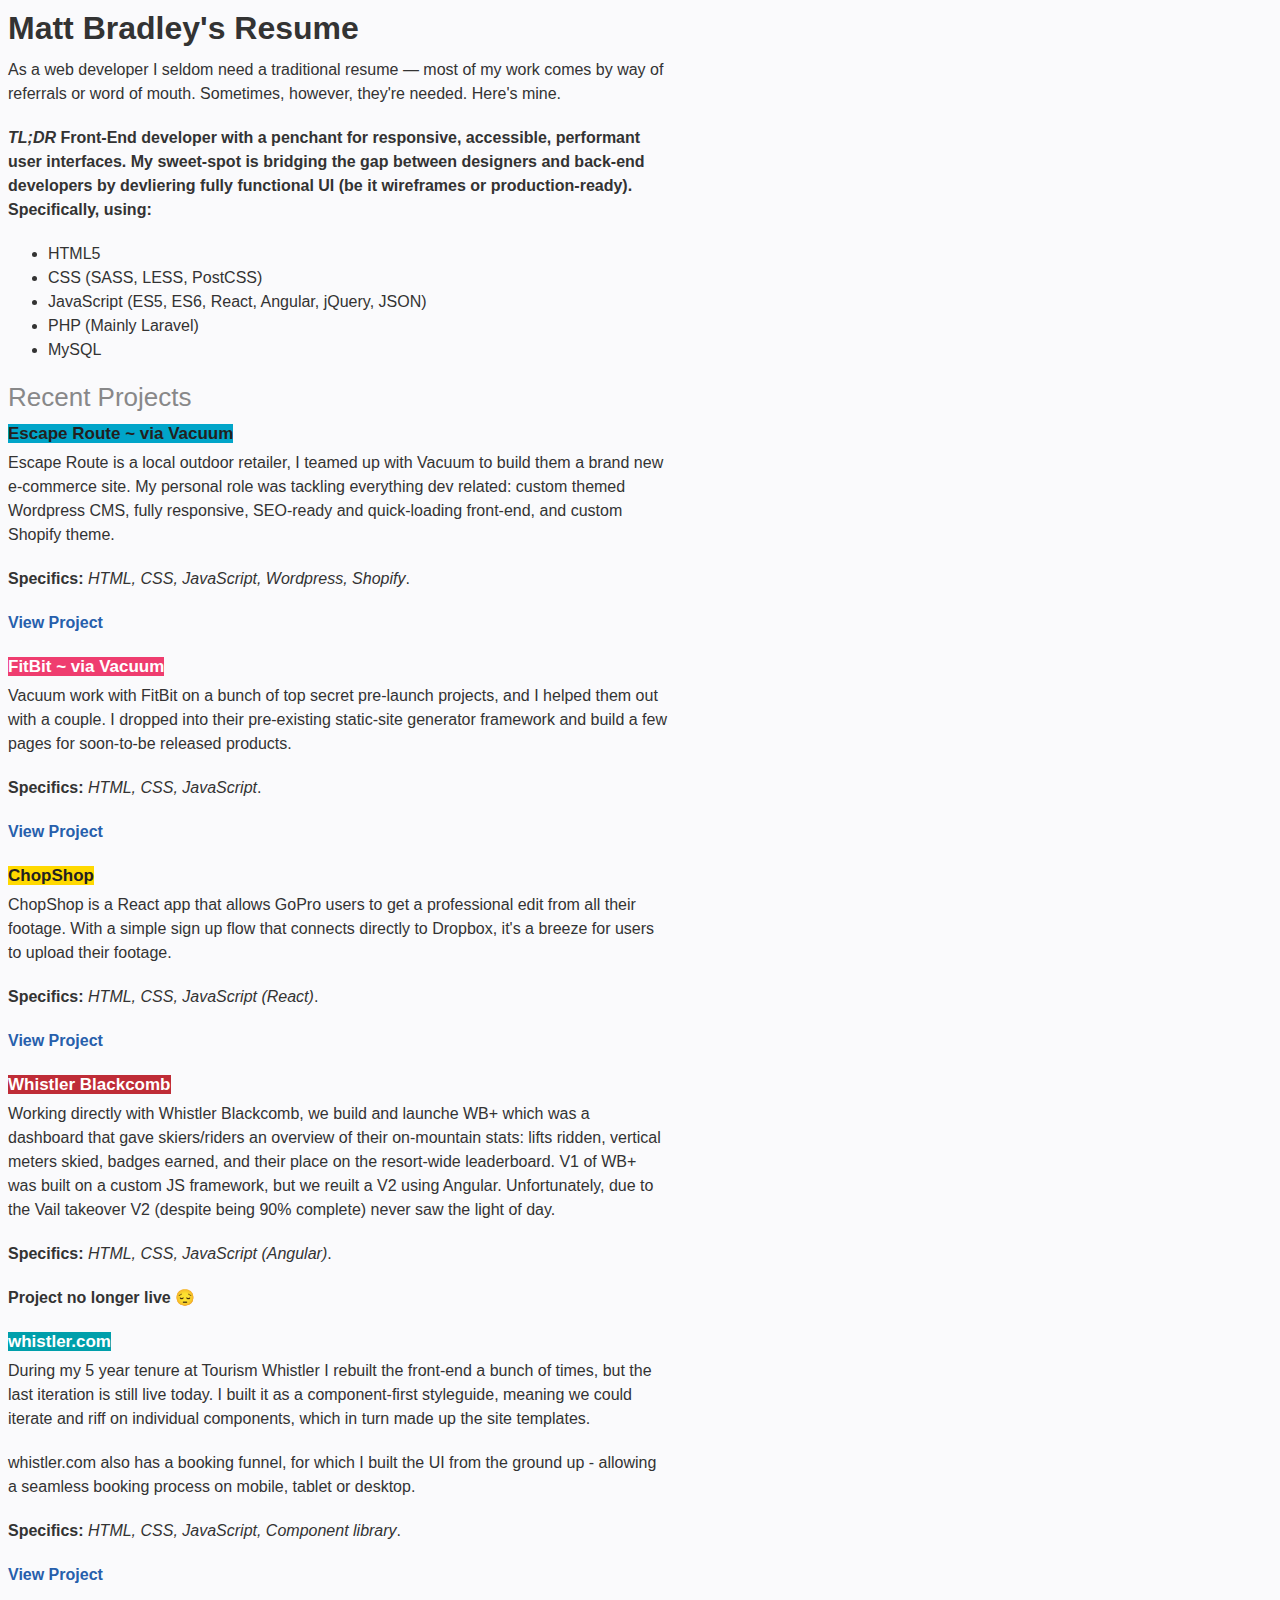
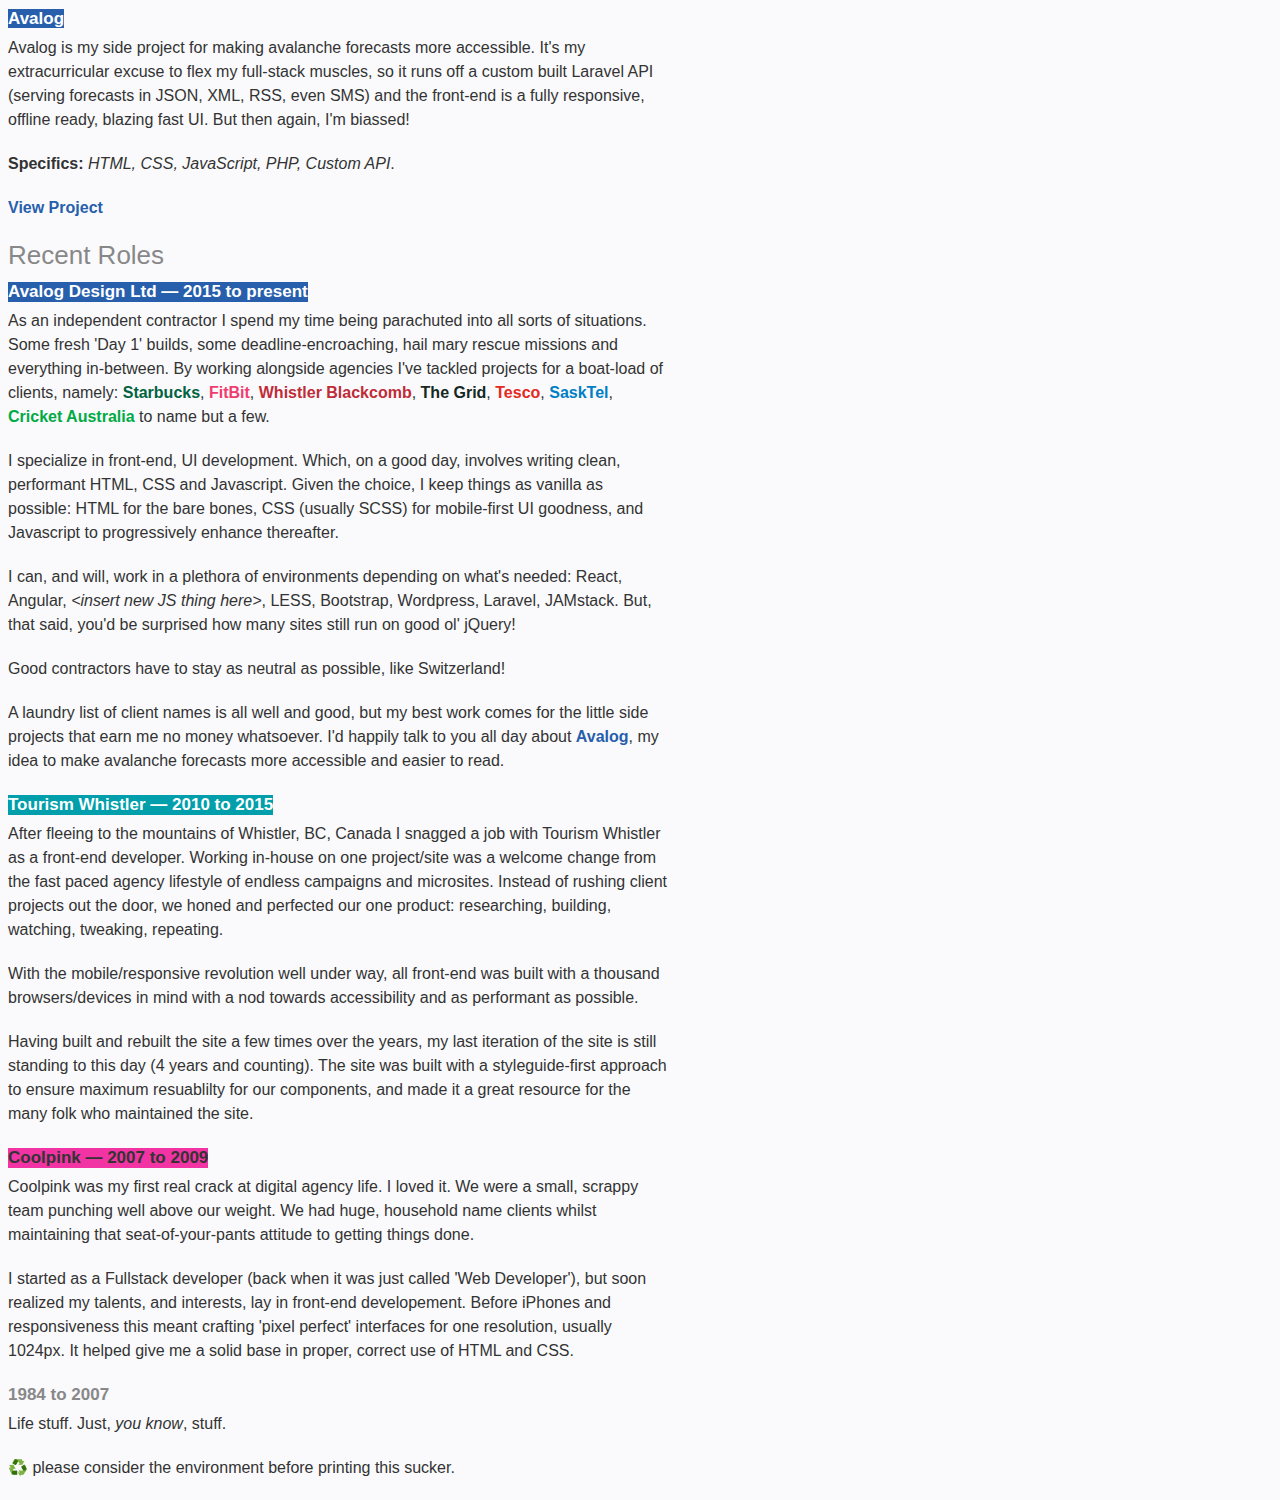
==== resume/index.html @ adf9c811 "type tweak" ====
<!DOCTYPE html>
<html lang="en">
<head>

  <title>Matt Bradley's Resume</title>

  <meta charset="utf-8">
  <link rel="author" href="/humans.txt" />

  <style>*,:after,:before{-webkit-box-sizing:border-box;box-sizing:border-box}html{font-size:62.5%;font-weight:300;text-rendering:optimizeLegibility}body{font-size:16px;font-size:1.6rem;line-height:1.5;-webkit-text-size-adjust:100%;-moz-text-size-adjust:100%;-ms-text-size-adjust:100%;text-size-adjust:100%;color:#333;background-color:#fafafc}body,h1,h2,h3,h4,h5,h6{font-family:-apple-system,BlinkMacSystemFont,Segoe UI,Helvetica,Arial,sans-serif}h1,h2,h3,h4,h5,h6{margin:0;line-height:1.25;font-weight:700}.h1,h1{margin-bottom:.3125em;font-size:32px;font-size:3.2rem;line-height:1.25}.h2,h2{font-weight:500;margin-bottom:.38461539em;font-size:26px;font-size:2.6rem;line-height:1.15384615}.h3,h3{display: inline-block;margin-bottom:.45454546em;font-size:17px;font-size:1.7rem;line-height:1.13636364}h3 a {color: inherit;}p{margin:0 0 2rem;font-weight:300;line-height:1.5;font-size:16px;font-size:1.6rem}a{color:#275fac;font-weight:bold;text-decoration:none;}a:visited,a:hover,a:focus,a:active{text-decoration:underline;}b,strong{font-weight:700}.page{width:100%;max-width:66rem;}.color--pink{background-color:#f133a3;}.color--tw{color: #fff;background-color: #009fab;}.color--avalog{color:#ffffff;background-color:#275fac;}.color--grey{color:#888889;}.color--wb-alt{color: #fff;background-color:#bf2c37;}.color--wb{color:#bf2c37;}.color--starbucks{color:#006341;}.color--tesco{color:#e52922;}.color--sasktel{color:#007fc4;}.color--ca{color:#00aa44;}.color--fitbit-alt{background-color:#ef3d6f;color: #fff;}.color--fitbit{color:#ef3d6f;}.color--grid{color:#152823;}@page { size: auto;  margin: 5mm; }.color--chopshop{background-color: #ffd900;color: #231F20;}.color--escape{color: #231F20; background-color: #01a5c9;}.element--inline{display:inline-block;}</style>

  <meta http-equiv="X-UA-Compatible" content="IE=edge" />
  <meta name="viewport" content="width=device-width, initial-scale=1.0" />
  <meta name="apple-mobile-web-app-capable" content="yes" />

  <meta name="description" content="Matt Bradley's Resume">
  <link rel="canonical" href="https://mattmade.co.uk/resume"/>

  <!-- Fathom - simple website analytics - https://github.com/usefathom/fathom -->
  <script>
  if( location.hostname === "mattmade.co.uk" ) {
    (function(f, a, t, h, o, m){
    	a[h]=a[h]||function(){
    		(a[h].q=a[h].q||[]).push(arguments)
    	};
    	o=f.createElement('script'),
    	m=f.getElementsByTagName('script')[0];
    	o.async=1; o.src=t; o.id='fathom-script';
    	m.parentNode.insertBefore(o,m)
    })(document, window, '//avalog.usesfathom.com/tracker.js', 'fathom');
    fathom('set', 'siteId', 'GGSFM');
    fathom('trackPageview');
  }
  </script>
  <!-- / Fathom -->

</head>

<body>

<main class="page page--resume">

  <header>
    <h1>Matt Bradley's Resume</h1>
    <p>As a web developer I seldom need a traditional resume &mdash; most of my work comes by way of
      referrals or word of mouth. Sometimes, however, they're needed. Here's mine.</p>

    <p><strong><em>TL;DR</em> Front-End developer with a penchant for responsive, accessible, performant user interfaces.
      My sweet-spot is bridging the gap between designers and back-end developers by devliering fully functional UI (be it wireframes or production-ready).
      Specifically, using:</strong>
      <ul>
        <li>HTML5</li>
        <li>CSS (SASS, LESS, PostCSS)</li>
        <li>JavaScript (ES5, ES6, React, Angular, jQuery, JSON)</li>
        <li>PHP (Mainly Laravel)</li>
        <li>MySQL</li>
      </ul>
    </p>
  </header>

  <article>

    <h2 class="color--grey">Recent Projects</h2>

    <section>
      <h3 class="color--escape">Escape Route ~ via <a href="https:/vacuumsucks.com">Vacuum</a></h3>
      <p>Escape Route is a local outdoor retailer, I teamed up with Vacuum to build them a brand
      new e-commerce site. My personal role was tackling everything dev related: custom themed Wordpress CMS,
    fully responsive, SEO-ready and quick-loading front-end, and custom Shopify theme.</p>
      <p><strong>Specifics:</strong> <em>HTML, CSS, JavaScript, Wordpress, Shopify</em>.</p>
      <p><a href="https://www.escaperoute.ca/">View Project</a></p>
    </section>

    <section>
      <h3 class="color--fitbit-alt">FitBit ~ via <a href="https:/vacuumsucks.com">Vacuum</a></h3>
      <p>Vacuum work with FitBit on a bunch of top secret pre-launch projects, and I helped them out with a couple.
      I dropped into their pre-existing static-site generator framework and build a few pages for soon-to-be released products.</p>

      <p><strong>Specifics:</strong> <em>HTML, CSS, JavaScript</em>.</p>
      <p><a href="https://www.fitbit.com">View Project</a></p>
    </section>

    <section>
      <h3 class="color--chopshop">ChopShop</h3>
      <p>ChopShop is a React app that allows GoPro users to get a professional edit from all their footage. With a simple
      sign up flow that connects directly to Dropbox, it's a breeze for users to upload their footage.</p>
      <p><strong>Specifics:</strong> <em>HTML, CSS, JavaScript (React)</em>.</p>
      <p><a href="https://chopshop.co">View Project</a></p>
    </section>

    <section>
      <h3 class="color--wb-alt">Whistler Blackcomb</h3>
      <p>Working directly with Whistler Blackcomb, we build and launche WB+ which was a dashboard that
      gave skiers/riders an overview of their on-mountain stats: lifts ridden, vertical meters skied, badges earned,
    and their place on the resort-wide leaderboard. V1 of WB+ was built on a custom JS framework, but we reuilt a V2 using
  Angular. Unfortunately, due to the Vail takeover V2 (despite being 90% complete) never saw the light of day.</p>

      <p><strong>Specifics:</strong> <em>HTML, CSS, JavaScript (Angular)</em>.</p>
      <p><strong>Project no longer live 😔</strong></p>
    </section>

    <section>
      <h3 class="color--tw">whistler.com</h3>
      <p>During my 5 year tenure at Tourism Whistler I rebuilt the front-end a bunch of times, but the last iteration
      is still live today. I built it as a component-first styleguide, meaning we could iterate and riff on individual
    components, which in turn made up the site templates.</p>
      <p>whistler.com also has a booking funnel, for which I built the UI from the ground up - allowing a seamless booking process on mobile, tablet or desktop.</p>
      <p><strong>Specifics:</strong> <em>HTML, CSS, JavaScript, Component library</em>.</p>
      <p><a href="https://www.whistler.com/styleguide">View Project</a></p>
    </section>

    <section>
      <h3 class="color--avalog">Avalog</h3>
      <p>Avalog is my side project for making avalanche forecasts more accessible. It's my extracurricular excuse to flex
        my full-stack muscles, so it runs off a custom built Laravel API (serving forecasts in JSON, XML, RSS, even SMS) and
        the front-end is a fully responsive, offline ready, blazing fast UI. But then again, I'm biassed!
      </p>
      <p><strong>Specifics:</strong> <em>HTML, CSS, JavaScript, PHP, Custom API</em>.</p>

      <p><a href="https://avalog.co">View Project</a></p>
    </section>

    <section>
      <h2 class="color--grey">Recent Roles</h2>
      <h3 class="color--avalog">Avalog Design Ltd &mdash; 2015 to present</h3>
      <p>As an independent contractor I spend my time being parachuted into all sorts
      of situations. Some fresh 'Day 1' builds, some deadline-encroaching, hail mary rescue missions
    and everything in-between. By working alongside agencies I've tackled projects for a
  boat-load of clients, namely: <b class="color--starbucks">Starbucks</b>, <b class="color--fitbit">FitBit</b>, <b class="color--wb">Whistler Blackcomb</b>,
<b class="color--grid">The Grid</b>, <b class="color--tesco">Tesco</b>, <b class="color--sasktel">SaskTel</b>, <b class="color--ca">Cricket Australia</b>
to name but a few.</p>

    <p>I specialize in front-end, UI development. Which, on a good day, involves writing clean, performant HTML, CSS and Javascript.
    Given the choice, I keep things as vanilla as possible: HTML for the bare bones, CSS (usually SCSS) for mobile-first UI goodness,
    and Javascript to progressively enhance thereafter.</p>

    <p>I can, and will, work in a plethora of environments depending on what's needed: React, Angular, <em>&lt;insert new JS thing here&gt;</em>, LESS, Bootstrap, Wordpress, Laravel, JAMstack.
    But, that said, you'd be surprised how many sites still run on good ol' jQuery!</p>

    <p>Good contractors have to stay as neutral as possible, like Switzerland!</p>

    <p>A laundry list of client names is all well and good, but my best work comes for the little side projects
    that earn me no money whatsoever. I'd happily talk to you all day about <a href="https://avalog.co">Avalog</a>, my idea to make avalanche
  forecasts more accessible and easier to read.</p>

    </section>

    <section>
      <h3 class="color--tw">Tourism Whistler &mdash; 2010 to 2015</h3>
      <p>After fleeing to the mountains of Whistler, BC, Canada I snagged a job
      with Tourism Whistler as a front-end developer. Working in-house on one
    project/site was a welcome change from the fast paced agency lifestyle of endless campaigns and microsites.
    Instead of rushing client projects out the door, we honed and perfected our one product:
  researching, building, watching, tweaking, repeating.</p>

      <p>With the mobile/responsive revolution well under way, all front-end was built with
      a thousand browsers/devices in mind with a nod towards accessibility and as performant
      as possible.</p>

      <p>Having built and rebuilt the site a few times over the years, my last iteration of the site is still
        standing to this day (4 years and counting). The site was built with a
      styleguide-first approach to ensure maximum resuablilty for our components, and made it a great resource for
      the many folk who maintained the site.</p>
    </section>

    <section>
      <h3 class="color--pink">Coolpink &mdash; 2007 to 2009</h3>
      <p>Coolpink was my first real crack at digital agency life. I loved it. We were a small,
      scrappy team punching well above our weight. We had huge, household name clients
      whilst maintaining that seat-of-your-pants attitude to getting things done.</p>

      <p>I started as a Fullstack developer (back when it was just called 'Web Developer'),
      but soon realized my talents, and interests, lay in front-end developement. Before iPhones and
    responsiveness this meant crafting 'pixel perfect' interfaces for one resolution, usually 1024px.
    It helped give me a solid base in proper, correct use of HTML and CSS.</p>
    </section>

    <section>
      <h3 class="color--grey">1984 to 2007</h3>
      <p>Life stuff. Just, <em>you know</em>, stuff.</p>
    </section>

  </article>

</main>

<footer>
  <p>♻️ please consider the environment before printing this sucker.</p>
</footer>

</body>
</html>
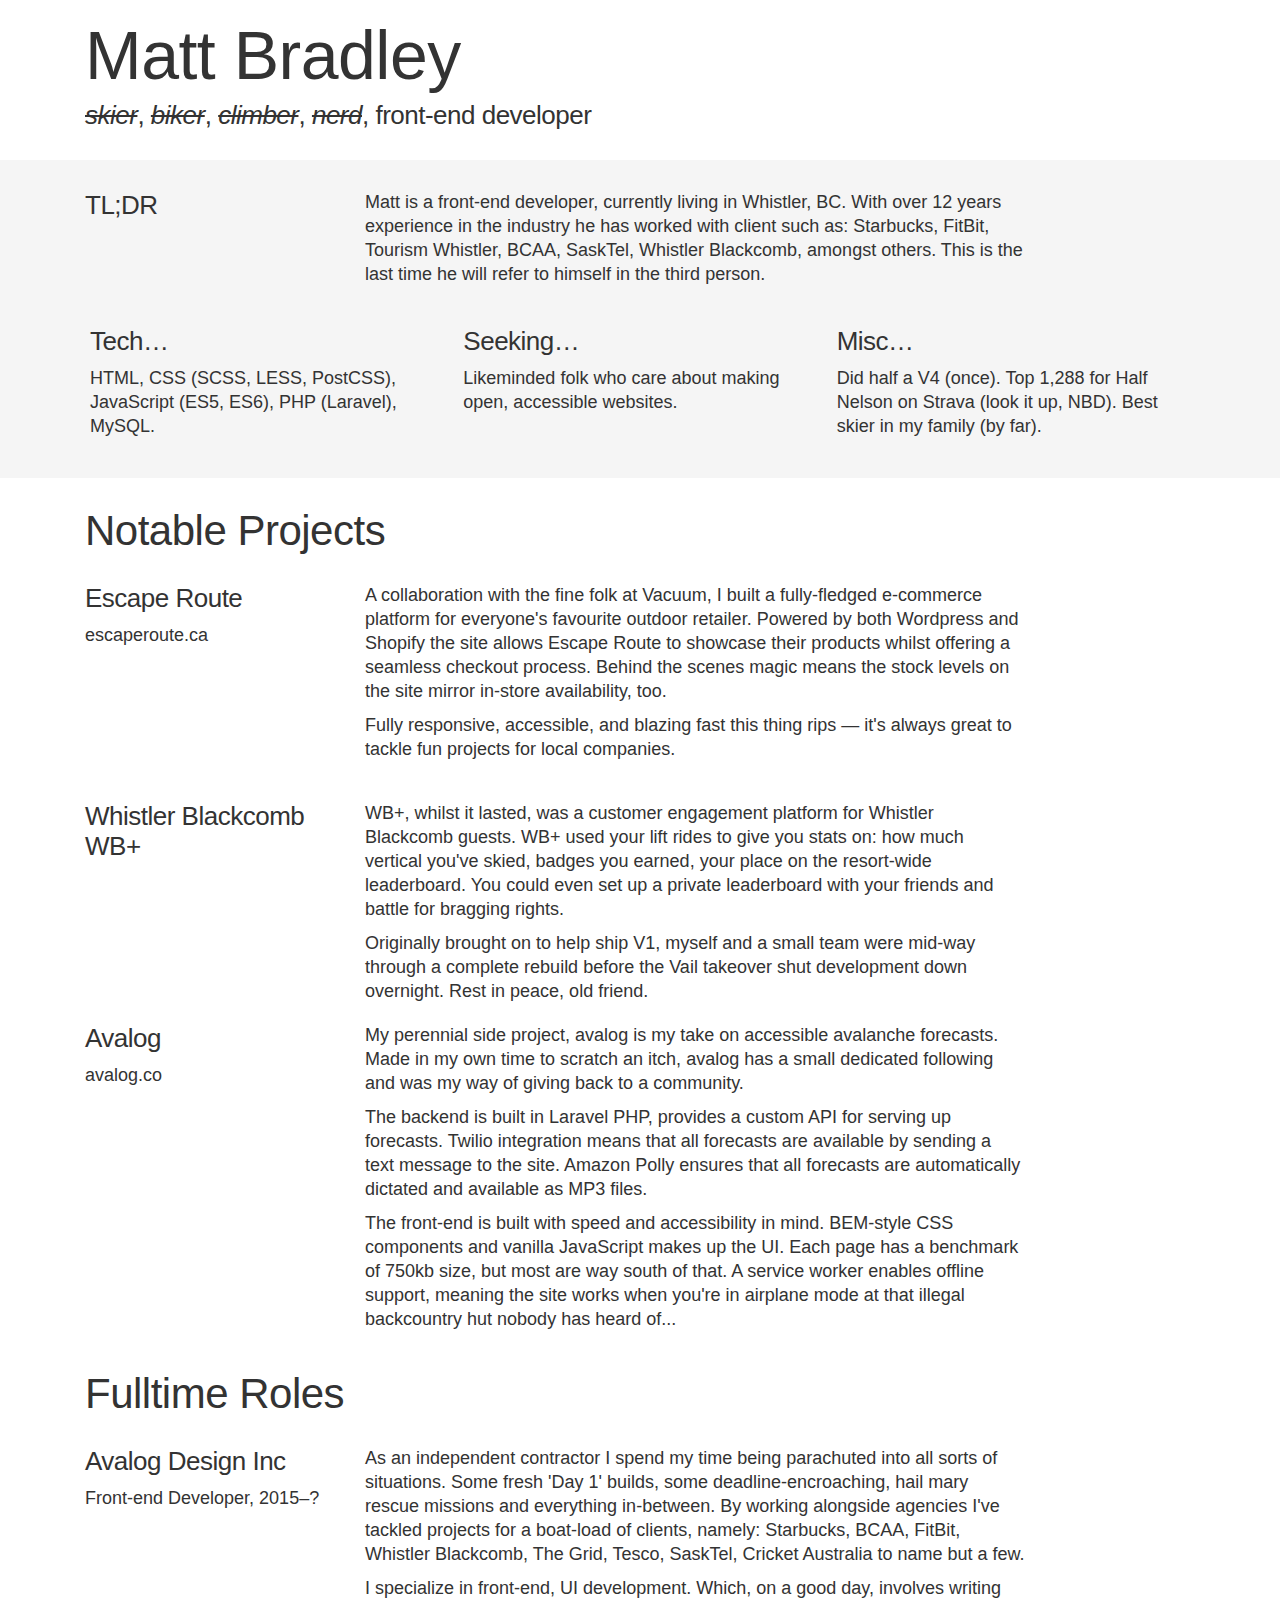
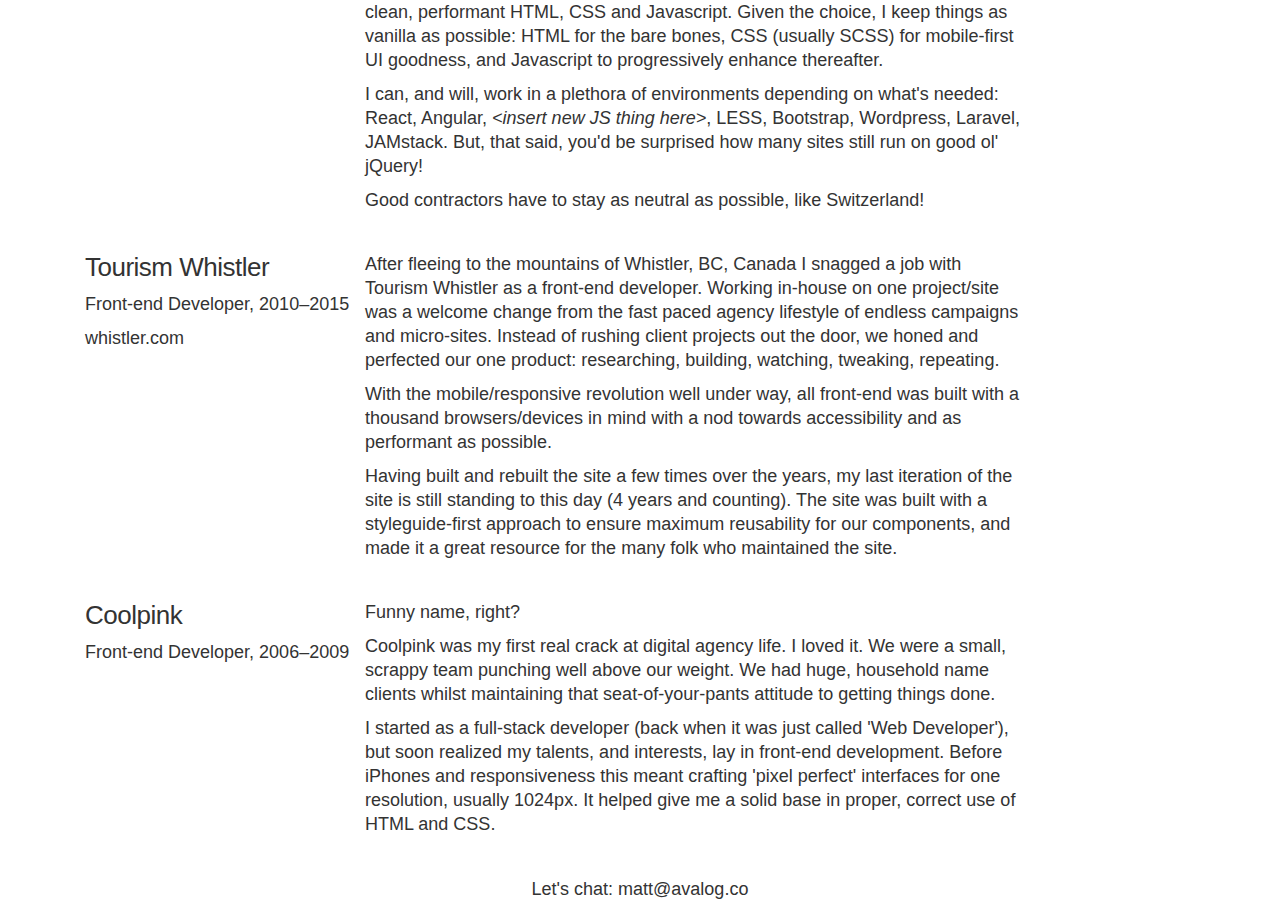
==== commit 89a344a8: "re-enable fathom" ====
--- a/resume/index.html
+++ b/resume/index.html
@@ -7,14 +7,14 @@
   <meta charset="utf-8">
   <link rel="author" href="/humans.txt" />
 
-  <style>*,:after,:before{-webkit-box-sizing:border-box;box-sizing:border-box}html{font-size:62.5%;font-weight:300;text-rendering:optimizeLegibility}body{font-size:16px;font-size:1.6rem;line-height:1.5;-webkit-text-size-adjust:100%;-moz-text-size-adjust:100%;-ms-text-size-adjust:100%;text-size-adjust:100%;color:#333;background-color:#fafafc}body,h1,h2,h3,h4,h5,h6{font-family:-apple-system,BlinkMacSystemFont,Segoe UI,Helvetica,Arial,sans-serif}h1,h2,h3,h4,h5,h6{margin:0;line-height:1.25;font-weight:700}.h1,h1{margin-bottom:.3125em;font-size:32px;font-size:3.2rem;line-height:1.25}.h2,h2{font-weight:500;margin-bottom:.38461539em;font-size:26px;font-size:2.6rem;line-height:1.15384615}.h3,h3{display: inline-block;margin-bottom:.45454546em;font-size:17px;font-size:1.7rem;line-height:1.13636364}h3 a {color: inherit;}p{margin:0 0 2rem;font-weight:300;line-height:1.5;font-size:16px;font-size:1.6rem}a{color:#275fac;font-weight:bold;text-decoration:none;}a:visited,a:hover,a:focus,a:active{text-decoration:underline;}b,strong{font-weight:700}.page{width:100%;max-width:66rem;}.color--pink{background-color:#f133a3;}.color--tw{color: #fff;background-color: #009fab;}.color--avalog{color:#ffffff;background-color:#275fac;}.color--grey{color:#888889;}.color--wb-alt{color: #fff;background-color:#bf2c37;}.color--wb{color:#bf2c37;}.color--starbucks{color:#006341;}.color--tesco{color:#e52922;}.color--sasktel{color:#007fc4;}.color--ca{color:#00aa44;}.color--fitbit-alt{background-color:#ef3d6f;color: #fff;}.color--fitbit{color:#ef3d6f;}.color--grid{color:#152823;}@page { size: auto;  margin: 5mm; }.color--chopshop{background-color: #ffd900;color: #231F20;}.color--escape{color: #231F20; background-color: #01a5c9;}.element--inline{display:inline-block;}</style>
+  <style>*,:after,:before,html{-webkit-box-sizing:border-box;box-sizing:border-box}html{height:100%}body{min-height:100%}a,abbr,acronym,address,applet,article,aside,audio,b,big,blockquote,body,canvas,caption,center,cite,code,dd,del,details,dfn,div,dl,dt,em,embed,fieldset,figcaption,figure,footer,form,h1,h2,h3,h4,h5,h6,header,hgroup,html,i,iframe,img,ins,kbd,label,legend,li,mark,menu,nav,object,ol,output,p,pre,q,ruby,s,samp,section,small,span,strike,strong,sub,summary,sup,table,tbody,td,tfoot,th,thead,time,tr,tt,u,ul,var,video{margin:0;padding:0;border:0;font-size:100%;font-size:inherit;color:inherit;vertical-align:baseline}article,aside,details,figcaption,figure,footer,header,hgroup,menu,nav,section{display:block}ol,ul{list-style:none}blockquote,q{quotes:none}blockquote:after,blockquote:before,q:after,q:before{content:"";content:none}table{border-collapse:collapse;border-spacing:0}a{text-decoration:none}.mb-0{margin-bottom:0!important}.forecast__ratings,.label--block,.mb-1{margin-bottom:1rem!important}.form__field,.mb-2{margin-bottom:2rem!important}.mb-3{margin-bottom:3rem!important}.mb-4{margin-bottom:4rem!important}.mb-10{margin-bottom:10rem!important}.mr-auto{margin-right:auto!important}.mr-0{margin-right:0!important}.btn__icon,.mr-1{margin-right:1rem!important}.mr-2{margin-right:2rem!important}.ml-1{margin-left:1rem!important}.ml-auto{margin-left:auto!important}.mt-1{margin-top:1rem!important}.mt-3{margin-top:3rem!important}.mt-auto{margin-top:auto!important}.p-1{padding:1rem!important}.p-2{padding:2rem!important}.pt-1{padding-top:1rem!important}.pt-3{padding-top:3rem!important}.pb-1{padding-bottom:1rem!important}.pb-3{padding-bottom:3rem!important}.pt-5{padding-top:5rem!important;padding-bottom:5rem!important}.pl-0{padding-left:0!important}.pl-1{padding-left:1rem!important}.pr-0{padding-right:0!important}.text--14{font-size:14px!important;font-size:1.4rem!important}.text--16{font-size:16px!important;font-size:1.6rem!important}.text--18{font-size:18px!important;font-size:1.8rem!important}.text--uppercase{text-transform:uppercase}.forecast__highlights,.text--italic{font-style:italic}.text--white{color:var(--color-white)}.text--blue{color:#275fac}.text--error{color:var(--color-black);position:relative;display:inline;font-size:18px;font-size:1.8rem;background:-webkit-gradient(linear,left bottom,left top,color-stop(35%,var(--color-red-error)),color-stop(35%,transparent));background:linear-gradient(0deg,var(--color-red-error) 35%,transparent 0)}.text--underline{border-bottom:1px solid currentColor}.text--left{text-align:left}.text--center,.trend__day__label{text-align:center}.text--right{text-align:right}.text--30{font-size:30px!important;font-size:3rem!important}.font--interface-extra-bold{font-family:var(--font-extra-bold)!important}.font--interface-bold{font-family:var(--font-bold)!important}.font--interface{font-family:var(--font-default)!important}.element--hide{display:none!important}.element--block,.label--block{display:block}.only--small{display:inherit!important}@media only screen and (min-width:64em){.only--small{display:none!important}}.only--medium{display:none!important}@media only screen and (min-width:64em){.only--medium{display:inherit!important}}.p--capped{width:60rem;max-width:100%}.element--full{width:100%}[hidden]{display:none!important}.archive__calendar,.archive__calendar tbody,.btn,.btn__icon,.calendar__day,.calendar__header,.calendar__label,.calendar__row,.card__content,.card__top,.flex,.forecast__rating,.forecast__rating__title,.forecast__ratings,.hero,.notice,.site__header,.site__link{display:-webkit-box;display:-ms-flexbox;display:flex;max-width:100%}.f--row,.site__header{-webkit-box-orient:horizontal;-webkit-box-direction:normal;-ms-flex-flow:row wrap;flex-flow:row wrap}.f--column{-webkit-box-orient:vertical;-webkit-box-direction:normal;-ms-flex-flow:column wrap;flex-flow:column wrap}.a--center,.btn,.card__top,.forecast__rating__title,.notice,.site__header{-webkit-box-align:center!important;-ms-flex-align:center!important;align-items:center!important}.a--start{-webkit-box-align:start!important;-ms-flex-align:start!important;align-items:flex-start!important}.a--end{-webkit-box-align:end;-ms-flex-align:end;align-items:flex-end}.self--end{-ms-flex-item-align:end;align-self:flex-end}.j--start{-webkit-box-pack:start!important;-ms-flex-pack:start!important;justify-content:flex-start!important}.j--center{-webkit-box-pack:center!important;-ms-flex-pack:center!important;justify-content:center!important}.j--end{-webkit-box-pack:end!important;-ms-flex-pack:end!important;justify-content:flex-end!important}.card__top,.forecast__ratings,.j--between,.region__intro,.site__header{-webkit-box-pack:justify!important;-ms-flex-pack:justify!important;justify-content:space-between!important}.j--around{-ms-flex-pack:distribute!important;justify-content:space-around!important}.f--right{margin-left:auto!important}.f--flow{-webkit-box-orient:horizontal!important;-webkit-box-direction:normal!important;-ms-flex-flow:row wrap!important;flex-flow:row wrap!important}.svg__border{fill:var(--color-black)!important}.svg__padding{fill:var(--color-white)!important}.svg__icon{fill:var(--color-black)!important}.svg__fill{fill:#c5d0de!important;-webkit-transition:all .3s ease-in-out;transition:all .3s ease-in-out}.svg__bg{fill:#b7e2e8!important}.svg__base{fill:#108dc6!important}.svg__snow{fill:var(--color-white)!important}.svg__sun{fill:#f5eb16!important}.svg__water{fill:#2b60ac!important}.fill--1{fill:#00c021!important}.fill--2{fill:#fff500!important}.fill--3{fill:#ff9c00!important}.fill--4{fill:#ff4e00!important}.fill--5{fill:#000!important}.fill--6{fill:#c5d0de!important}.fill--black{fill:var(--color-black)}.fill--white{fill:var(--color-white)}.fill--blue,.fill--blue-primary{fill:#275fac}.fill--blue-secondary{fill:#01bade}.fill--blue-tertiary{fill:#e2f7ff}.fill--error-red{fill:#e4b2ad}.fill--error-red-2{fill:#f8ebea}.fill--success-green{fill:#d4edda}.fill--success-green-2{fill:#155724}.fill--logo-1{fill:#01bade}.fill--logo-2{fill:#0c8cc6}.fill--logo-3{fill:#275fac}[data-alpine-rating] .icon__elevation--alpine{fill:attr(data-alpine-rating)}[data-rating="1"] .svg__fill{fill:#00c021!important}[data-rating="2"] .svg__fill{fill:#fff500!important}[data-rating="3"] .svg__fill{fill:#ff9c00!important}[data-rating="4"] .svg__fill{fill:#ff4e00!important}[data-rating="5"] .svg__fill{fill:#000!important}[data-rating="6"] .svg__fill{fill:#c5d0de!important}.text--1,.text--low{color:#00c021}.text--2,.text--moderate{color:#fff500}.text--3,.text--considerable{color:#ff9c00}.text--4,.text--high{color:#ff4e00}.text--5,.text--extreme{color:#000}.text--6,.text--below-threshold{color:#00c021}.bg--1,.bg--1:before,.bg--low{background-color:#00c021!important}.bg--2,.bg--2:before,.bg--moderate{background-color:#fff500!important}.bg--3,.bg--3:before,.bg--considerable{background-color:#ff9c00!important}.bg--4,.bg--4:before,.bg--high{background-color:#ff4e00!important}.bg--5,.bg--5:before,.bg--extreme{background-color:#000!important}.bg--6,.bg--6:before,.bg--below-threshold{background-color:#c5d0de!important}.bg--white{background-color:var(--color-white)}.bg--blue-light{background-color:#f6f8fb}.bg--blue-alt{background-color:#f1f5fd}.bg--grey{background-color:var(--color-grey)}.bg--likelihood{background-color:var(--color-progress-likelihood)}.bg--size{background-color:var(--color-progress-size)}.page--js .hide--js{display:none}@font-face{font-family:Interface Extra Bold;src:url("/cdn/fonts/5a21c58a3b1a450001b803e2_interface_corp_extrabold-webfont.woff2") format("woff2"),url("/cdn/fonts/5a21c58a3b1a450001b803e2_interface_corp_extrabold-webfont.woff") format("woff");font-weight:400;font-style:normal}@font-face{font-family:Interface Regular;src:url("/cdn/fonts/5a21c58a94230d0001d1049e_interface_corp_regular-webfont.woff2") format("woff2"),url("/cdn/fonts/5a21c58a94230d0001d1049e_interface_corp_regular-webfont.woff") format("woff");font-weight:400;font-style:normal}@font-face{font-family:Interface Bold;src:url("/cdn/fonts/5a21c5893b1a450001b803e1_interface_corp_bold-webfont.woff2") format("woff2"),url("/cdn/fonts/5a21c5893b1a450001b803e1_interface_corp_bold-webfont.woff") format("woff");font-weight:400;font-style:normal}:root{--color-body-copy:#333;--color-background:#fff;--color-border:#eaedf2;--color-button-border:#d9d9d9;--color-black:#2d2d2d;--color-white:#fff;--color-grey:#f5f5f5;--color-yellow-highlight:#fffdd1;--color-focus-gold:#e59700;--color-blue:#275fac;--color-red-error:#e4b2ad;--color-red-error-alt:#f8ebea;--color-green-success:#1bb934;--color-progress-bg:#f3f5f9;--color-progress-likelihood:#0c8cc6;--color-progress-size:#01bade;--border-radius:.4rem;--font-system:-apple-system,BlinkMacSystemFont,"Segoe UI",Helvetica,Arial,sans-serif,"Apple Color Emoji","Segoe UI Emoji","Segoe UI Symbol";--font-default:"Interface Regular",-apple-system,BlinkMacSystemFont,"Segoe UI",Helvetica,Arial,sans-serif,"Apple Color Emoji","Segoe UI Emoji","Segoe UI Symbol";--font-bold:"Interface Bold",-apple-system,BlinkMacSystemFont,"Segoe UI",Helvetica,Arial,sans-serif,"Apple Color Emoji","Segoe UI Emoji","Segoe UI Symbol";--font-extra-bold:"Interface Extra Bold",-apple-system,BlinkMacSystemFont,"Segoe UI",Helvetica,Arial,sans-serif,"Apple Color Emoji","Segoe UI Emoji","Segoe UI Symbol"}html{font-size:62.5%;font-weight:300;text-rendering:optimizeLegibility}body{font-family:var(--font-default);font-size:18px;font-size:1.8rem;line-height:1.5;-webkit-text-size-adjust:100%;-moz-text-size-adjust:100%;-ms-text-size-adjust:100%;text-size-adjust:100%;color:var(--color-body-copy);background-color:var(--color-background)}img{display:block;max-width:100%}.page{padding-top:2rem}@media only screen and (min-width:64em){.page{padding-top:2rem}}.site__main{padding-bottom:8rem}@media only screen and (min-width:64em){.site__main{padding-bottom:0}}::selection{background:var(--color-yellow-highlight)}::-moz-selection{background:var(--color-yellow-highlight)}figure{margin-bottom:2rem}figure img{border-radius:.8rem;height:auto!important}figcaption{margin-top:1rem;font-size:14px;font-size:1.4rem}a:focus,button:focus,input:focus,select:focus,textarea:focus{outline:2px dashed var(--color-focus-gold);outline-offset:-.4rem}hr{display:block;width:100%;height:.2rem;border:0;background-color:var(--color-border);margin:2rem 0}.h1,.h2,.h3,.h4,.h5,.h6,h1,h2,h3,h4,h5,h6{font-family:var(--font-extra-bold);font-weight:inherit;font-size:inherit;margin-bottom:1rem}.h1,h1{font-size:42px;font-size:4.2rem;line-height:4.5rem;letter-spacing:-.5px}@media only screen and (min-width:64em){.h1,h1{font-size:68px;font-size:6.8rem;line-height:7rem}}.h2,h2{font-size:26px;font-size:2.6rem;line-height:3rem;letter-spacing:-.5px}@media only screen and (min-width:64em){.h2,h2{font-size:42px;font-size:4.2rem;line-height:4.5rem}}.forecast__rating__subtitle,.h3,h3{font-size:20px;font-size:2rem;line-height:2.4rem;letter-spacing:-.5px}@media only screen and (min-width:64em){.forecast__rating__subtitle,.h3,h3{font-size:26px;font-size:2.6rem;line-height:3rem}}.h4,.h5,.h6,h4,h5,h6{line-height:2rem}.h4,.h5,.h6,h4,h5,h6,p{font-size:18px;font-size:1.8rem}p{width:66rem;max-width:100%;margin-bottom:1rem;line-height:2.4rem}b,strong{font-family:var(--font-bold);font-weight:inherit}.wrapper{width:115rem;max-width:100%}.container,.container-fluid{margin-right:auto;margin-left:auto}.container-fluid{padding-right:2rem;padding-left:2rem}.row{-webkit-box-sizing:border-box;box-sizing:border-box;display:-webkit-box;display:-ms-flexbox;display:flex;-webkit-box-flex:0;-ms-flex:0 1 auto;flex:0 1 auto;-webkit-box-direction:normal;-ms-flex-direction:row;flex-direction:row;-ms-flex-wrap:wrap;flex-wrap:wrap;margin-right:-.5rem;margin-left:-.5rem}.row,.row.reverse{-webkit-box-orient:horizontal}.row.reverse{-ms-flex-direction:row-reverse;flex-direction:row-reverse}.col.reverse,.row.reverse{-webkit-box-direction:reverse}.col.reverse{-webkit-box-orient:vertical;-ms-flex-direction:column-reverse;flex-direction:column-reverse}.col-xs,.col-xs-1,.col-xs-2,.col-xs-3,.col-xs-4,.col-xs-5,.col-xs-6,.col-xs-7,.col-xs-8,.col-xs-9,.col-xs-10,.col-xs-11,.col-xs-12,.col-xs-offset-0,.col-xs-offset-1,.col-xs-offset-2,.col-xs-offset-3,.col-xs-offset-4,.col-xs-offset-5,.col-xs-offset-6,.col-xs-offset-7,.col-xs-offset-8,.col-xs-offset-9,.col-xs-offset-10,.col-xs-offset-11,.col-xs-offset-12{-webkit-box-sizing:border-box;box-sizing:border-box;-webkit-box-flex:0;-ms-flex:0 0 auto;flex:0 0 auto;padding-right:.5rem;padding-left:.5rem}.col-xs{-webkit-box-flex:1;-ms-flex-positive:1;flex-grow:1;-ms-flex-preferred-size:0;flex-basis:0;max-width:100%}.col-xs-1{-ms-flex-preferred-size:8.33333333%;flex-basis:8.33333333%;max-width:8.33333333%}.col-xs-2{-ms-flex-preferred-size:16.66666667%;flex-basis:16.66666667%;max-width:16.66666667%}.col-xs-3{-ms-flex-preferred-size:25%;flex-basis:25%;max-width:25%}.col-xs-4{-ms-flex-preferred-size:33.33333333%;flex-basis:33.33333333%;max-width:33.33333333%}.col-xs-5{-ms-flex-preferred-size:41.66666667%;flex-basis:41.66666667%;max-width:41.66666667%}.col-xs-6{-ms-flex-preferred-size:50%;flex-basis:50%;max-width:50%}.col-xs-7{-ms-flex-preferred-size:58.33333333%;flex-basis:58.33333333%;max-width:58.33333333%}.col-xs-8{-ms-flex-preferred-size:66.66666667%;flex-basis:66.66666667%;max-width:66.66666667%}.col-xs-9{-ms-flex-preferred-size:75%;flex-basis:75%;max-width:75%}.col-xs-10{-ms-flex-preferred-size:83.33333333%;flex-basis:83.33333333%;max-width:83.33333333%}.col-xs-11{-ms-flex-preferred-size:91.66666667%;flex-basis:91.66666667%;max-width:91.66666667%}.col-xs-12{-ms-flex-preferred-size:100%;flex-basis:100%;max-width:100%}.col-xs-offset-0{margin-left:0}.col-xs-offset-1{margin-left:8.33333333%}.col-xs-offset-2{margin-left:16.66666667%}.col-xs-offset-3{margin-left:25%}.col-xs-offset-4{margin-left:33.33333333%}.col-xs-offset-5{margin-left:41.66666667%}.col-xs-offset-6{margin-left:50%}.col-xs-offset-7{margin-left:58.33333333%}.col-xs-offset-8{margin-left:66.66666667%}.col-xs-offset-9{margin-left:75%}.col-xs-offset-10{margin-left:83.33333333%}.col-xs-offset-11{margin-left:91.66666667%}.start-xs{-webkit-box-pack:start;-ms-flex-pack:start;justify-content:flex-start;text-align:start}.center-xs{-webkit-box-pack:center;-ms-flex-pack:center;justify-content:center;text-align:center}.end-xs{-webkit-box-pack:end;-ms-flex-pack:end;justify-content:flex-end;text-align:end}.top-xs{-webkit-box-align:start;-ms-flex-align:start;align-items:flex-start}.middle-xs{-webkit-box-align:center;-ms-flex-align:center;align-items:center}.bottom-xs{-webkit-box-align:end;-ms-flex-align:end;align-items:flex-end}.around-xs{-ms-flex-pack:distribute;justify-content:space-around}.between-xs{-webkit-box-pack:justify;-ms-flex-pack:justify;justify-content:space-between}.first-xs{-webkit-box-ordinal-group:0;-ms-flex-order:-1;order:-1}.last-xs{-webkit-box-ordinal-group:2;-ms-flex-order:1;order:1}@media only screen and (min-width:48em){.container{width:49rem}.col-sm,.col-sm-1,.col-sm-2,.col-sm-3,.col-sm-4,.col-sm-5,.col-sm-6,.col-sm-7,.col-sm-8,.col-sm-9,.col-sm-10,.col-sm-11,.col-sm-12,.col-sm-offset-0,.col-sm-offset-1,.col-sm-offset-2,.col-sm-offset-3,.col-sm-offset-4,.col-sm-offset-5,.col-sm-offset-6,.col-sm-offset-7,.col-sm-offset-8,.col-sm-offset-9,.col-sm-offset-10,.col-sm-offset-11,.col-sm-offset-12{-webkit-box-sizing:border-box;box-sizing:border-box;-webkit-box-flex:0;-ms-flex:0 0 auto;flex:0 0 auto;padding-right:.5rem;padding-left:.5rem}.col-sm{-webkit-box-flex:1;-ms-flex-positive:1;flex-grow:1;-ms-flex-preferred-size:0;flex-basis:0;max-width:100%}.col-sm-1{-ms-flex-preferred-size:8.33333333%;flex-basis:8.33333333%;max-width:8.33333333%}.col-sm-2{-ms-flex-preferred-size:16.66666667%;flex-basis:16.66666667%;max-width:16.66666667%}.col-sm-3{-ms-flex-preferred-size:25%;flex-basis:25%;max-width:25%}.col-sm-4{-ms-flex-preferred-size:33.33333333%;flex-basis:33.33333333%;max-width:33.33333333%}.col-sm-5{-ms-flex-preferred-size:41.66666667%;flex-basis:41.66666667%;max-width:41.66666667%}.col-sm-6{-ms-flex-preferred-size:50%;flex-basis:50%;max-width:50%}.col-sm-7{-ms-flex-preferred-size:58.33333333%;flex-basis:58.33333333%;max-width:58.33333333%}.col-sm-8{-ms-flex-preferred-size:66.66666667%;flex-basis:66.66666667%;max-width:66.66666667%}.col-sm-9{-ms-flex-preferred-size:75%;flex-basis:75%;max-width:75%}.col-sm-10{-ms-flex-preferred-size:83.33333333%;flex-basis:83.33333333%;max-width:83.33333333%}.col-sm-11{-ms-flex-preferred-size:91.66666667%;flex-basis:91.66666667%;max-width:91.66666667%}.col-sm-12{-ms-flex-preferred-size:100%;flex-basis:100%;max-width:100%}.col-sm-offset-0{margin-left:0}.col-sm-offset-1{margin-left:8.33333333%}.col-sm-offset-2{margin-left:16.66666667%}.col-sm-offset-3{margin-left:25%}.col-sm-offset-4{margin-left:33.33333333%}.col-sm-offset-5{margin-left:41.66666667%}.col-sm-offset-6{margin-left:50%}.col-sm-offset-7{margin-left:58.33333333%}.col-sm-offset-8{margin-left:66.66666667%}.col-sm-offset-9{margin-left:75%}.col-sm-offset-10{margin-left:83.33333333%}.col-sm-offset-11{margin-left:91.66666667%}.start-sm{-webkit-box-pack:start;-ms-flex-pack:start;justify-content:flex-start;text-align:start}.center-sm{-webkit-box-pack:center;-ms-flex-pack:center;justify-content:center;text-align:center}.end-sm{-webkit-box-pack:end;-ms-flex-pack:end;justify-content:flex-end;text-align:end}.top-sm{-webkit-box-align:start;-ms-flex-align:start;align-items:flex-start}.middle-sm{-webkit-box-align:center;-ms-flex-align:center;align-items:center}.bottom-sm{-webkit-box-align:end;-ms-flex-align:end;align-items:flex-end}.around-sm{-ms-flex-pack:distribute;justify-content:space-around}.between-sm{-webkit-box-pack:justify;-ms-flex-pack:justify;justify-content:space-between}.first-sm{-webkit-box-ordinal-group:0;-ms-flex-order:-1;order:-1}.last-sm{-webkit-box-ordinal-group:2;-ms-flex-order:1;order:1}}@media only screen and (min-width:64em){.container{width:65rem}.col-md,.col-md-1,.col-md-2,.col-md-3,.col-md-4,.col-md-5,.col-md-6,.col-md-7,.col-md-8,.col-md-9,.col-md-10,.col-md-11,.col-md-12,.col-md-offset-0,.col-md-offset-1,.col-md-offset-2,.col-md-offset-3,.col-md-offset-4,.col-md-offset-5,.col-md-offset-6,.col-md-offset-7,.col-md-offset-8,.col-md-offset-9,.col-md-offset-10,.col-md-offset-11,.col-md-offset-12{-webkit-box-sizing:border-box;box-sizing:border-box;-webkit-box-flex:0;-ms-flex:0 0 auto;flex:0 0 auto;padding-right:.5rem;padding-left:.5rem}.col-md{-webkit-box-flex:1;-ms-flex-positive:1;flex-grow:1;-ms-flex-preferred-size:0;flex-basis:0;max-width:100%}.col-md-1{-ms-flex-preferred-size:8.33333333%;flex-basis:8.33333333%;max-width:8.33333333%}.col-md-2{-ms-flex-preferred-size:16.66666667%;flex-basis:16.66666667%;max-width:16.66666667%}.col-md-3{-ms-flex-preferred-size:25%;flex-basis:25%;max-width:25%}.col-md-4{-ms-flex-preferred-size:33.33333333%;flex-basis:33.33333333%;max-width:33.33333333%}.col-md-5{-ms-flex-preferred-size:41.66666667%;flex-basis:41.66666667%;max-width:41.66666667%}.col-md-6{-ms-flex-preferred-size:50%;flex-basis:50%;max-width:50%}.col-md-7{-ms-flex-preferred-size:58.33333333%;flex-basis:58.33333333%;max-width:58.33333333%}.col-md-8{-ms-flex-preferred-size:66.66666667%;flex-basis:66.66666667%;max-width:66.66666667%}.col-md-9{-ms-flex-preferred-size:75%;flex-basis:75%;max-width:75%}.col-md-10{-ms-flex-preferred-size:83.33333333%;flex-basis:83.33333333%;max-width:83.33333333%}.col-md-11{-ms-flex-preferred-size:91.66666667%;flex-basis:91.66666667%;max-width:91.66666667%}.col-md-12{-ms-flex-preferred-size:100%;flex-basis:100%;max-width:100%}.col-md-offset-0{margin-left:0}.col-md-offset-1{margin-left:8.33333333%}.col-md-offset-2{margin-left:16.66666667%}.col-md-offset-3{margin-left:25%}.col-md-offset-4{margin-left:33.33333333%}.col-md-offset-5{margin-left:41.66666667%}.col-md-offset-6{margin-left:50%}.col-md-offset-7{margin-left:58.33333333%}.col-md-offset-8{margin-left:66.66666667%}.col-md-offset-9{margin-left:75%}.col-md-offset-10{margin-left:83.33333333%}.col-md-offset-11{margin-left:91.66666667%}.start-md{-webkit-box-pack:start;-ms-flex-pack:start;justify-content:flex-start;text-align:start}.center-md{-webkit-box-pack:center;-ms-flex-pack:center;justify-content:center;text-align:center}.end-md{-webkit-box-pack:end;-ms-flex-pack:end;justify-content:flex-end;text-align:end}.top-md{-webkit-box-align:start;-ms-flex-align:start;align-items:flex-start}.middle-md{-webkit-box-align:center;-ms-flex-align:center;align-items:center}.bottom-md{-webkit-box-align:end;-ms-flex-align:end;align-items:flex-end}.around-md{-ms-flex-pack:distribute;justify-content:space-around}.between-md{-webkit-box-pack:justify;-ms-flex-pack:justify;justify-content:space-between}.first-md{-webkit-box-ordinal-group:0;-ms-flex-order:-1;order:-1}.last-md{-webkit-box-ordinal-group:2;-ms-flex-order:1;order:1}}@media only screen and (min-width:75em){.container{width:76rem}.col-lg,.col-lg-1,.col-lg-2,.col-lg-3,.col-lg-4,.col-lg-5,.col-lg-6,.col-lg-7,.col-lg-8,.col-lg-9,.col-lg-10,.col-lg-11,.col-lg-12,.col-lg-offset-0,.col-lg-offset-1,.col-lg-offset-2,.col-lg-offset-3,.col-lg-offset-4,.col-lg-offset-5,.col-lg-offset-6,.col-lg-offset-7,.col-lg-offset-8,.col-lg-offset-9,.col-lg-offset-10,.col-lg-offset-11,.col-lg-offset-12{-webkit-box-sizing:border-box;box-sizing:border-box;-webkit-box-flex:0;-ms-flex:0 0 auto;flex:0 0 auto;padding-right:.5rem;padding-left:.5rem}.col-lg{-webkit-box-flex:1;-ms-flex-positive:1;flex-grow:1;-ms-flex-preferred-size:0;flex-basis:0;max-width:100%}.col-lg-1{-ms-flex-preferred-size:8.33333333%;flex-basis:8.33333333%;max-width:8.33333333%}.col-lg-2{-ms-flex-preferred-size:16.66666667%;flex-basis:16.66666667%;max-width:16.66666667%}.col-lg-3{-ms-flex-preferred-size:25%;flex-basis:25%;max-width:25%}.col-lg-4{-ms-flex-preferred-size:33.33333333%;flex-basis:33.33333333%;max-width:33.33333333%}.col-lg-5{-ms-flex-preferred-size:41.66666667%;flex-basis:41.66666667%;max-width:41.66666667%}.col-lg-6{-ms-flex-preferred-size:50%;flex-basis:50%;max-width:50%}.col-lg-7{-ms-flex-preferred-size:58.33333333%;flex-basis:58.33333333%;max-width:58.33333333%}.col-lg-8{-ms-flex-preferred-size:66.66666667%;flex-basis:66.66666667%;max-width:66.66666667%}.col-lg-9{-ms-flex-preferred-size:75%;flex-basis:75%;max-width:75%}.col-lg-10{-ms-flex-preferred-size:83.33333333%;flex-basis:83.33333333%;max-width:83.33333333%}.col-lg-11{-ms-flex-preferred-size:91.66666667%;flex-basis:91.66666667%;max-width:91.66666667%}.col-lg-12{-ms-flex-preferred-size:100%;flex-basis:100%;max-width:100%}.col-lg-offset-0{margin-left:0}.col-lg-offset-1{margin-left:8.33333333%}.col-lg-offset-2{margin-left:16.66666667%}.col-lg-offset-3{margin-left:25%}.col-lg-offset-4{margin-left:33.33333333%}.col-lg-offset-5{margin-left:41.66666667%}.col-lg-offset-6{margin-left:50%}.col-lg-offset-7{margin-left:58.33333333%}.col-lg-offset-8{margin-left:66.66666667%}.col-lg-offset-9{margin-left:75%}.col-lg-offset-10{margin-left:83.33333333%}.col-lg-offset-11{margin-left:91.66666667%}.start-lg{-webkit-box-pack:start;-ms-flex-pack:start;justify-content:flex-start;text-align:start}.center-lg{-webkit-box-pack:center;-ms-flex-pack:center;justify-content:center;text-align:center}.end-lg{-webkit-box-pack:end;-ms-flex-pack:end;justify-content:flex-end;text-align:end}.top-lg{-webkit-box-align:start;-ms-flex-align:start;align-items:flex-start}.middle-lg{-webkit-box-align:center;-ms-flex-align:center;align-items:center}.bottom-lg{-webkit-box-align:end;-ms-flex-align:end;align-items:flex-end}.around-lg{-ms-flex-pack:distribute;justify-content:space-around}.between-lg{-webkit-box-pack:justify;-ms-flex-pack:justify;justify-content:space-between}.first-lg{-webkit-box-ordinal-group:0;-ms-flex-order:-1;order:-1}.last-lg{-webkit-box-ordinal-group:2;-ms-flex-order:1;order:1}}.card{display:-webkit-box;display:-ms-flexbox;display:flex;-webkit-box-orient:vertical;-ms-flex-flow:column nowrap;flex-flow:column nowrap;position:relative;width:100%;border-radius:8px;margin-bottom:2rem;overflow:hidden;border:1px solid var(--color-border);background-color:#fff;-webkit-box-shadow:0 24px 24px 0 rgba(234,237,242,.05),0 2px 2px 0 rgba(234,237,242,.05),0 4px 4px 0 rgba(234,237,242,.05),0 8px 8px 0 rgba(234,237,242,.05),0 16px 16px 0 rgba(234,237,242,.05);box-shadow:0 24px 24px 0 rgba(234,237,242,.05),0 2px 2px 0 rgba(234,237,242,.05),0 4px 4px 0 rgba(234,237,242,.05),0 8px 8px 0 rgba(234,237,242,.05),0 16px 16px 0 rgba(234,237,242,.05)}.card,.card__top{-webkit-box-direction:normal}.card__top{-webkit-box-orient:horizontal;-ms-flex-flow:row wrap;flex-flow:row wrap;padding:2rem;border-bottom:1px solid var(--color-border);background-color:#f6f8fb}.card__top--stacked{-webkit-box-orient:vertical;-webkit-box-direction:normal;-ms-flex-flow:column wrap;flex-flow:column wrap}@media only screen and (min-width:48em){.card__top--stacked{-webkit-box-orient:horizontal;-webkit-box-direction:normal;-ms-flex-flow:row wrap;flex-flow:row wrap}}.card__top--stacked .card__title{margin-bottom:1rem}@media only screen and (min-width:48em){.card__top--stacked .card__title{margin-bottom:0}}.card__title{margin-bottom:0;font-size:20px;font-size:2rem;line-height:24px}.card__content{-webkit-box-orient:vertical;-webkit-box-direction:normal;-ms-flex-flow:column wrap;flex-flow:column wrap;height:100%;padding:2rem}.card--trend{overflow:hidden}.card__tabs{display:-webkit-box;display:-ms-flexbox;display:flex;margin:0 -1px}.card__tab{-webkit-box-flex:1;-ms-flex-positive:1;flex-grow:1;text-align:center;text-transform:uppercase;font-size:16px;font-size:1.6rem;font-family:var(--font-bold)}.card__panels{padding:2rem}.card__panel{display:none}.card__panel.card__panel--active{display:-webkit-box;display:-ms-flexbox;display:flex}.card__tab__link{display:block;padding:2rem;background-color:#fafbfc;border:1px solid transparent;border-top:.4rem solid transparent;border-color:transparent transparent var(--color-border);border-top-left-radius:.4rem;border-top-right-radius:.4rem;font-size:14px;font-size:1.4rem}.card__tab__link--active,.card__tab__link:active,.card__tab__link:focus,.card__tab__link:hover{background-color:var(--color-white)}.card__tab__link--active{color:#275fac;border-color:#275fac var(--color-border) transparent}.card--calendar{min-height:35rem}@media only screen and (min-width:48em){.card--calendar{min-height:43rem}}@media only screen and (min-width:48em){.card--region{min-height:13rem}}.card--region .card__icon{margin-right:1rem;margin-bottom:1rem}.f--row-col{-webkit-box-orient:vertical;-webkit-box-direction:normal;-ms-flex-flow:column nowrap;flex-flow:column nowrap}.card--device.is--open{background-color:#f6f8fb}@media only screen and (max-width:48em){.card--thread{margin-top:4rem;margin-bottom:6rem;overflow:visible;border-top:1px solid transparent;border-top-right-radius:0!important;border-top-left-radius:0!important}}.modal{display:-webkit-box;display:-ms-flexbox;display:flex;-webkit-box-align:end;-ms-flex-align:end;align-items:flex-end;-webkit-box-pack:center;-ms-flex-pack:center;justify-content:center;opacity:0;position:fixed;left:0;top:0;-webkit-transform:translateY(100%);transform:translateY(100%);width:100vw;height:100vh;z-index:-1;background-color:transparent;-webkit-transition-timing-function:cubic-bezier(.65,.05,.36,1);transition-timing-function:cubic-bezier(.65,.05,.36,1);-webkit-transition-duration:.25s;transition-duration:.25s;-webkit-transition-property:background-color,-webkit-transform;transition-property:background-color,-webkit-transform;transition-property:transform,background-color;transition-property:transform,background-color,-webkit-transform;-webkit-transition-delay:0s,.2s;transition-delay:0s,.2s}@media only screen and (min-width:64em){.modal{-webkit-box-align:center;-ms-flex-align:center;align-items:center;-webkit-transform:translateY(0) scale(0);transform:translateY(0) scale(0)}}.modal.is--open{opacity:1;z-index:9999;-webkit-transform:translateY(0);transform:translateY(0);background-color:rgba(0,0,0,.6)}@media only screen and (min-width:64em){.modal.is--open{-webkit-transform:translateY(0) scale(1);transform:translateY(0) scale(1)}}.modal__card{position:relative;width:60rem;max-width:100%;height:60rem;max-height:90%;overflow:auto;padding:2rem;border:2px solid #d7d8d9;border-top-right-radius:8px;border-top-left-radius:8px;background-color:#fff}@media only screen and (min-width:64em){.modal__card{border-radius:8px;height:auto}}.modal--plain .modal__card{padding-top:10rem}.site__links__item{margin-right:1rem}.site__links__item:last-of-type{margin-right:0}.site__link{-webkit-box-align:center;-ms-flex-align:center;align-items:center;-webkit-box-pack:center;-ms-flex-pack:center;justify-content:center;width:15rem;height:15rem;border-radius:.8rem;border:1px solid var(--color-black);background-color:#ececec}.sticker{display:inline-block;margin-bottom:1rem;padding:.5rem 1rem;color:#275fac;font-size:16px;font-size:1.6rem;letter-spacing:0;line-height:1.6rem;font-family:var(--font-default);border-radius:1.8rem;border:1px solid transparent;background-color:rgba(39,95,172,.06)}@media only screen and (min-width:64em){.sticker{padding:1rem 2rem}}@media only screen and (max-width:48em){.sticker.sticker--thread{position:absolute;top:-4.5rem;left:-1px;width:calc(100% + 2px);line-height:2;text-align:center;border-color:var(--color-border);border-bottom-right-radius:0;border-bottom-left-radius:0}}.sticker--white{border-color:#eaedf2;color:var(--color-body-copy);background-color:#fff}.sticker--s{border-radius:.9rem;padding:.5rem 1rem!important}.sticker--rwd{font-size:16px;font-size:1.6rem;border-radius:.9rem;padding:.5rem}@media only screen and (min-width:64em){.sticker--rwd{font-size:18px;font-size:1.8rem;padding:1rem 2rem;border-radius:1.8rem}}.sticker--rating{color:var(--color-body-copy)}.highlight{position:relative;display:inline-block;font-size:18px;font-size:1.8rem;background:-webkit-gradient(linear,left bottom,left top,color-stop(35%,rgba(39,95,172,.4)),color-stop(35%,transparent));background:linear-gradient(0deg,rgba(39,95,172,.4) 35%,transparent 0)}.highlight:active,.highlight:focus,.highlight:hover{cursor:pointer;background:-webkit-gradient(linear,left bottom,left top,color-stop(90%,rgba(39,95,172,.4)),color-stop(90%,transparent));background:linear-gradient(0deg,rgba(39,95,172,.4) 90%,transparent 0)}.highlight--1{background:-webkit-gradient(linear,left bottom,left top,color-stop(35%,rgba(0,192,33,.4)),color-stop(35%,transparent));background:linear-gradient(0deg,rgba(0,192,33,.4) 35%,transparent 0)}.highlight--1:active,.highlight--1:focus,.highlight--1:hover{background:-webkit-gradient(linear,left bottom,left top,color-stop(100%,#00c021),to(transparent));background:linear-gradient(0deg,#00c021 100%,transparent 0)}.highlight--2{background:-webkit-gradient(linear,left bottom,left top,color-stop(35%,rgba(255,245,0,.4)),color-stop(35%,transparent));background:linear-gradient(0deg,rgba(255,245,0,.4) 35%,transparent 0)}.highlight--2:active,.highlight--2:focus,.highlight--2:hover{background:-webkit-gradient(linear,left bottom,left top,color-stop(100%,#fff500),to(transparent));background:linear-gradient(0deg,#fff500 100%,transparent 0)}.highlight--3{background:-webkit-gradient(linear,left bottom,left top,color-stop(35%,rgba(255,156,0,.4)),color-stop(35%,transparent));background:linear-gradient(0deg,rgba(255,156,0,.4) 35%,transparent 0)}.highlight--3:active,.highlight--3:focus,.highlight--3:hover{background:-webkit-gradient(linear,left bottom,left top,color-stop(100%,#ff9c00),to(transparent));background:linear-gradient(0deg,#ff9c00 100%,transparent 0)}.highlight--4{background:-webkit-gradient(linear,left bottom,left top,color-stop(35%,rgba(255,78,0,.4)),color-stop(35%,transparent));background:linear-gradient(0deg,rgba(255,78,0,.4) 35%,transparent 0)}.highlight--4:active,.highlight--4:focus,.highlight--4:hover{background:-webkit-gradient(linear,left bottom,left top,color-stop(100%,#ff4e00),to(transparent));background:linear-gradient(0deg,#ff4e00 100%,transparent 0)}.highlight--5{background:-webkit-gradient(linear,left bottom,left top,color-stop(35%,rgba(0,0,0,.4)),color-stop(35%,transparent));background:linear-gradient(0deg,rgba(0,0,0,.4) 35%,transparent 0)}.highlight--5:active,.highlight--5:focus,.highlight--5:hover{background:-webkit-gradient(linear,left bottom,left top,color-stop(100%,#000),to(transparent));background:linear-gradient(0deg,#000 100%,transparent 0)}.highlight--6{background:-webkit-gradient(linear,left bottom,left top,color-stop(35%,rgba(197,208,222,.4)),color-stop(35%,transparent));background:linear-gradient(0deg,rgba(197,208,222,.4) 35%,transparent 0)}.highlight--6:active,.highlight--6:focus,.highlight--6:hover{background:-webkit-gradient(linear,left bottom,left top,color-stop(100%,#c5d0de),to(transparent));background:linear-gradient(0deg,#c5d0de 100%,transparent 0)}.notice{padding:1rem;border-radius:8px;border:1px solid #275fac;background-color:#f3f5f9}.notice.notice--yellow{background-color:var(--color-yellow-highlight)}.notice.notice--red{background-color:var(--color-red-error)}.icon{width:3rem;display:inline-block}.icon--s{width:2rem!important;height:2rem!important}.icon--sm{width:3.5rem!important;height:3.5rem!important}.icon--logo-s{width:3rem!important;height:2.4rem!important}.icon--3{width:5rem!important;width:3rem!important;height:3rem!important}.icon--5{width:5rem!important;height:5rem!important}.icon--m{width:7.5rem!important;height:7.5rem!important}.avatar{display:inline-block;border-radius:50%;width:3.5rem;min-width:3.5rem;height:3.5rem;border:.2rem solid var(--color-black);padding:.2rem;overflow:hidden;-o-object-fit:cover;object-fit:cover;background-color:#fff}.avatar.avatar--s{width:2rem;height:2rem;padding:.1rem;border-width:1px}.hero{padding-top:6rem;padding-bottom:6rem;margin-bottom:3rem;background-color:#275fac}@media only screen and (min-width:64em){.hero{margin-top:0;padding-top:11rem}}.hero.hero--dark{background-color:var(--color-black)}.hero.hero--tall{min-height:75vh}.pull--hero{margin-top:-8rem}.page--hero{padding-top:0}@media only screen and (min-width:64em){.page--hero .site__main{padding-top:9rem}}.site__header{position:fixed;bottom:0;z-index:9;width:100%;min-height:7rem;padding:1rem;background-color:#ececec;border-top:2px solid var(--color-button-border);-webkit-box-shadow:0 -.5rem 1.5rem 0 rgba(45,45,45,.15);box-shadow:0 -.5rem 1.5rem 0 rgba(45,45,45,.15)}@media only screen and (min-width:64em){.site__header{top:0;bottom:auto;padding:2rem;border-top:0;-webkit-box-shadow:0 .5rem 1.5rem 0 rgba(45,45,45,.15);box-shadow:0 .5rem 1.5rem 0 rgba(45,45,45,.15);border-bottom:2px solid var(--color-button-border)}}.site__header .container-fluid{padding-left:0;padding-right:0}@media only screen and (min-width:64em){.site__header .container-fluid{padding-left:2rem;padding-right:2rem}}.site__header__extra-buttons{display:none}@media only screen and (min-width:48em){.site__header__extra-buttons{display:-webkit-box;display:-ms-flexbox;display:flex}}.site__forecast{position:fixed;top:0;left:0;width:100%;z-index:99;-webkit-box-shadow:0 .5rem 1.5rem 0 rgba(45,45,45,.15);box-shadow:0 .5rem 1.5rem 0 rgba(45,45,45,.15);border-bottom:2px solid var(--color-button-border);background-color:#fff;opacity:0;-webkit-transform:translateY(-100%);transform:translateY(-100%)}@media only screen and (min-width:64em){.site__forecast{top:auto;bottom:0}}.site__forecast.is--open{opacity:1;z-index:9999;-webkit-transform:translateY(0);transform:translateY(0)}.nav a{padding:1rem}.forecast__date{display:block}@media only screen and (min-width:64em){.forecast__date{display:inline-block}}.forecast__ratings{-webkit-box-orient:horizontal;-webkit-box-direction:normal;-ms-flex-flow:row nowrap;flex-flow:row nowrap}.forecast__rating{-ms-flex-preferred-size:33%;flex-basis:33%;-webkit-box-orient:vertical;-webkit-box-direction:normal;-ms-flex-flow:column wrap;flex-flow:column wrap;-webkit-box-pack:justify;-ms-flex-pack:justify;justify-content:space-between}.forecast__rating__title{font-size:16px;font-size:1.6rem;text-align:center;min-height:4rem}@media only screen and (min-width:48em){.forecast__rating__title{display:-webkit-box;display:-ms-flexbox;display:flex;font-size:18px;font-size:1.8rem}}.forecast__rating__subtitle{display:block}@media only screen and (min-width:48em){.forecast__rating__subtitle{display:none}}.forecast__rating__icon{width:6rem!important;height:6rem!important;margin-bottom:1rem}@media only screen and (min-width:48em){.forecast__rating__icon{width:7.5rem!important;height:7.5rem!important}}.forecast__rating__label{font-size:15px;font-size:1.5rem}@media only screen and (min-width:48em){.forecast__rating__label{font-size:18px;font-size:1.8rem}}.buttons__share{-ms-flex-pack:distribute;justify-content:space-around}.buttons__share .btn{-ms-flex-preferred-size:50%;flex-basis:50%}.forecast__highlights{position:relative;font-size:22px;font-size:2.2rem}@media only screen and (min-width:64em){.forecast__highlights{font-size:32px;font-size:3.2rem}}.progress{display:block;height:2rem;border-radius:.8rem;overflow:hidden;background-color:var(--color-progress-bg)}.progress__status{display:block;height:100%}.region__intro{-webkit-box-orient:vertical;-webkit-box-direction:normal;-ms-flex-flow:column wrap;flex-flow:column wrap}@media only screen and (min-width:64em){.region__intro{-webkit-box-orient:horizontal;-webkit-box-direction:normal;-ms-flex-flow:row wrap;flex-flow:row wrap}}.region__intro__info{margin-bottom:2rem;-webkit-box-orient:vertical;-webkit-box-direction:normal;-ms-flex-flow:column wrap;flex-flow:column wrap}@media only screen and (min-width:64em){.region__intro__info{margin-bottom:0}}.region__forecast{margin-top:2rem}@media only screen and (min-width:64em){.region__forecast{margin-top:0}}@media only screen and (min-width:48em){.page--region .ratings__ratings{-ms-flex-preferred-size:100%;flex-basis:100%;max-width:100%}.page--region .ratings__problems{display:none}}.trend{width:calc(100% + 2rem);margin-left:-2rem;padding:2rem 0}.scroller{display:-webkit-box;display:-ms-flexbox;display:flex;-ms-flex-wrap:nowrap;flex-wrap:nowrap;overflow-x:auto;overflow-y:hidden;-webkit-box-orient:horizontal;-webkit-box-direction:normal;-ms-flex-flow:row nowrap;flex-flow:row nowrap;max-width:100%;-ms-overflow-style:-ms-autohiding-scrollbar}.scroller__item{-webkit-box-flex:0;-ms-flex:0 0 auto;flex:0 0 auto}.trend__days{margin:0 0 1rem;padding:2rem 0 0 1rem}.trend__day{position:relative;margin-right:1rem}.trend__day:last-of-type{margin-right:0}.trend__day:after{content:"";position:absolute;top:0;left:calc(50% - 1px);width:1px;height:100%;z-index:1;border-right:1px dashed #e9ecf4;-webkit-transform:translateX(-50%);transform:translateX(-50%)}.trend__day:last-of-type .trend__rating{position:relative}.trend__day:last-of-type .trend__rating:before{content:"";display:block;position:absolute;width:10rem;top:-2rem;right:0;line-height:1.5rem;font-size:12px;font-size:1.2rem;text-align:right;text-transform:uppercase}.trend__day:last-of-type .trend__rating:nth-child(2):before{content:"Alpine"}.trend__day:last-of-type .trend__rating:nth-child(3):before{content:"Treeline"}.trend__day:last-of-type .trend__rating:nth-child(4):before{content:"Below Treeline"}.trend__link{display:block}.trend__day__label{position:relative;display:inline-block;z-index:2;padding:.5rem;margin:0 0 3rem;min-width:5rem;border-radius:8px;color:var(--color-body-copy);font-size:14px;font-size:1.4rem;text-decoration:none;text-transform:uppercase;border:2px solid transparent;background-color:#e9ecf4}.trend__day__label span{display:block;line-height:1.25}.trend__day--today:before{content:attr(data-day);display:block;position:absolute;top:-2rem;left:0;width:100%;height:2rem;color:#fff;line-height:2;text-align:center;text-transform:uppercase;border-top-right-radius:8px;border-top-left-radius:8px;border-bottom:1px solid #fff;font-size:12px;font-size:1.2rem;background-color:#124182}.trend__day--today .trend__day__label{border-top-right-radius:0;border-top-left-radius:0;color:#fff;border-color:transparent;background-color:#275fac}.trend__day--future .trend__day__label{border:2px dashed var(--color-body-copy)}.trend__ratings{margin:0;padding:0;list-style:none}.trend__rating{display:-webkit-box;display:-ms-flexbox;display:flex;-webkit-box-pack:center;-ms-flex-pack:center;justify-content:center;margin-bottom:3rem}.trend__rating:last-of-type{margin-bottom:0}.dot{position:relative;z-index:2;width:2rem;height:2rem;border-radius:50%;text-indent:-9999px;border:2px solid var(--color-body-copy)}.dot.is-streak:before{content:"";position:absolute;top:-2px;left:-5.5rem;width:6.4rem;height:2rem;z-index:1;border-top:2px solid var(--color-body-copy);border-bottom:2px solid var(--color-body-copy);border-radius:0}.btn{border-radius:.4rem;padding:1rem 2rem;font-size:18px;font-size:1.8rem;line-height:1.4;font-weight:inherit;cursor:pointer;font-family:var(--font-default);border:1px solid var(--color-button-border)}.btn--s{line-height:1;font-size:16px;font-size:1.6rem}.btn--icon,.btn--s{padding:1rem}.btn--white{background-color:#fff}.btn--grey{border-color:#275fac;background-color:#ececec}.btn--blue{color:#fff;border-color:#275fac;background-color:#275fac}.btn--tertiary{color:var(--color-black);background-color:#e2f7ff}.btn--error{border-color:var(--color-red-error);background-color:#ececec}.btn--blue-6{color:#275fac;background-color:rgba(39,95,172,.06)}.btn--facebook{color:#fff;border-color:#4868ad;background-color:#4868ad}.btn--twitter{color:#fff;border-color:#4595da;background-color:#4595da}.btn--rss{color:#fff;border-color:#fd7800;background-color:#fd7800}.btn__icon.mr-0{margin-right:0!important}.btn--circle{border-radius:50%}.btn--text{border:0;padding:0 1rem;background-color:transparent}input,select,textarea{font-size:16px;font-size:1.6rem;background-color:#fff}select.input--select{border-radius:.4rem;padding:1rem 4rem 1rem 2rem;font-weight:inherit;cursor:pointer;border:1px solid var(--color-button-border);background-image:url("https://cdn.avalog.co/svg/feather/chevron-down.svg");background-repeat:no-repeat;background-position:95% 50%;background-color:transparent}input.input--text,select.input--select,textarea.input--text{-webkit-appearance:none;-moz-appearance:none;appearance:none;font-size:18px;font-size:1.8rem;line-height:1.4;font-family:var(--font-default)}input.input--text,textarea.input--text{display:block;margin:0;padding:1rem;border-radius:.4rem;border:1px solid var(--color-border)}textarea.input--text{min-height:10rem}.label--block{font-family:var(--font-bold)}input.input--error,textarea.input--error{border-bottom-left-radius:0;border-color:var(--color-red-error)}.form__field__error{display:inline-block;padding:.5rem 1rem;background-color:var(--color-red-error)}.form__field__error a{border-bottom:1px solid var(--color-black)}.form__fieldset{margin-bottom:4rem;min-width:0;padding:2rem;border:1px solid var(--color-blue)}.form__legend{font-size:20px;font-size:2rem;font-family:var(--font-bold);background:-webkit-gradient(linear,left bottom,left top,color-stop(35%,rgba(39,95,172,.4)),color-stop(35%,transparent));background:linear-gradient(0deg,rgba(39,95,172,.4) 35%,transparent 0)}.input--file{max-width:100%}.breadcrumb{float:left;display:inline-block}.nav__breadcrumb{padding-left:0;margin:0 0 2rem;color:var(--color-white)}.nav__breadcrumb:before{content:"\BB";margin-top:.5rem;margin-right:.5rem}.nav__breadcrumb li{display:inline-block;padding:.3rem 0;color:var(--color-white)}.nav__breadcrumb li:after{content:"\BB";margin-right:.5rem;margin-left:.5rem}.nav__breadcrumb li:last-of-type:after{display:none}.nav__breadcrumb a{display:inline-block;font-weight:700;color:var(--color-white);border:2px solid transparent}.nav__breadcrumb a:active,.nav__breadcrumb a:focus,.nav__breadcrumb a:hover{border-bottom:2px solid var(--color-white)}.nav__breadcrumb span{display:inline-block}.nav__breadcrumb span span{margin-top:.25rem}.chart path{stroke-width:2}.chart--radar{position:relative;width:24rem;max-width:100%;height:25rem;margin:0 auto}@media only screen and (min-width:64em){.chart--radar{height:30rem}}.archive__calendar tbody{width:100%;-webkit-box-orient:vertical;-webkit-box-direction:normal;-ms-flex-flow:column wrap;flex-flow:column wrap}.calendar__row{-webkit-box-orient:horizontal;-webkit-box-direction:normal;-ms-flex-flow:row nowrap;flex-flow:row nowrap;-webkit-box-pack:justify;-ms-flex-pack:justify;justify-content:space-between}.calendar__day,.calendar__header{width:14%;padding:1rem;-webkit-box-pack:center;-ms-flex-pack:center;justify-content:center}.calendar__day{position:relative;width:4rem;height:4rem}@media only screen and (min-width:64em){.calendar__day{width:5rem;height:5rem}}.calendar__label{display:inline-block;width:1rem;height:1rem;position:absolute;top:50%;left:50%;-webkit-transform:translate(-50%,-50%);transform:translate(-50%,-50%);text-align:center;line-height:50px;z-index:1;color:var(--color-black);font-weight:700;text-decoration:none;border-radius:50%;line-height:1rem;text-indent:-9999px;background-color:var(--color-black)}.calendar__label:active,.calendar__label:focus,.calendar__label:hover{cursor:default;width:3rem;height:3rem;line-height:3rem;-webkit-box-shadow:0 0 0 .5rem var(--color-black);box-shadow:0 0 0 .5rem var(--color-black);text-indent:0;color:var(--color-white)}.calendar__label[data-rating]{width:3rem;height:3rem;line-height:3rem;font-size:16px;font-size:1.6rem;text-indent:0;color:var(--color-white)}.calendar__label[data-rating]:active,.calendar__label[data-rating]:focus,.calendar__label[data-rating]:hover{cursor:pointer;color:var(--color-black)}.calendar__label[data-rating="1"]{color:var(--color-black);background-color:#00c021}.calendar__label[data-rating="2"]{color:var(--color-black);background-color:#fff500}.calendar__label[data-rating="3"]{color:var(--color-black);background-color:#ff9c00}.calendar__label[data-rating="4"]{color:var(--color-black);background-color:#ff4e00}.calendar__label[data-rating="5"]{color:var(--color-white);background-color:#000}.calendar__label[data-rating="6"]{color:var(--color-black);background-color:#c5d0de}.map{width:100%;max-width:100%;min-height:30rem}@media (prefers-color-scheme:dark){:root{--color-body-copy:#d7d7d7;--color-background:#222}}.animated{-webkit-animation-duration:1s;animation-duration:1s;-webkit-animation-fill-mode:both;animation-fill-mode:both}.animated.infinite{-webkit-animation-iteration-count:infinite;animation-iteration-count:infinite}.animated.delay-1s{-webkit-animation-delay:1s;animation-delay:1s}.animated.delay-2s{-webkit-animation-delay:2s;animation-delay:2s}.animated.delay-3s{-webkit-animation-delay:3s;animation-delay:3s}.animated.delay-4s{-webkit-animation-delay:4s;animation-delay:4s}.animated.delay-5s{-webkit-animation-delay:5s;animation-delay:5s}.animated.fast{-webkit-animation-duration:.8s;animation-duration:.8s}.animated.faster{-webkit-animation-duration:.5s;animation-duration:.5s}.animated.slow{-webkit-animation-duration:2s;animation-duration:2s}.animated.slower{-webkit-animation-duration:3s;animation-duration:3s}@media (prefers-reduced-motion),(print){.animated{-webkit-animation:unset!important;animation:unset!important;-webkit-transition:none!important;transition:none!important}}@-webkit-keyframes jackInTheBox{0%{opacity:0;-webkit-transform:scale(.1) rotate(30deg);transform:scale(.1) rotate(30deg);-webkit-transform-origin:center bottom;transform-origin:center bottom}50%{-webkit-transform:rotate(-10deg);transform:rotate(-10deg)}70%{-webkit-transform:rotate(3deg);transform:rotate(3deg)}to{opacity:1;-webkit-transform:scale(1);transform:scale(1)}}@keyframes jackInTheBox{0%{opacity:0;-webkit-transform:scale(.1) rotate(30deg);transform:scale(.1) rotate(30deg);-webkit-transform-origin:center bottom;transform-origin:center bottom}50%{-webkit-transform:rotate(-10deg);transform:rotate(-10deg)}70%{-webkit-transform:rotate(3deg);transform:rotate(3deg)}to{opacity:1;-webkit-transform:scale(1);transform:scale(1)}}.jackInTheBox{-webkit-animation-name:jackInTheBox;animation-name:jackInTheBox}@-webkit-keyframes shake{0%,to{-webkit-transform:translateZ(0);transform:translateZ(0)}10%,30%,50%,70%,90%{-webkit-transform:translate3d(-10px,0,0);transform:translate3d(-10px,0,0)}20%,40%,60%,80%{-webkit-transform:translate3d(10px,0,0);transform:translate3d(10px,0,0)}}@keyframes shake{0%,to{-webkit-transform:translateZ(0);transform:translateZ(0)}10%,30%,50%,70%,90%{-webkit-transform:translate3d(-10px,0,0);transform:translate3d(-10px,0,0)}20%,40%,60%,80%{-webkit-transform:translate3d(10px,0,0);transform:translate3d(10px,0,0)}}.shake{-webkit-animation-name:shake;animation-name:shake}@-webkit-keyframes tada{0%{-webkit-transform:scaleX(1);transform:scaleX(1)}10%,20%{-webkit-transform:scale3d(.9,.9,.9) rotate(-3deg);transform:scale3d(.9,.9,.9) rotate(-3deg)}30%,50%,70%,90%{-webkit-transform:scale3d(1.1,1.1,1.1) rotate(3deg);transform:scale3d(1.1,1.1,1.1) rotate(3deg)}40%,60%,80%{-webkit-transform:scale3d(1.1,1.1,1.1) rotate(-3deg);transform:scale3d(1.1,1.1,1.1) rotate(-3deg)}to{-webkit-transform:scaleX(1);transform:scaleX(1)}}@keyframes tada{0%{-webkit-transform:scaleX(1);transform:scaleX(1)}10%,20%{-webkit-transform:scale3d(.9,.9,.9) rotate(-3deg);transform:scale3d(.9,.9,.9) rotate(-3deg)}30%,50%,70%,90%{-webkit-transform:scale3d(1.1,1.1,1.1) rotate(3deg);transform:scale3d(1.1,1.1,1.1) rotate(3deg)}40%,60%,80%{-webkit-transform:scale3d(1.1,1.1,1.1) rotate(-3deg);transform:scale3d(1.1,1.1,1.1) rotate(-3deg)}to{-webkit-transform:scaleX(1);transform:scaleX(1)}}.tada{-webkit-animation-name:tada;animation-name:tada}</style>
 
   <meta http-equiv="X-UA-Compatible" content="IE=edge" />
   <meta name="viewport" content="width=device-width, initial-scale=1.0" />
   <meta name="apple-mobile-web-app-capable" content="yes" />
 
   <meta name="description" content="Matt Bradley's Resume">
-  <link rel="canonical" href="https://mattmade.co.uk/resume"/>
+  <link rel="canonical" href="https://mattmade.co.uk/arcteryx"/>
 
   <!-- Fathom - simple website analytics - https://github.com/usefathom/fathom -->
   <script>
@@ -40,153 +40,327 @@
 
 <main class="page page--resume">
 
-  <header>
-    <h1>Matt Bradley's Resume</h1>
-    <p>As a web developer I seldom need a traditional resume &mdash; most of my work comes by way of
-      referrals or word of mouth. Sometimes, however, they're needed. Here's mine.</p>
-
-    <p><strong><em>TL;DR</em> Front-End developer with a penchant for responsive, accessible, performant user interfaces.
-      My sweet-spot is bridging the gap between designers and back-end developers by devliering fully functional UI (be it wireframes or production-ready).
-      Specifically, using:</strong>
-      <ul>
-        <li>HTML5</li>
-        <li>CSS (SASS, LESS, PostCSS)</li>
-        <li>JavaScript (ES5, ES6, React, Angular, jQuery, JSON)</li>
-        <li>PHP (Mainly Laravel)</li>
-        <li>MySQL</li>
-      </ul>
-    </p>
+  <header class="mb-2">
+
+    <div class="wrapper container-fluid">
+
+      <div class="row">
+
+        <div class="col-xs-12">
+
+          <h1>Matt Bradley</h1>
+          <h2 class="h3 font--interface"><s><i>skier</i></s>, <s><i>biker</i></s>, <s><i>climber</i></s>, <s><i>nerd</i></s>, front-end developer</h2>
+
+        </div>
+        <!-- /.col -->
+
+      </div>
+      <!-- /.row -->
+
+    </div>
+    <!-- /.wrapper -->
+
   </header>
 
   <article>
 
-    <h2 class="color--grey">Recent Projects</h2>
-
-    <section>
-      <h3 class="color--escape">Escape Route ~ via <a href="https:/vacuumsucks.com">Vacuum</a></h3>
-      <p>Escape Route is a local outdoor retailer, I teamed up with Vacuum to build them a brand
-      new e-commerce site. My personal role was tackling everything dev related: custom themed Wordpress CMS,
-    fully responsive, SEO-ready and quick-loading front-end, and custom Shopify theme.</p>
-      <p><strong>Specifics:</strong> <em>HTML, CSS, JavaScript, Wordpress, Shopify</em>.</p>
-      <p><a href="https://www.escaperoute.ca/">View Project</a></p>
+    <section class="mb-3 bg--grey pt-3 pb-3">
+
+      <div class="wrapper container-fluid">
+
+        <div class="row">
+
+          <div class="col-xs-12 col-sm-3">
+
+            <h2 class="h3">TL;DR</h2>
+
+          </div>
+          <!-- /.col -->
+
+          <div class="col-xs-12 col-sm-9">
+
+            <p><strong>Matt is a front-end developer, currently living in Whistler, BC. With over 12 years experience in the industry he has worked with
+            client such as: Starbucks, FitBit, Tourism Whistler, BCAA, SaskTel, Whistler Blackcomb, amongst others. This is the last time he will refer to himself in the third person.</strong></p>
+
+          </div>
+          <!-- /.col -->
+
+        </div>
+        <!-- /.row -->
+
+        <div class="row mt-3">
+
+          <div class="col-xs-12 col-sm-4 pl-1">
+
+            <h3>Tech&hellip;</h3>
+            <p> HTML, CSS (SCSS, LESS, PostCSS), JavaScript (ES5, ES6), PHP (Laravel), MySQL.</p>
+
+          </div>
+          <!-- /.col -->
+
+          <div class="col-xs-12 col-sm-4 pl-1">
+
+            <h3>Seeking&hellip;</h3>
+            <p>Likeminded folk who care about making open, accessible websites.</p>
+
+          </div>
+          <!-- /.col -->
+
+          <div class="col-xs-12 col-sm-4 pl-1">
+
+            <h3>Misc&hellip;</h3>
+            <p>Did half a V4 (once). Top 1,288 for Half Nelson on Strava (look it up, NBD). Best skier in my family (by far).</p>
+
+          </div>
+          <!-- /.col -->
+
+        </div>
+        <!-- /.row -->
+
+      </div>
+      <!-- /.wrapper -->
+
     </section>
 
-    <section>
-      <h3 class="color--fitbit-alt">FitBit ~ via <a href="https:/vacuumsucks.com">Vacuum</a></h3>
-      <p>Vacuum work with FitBit on a bunch of top secret pre-launch projects, and I helped them out with a couple.
-      I dropped into their pre-existing static-site generator framework and build a few pages for soon-to-be released products.</p>
-
-      <p><strong>Specifics:</strong> <em>HTML, CSS, JavaScript</em>.</p>
-      <p><a href="https://www.fitbit.com">View Project</a></p>
+    <section class="mb-3">
+
+      <div class="wrapper container-fluid">
+
+        <div class="row mb-2">
+
+          <div class="col-xs-12">
+
+            <h2>Notable Projects</h2>
+
+          </div>
+          <!-- /.col -->
+
+        </div>
+        <!-- /.row -->
+
+        <div class="row mb-3">
+
+          <div class="col-xs-12 col-sm-3">
+
+            <h2 class="h3">Escape Route</h2>
+            <p><a href="https://escaperoute.ca">escaperoute.ca</a></p>
+
+          </div>
+          <!-- /.col -->
+
+          <div class="col-xs-12 col-sm-9">
+
+            <p>A collaboration with the fine folk at Vacuum, I built a fully-fledged e-commerce platform for everyone's favourite outdoor retailer.
+              Powered by both Wordpress and Shopify the site allows Escape Route to showcase their products whilst
+              offering a seamless checkout process. Behind the scenes magic means the stock levels on the site mirror in-store availability, too.</p>
+
+            <p>Fully responsive, accessible, and blazing fast this thing rips &mdash; it's always great to tackle fun projects for local companies.</p>
+
+          </div>
+          <!-- /.col -->
+
+        </div>
+        <!-- /.row -->
+
+        <div class="row mb-1">
+
+          <div class="col-xs-12 col-sm-3">
+
+            <h2 class="h3">Whistler Blackcomb WB+</h2>
+
+          </div>
+          <!-- /.col -->
+
+          <div class="col-xs-12 col-sm-9">
+
+            <p>WB+, whilst it lasted, was a customer engagement platform for Whistler Blackcomb guests.
+            WB+ used your lift rides to give you stats on: how much vertical you've skied, badges you earned,
+            your place on the resort-wide leaderboard. You could even set up a private leaderboard with your
+            friends and battle for bragging rights.</p>
+
+            <p>Originally brought on to help ship V1, myself and a small team were mid-way through a complete rebuild
+            before the Vail takeover shut development down overnight. Rest in peace, old friend.</p>
+
+          </div>
+          <!-- /.col -->
+
+        </div>
+        <!-- /.row -->
+
+        <div class="row mb-1">
+
+          <div class="col-xs-12 col-sm-3">
+
+            <h2 class="h3">Avalog</h2>
+            <p><a href="https://avalog.co">avalog.co</a></p>
+
+          </div>
+          <!-- /.col -->
+
+          <div class="col-xs-12 col-sm-9">
+
+            <p>My perennial side project, avalog is my take on accessible avalanche forecasts. Made in my own time to scratch an itch,
+            avalog has a small dedicated following and was my way of giving back to a community.</p>
+
+            <p>The backend is built in Laravel PHP, provides a custom API for serving up forecasts. Twilio
+            integration means that all forecasts are available by sending a text message to the site. Amazon Polly
+          ensures that all forecasts are automatically dictated and available as MP3 files.</p>
+
+            <p>The front-end is built with speed and accessibility in mind. BEM-style CSS components and vanilla JavaScript
+              makes up the UI. Each page has a benchmark of 750kb size, but most are way south of that. A service worker enables offline
+            support, meaning the site works when you're in airplane mode at that illegal backcountry hut nobody has heard of...</p>
+
+          </div>
+          <!-- /.col -->
+
+        </div>
+        <!-- /.row -->
+
+      </div>
+      <!-- /.wrapper -->
+
     </section>
 
-    <section>
-      <h3 class="color--chopshop">ChopShop</h3>
-      <p>ChopShop is a React app that allows GoPro users to get a professional edit from all their footage. With a simple
-      sign up flow that connects directly to Dropbox, it's a breeze for users to upload their footage.</p>
-      <p><strong>Specifics:</strong> <em>HTML, CSS, JavaScript (React)</em>.</p>
-      <p><a href="https://chopshop.co">View Project</a></p>
+    <section class="mb-2">
+
+      <div class="wrapper container-fluid">
+
+        <div class="row mb-2">
+
+          <div class="col-xs-12">
+
+            <h2>Fulltime Roles</h2>
+
+          </div>
+          <!-- /.col -->
+
+        </div>
+        <!-- /.row -->
+
+        <div class="row mb-3">
+
+          <div class="col-xs-12 col-sm-3">
+
+            <h2 class="h3">Avalog Design Inc</h2>
+            <p>Front-end Developer, 2015&ndash;?</p>
+
+          </div>
+          <!-- /.col -->
+
+          <div class="col-xs-12 col-sm-9">
+
+            <p>As an independent contractor I spend my time being parachuted into all sorts of situations.
+              Some fresh 'Day 1' builds, some deadline-encroaching, hail mary rescue missions
+              and everything in-between. By working alongside agencies I've tackled projects for a boat-load
+              of clients, namely: Starbucks, BCAA, FitBit, Whistler Blackcomb, The Grid, Tesco, SaskTel,
+              Cricket Australia to name but a few.</p>
+
+            <p>I specialize in front-end, UI development. Which, on a good day, involves writing clean, performant
+              HTML, CSS and Javascript. Given the choice, I keep things as vanilla as possible: HTML for the bare
+              bones, CSS (usually SCSS) for mobile-first UI goodness, and Javascript to progressively enhance thereafter.</p>
+
+            <p>I can, and will, work in a plethora of environments depending on what's needed: React, Angular,
+              <em>&lt;insert new JS thing here&gt;</em>, LESS, Bootstrap, Wordpress, Laravel, JAMstack. But, that
+              said, you'd be surprised how many sites still run on good ol' jQuery!</p>
+
+            <p>Good contractors have to stay as neutral as possible, like Switzerland!</p>
+
+          </div>
+          <!-- /.col -->
+
+        </div>
+        <!-- /.row -->
+
+        <div class="row mb-3">
+
+          <div class="col-xs-12 col-sm-3">
+
+            <h2 class="h3">Tourism Whistler</h2>
+            <p>Front-end Developer, 2010&ndash;2015</p>
+            <p>whistler.com</p>
+
+          </div>
+          <!-- /.col -->
+
+          <div class="col-xs-12 col-sm-9">
+
+            <p>After fleeing to the mountains of Whistler, BC, Canada I snagged a job with
+              Tourism Whistler as a front-end developer. Working in-house on one
+              project/site was a welcome change from the fast paced agency lifestyle of endless campaigns and micro-sites.
+              Instead of rushing client projects out the door, we honed and perfected our one product:
+              researching, building, watching, tweaking, repeating.</p>
+
+            <p>With the mobile/responsive revolution well under way, all front-end was built with a thousand
+              browsers/devices in mind with a nod towards accessibility and as performant as possible.</p>
+
+            <p>Having built and rebuilt the site a few times over the years, my last iteration of the site
+              is still standing to this day (4 years and counting). The site was built with a styleguide-first
+              approach to ensure maximum reusability for our components, and made it a great resource for the many
+              folk who maintained the site.</p>
+
+          </div>
+          <!-- /.col -->
+
+        </div>
+        <!-- /.row -->
+
+        <div class="row mb-3">
+
+          <div class="col-xs-12 col-sm-3">
+
+            <h2 class="h3">Coolpink</h2>
+            <p>Front-end Developer, 2006&ndash;2009</p>
+
+          </div>
+          <!-- /.col -->
+
+          <div class="col-xs-12 col-sm-9">
+
+            <p>Funny name, right?</p>
+
+            <p>Coolpink was my first real crack at digital agency life. I loved it. We were a small,
+            scrappy team punching well above our weight. We had huge, household name clients
+            whilst maintaining that seat-of-your-pants attitude to getting things done.</p>
+
+            <p>I started as a full-stack developer (back when it was just called 'Web Developer'),
+            but soon realized my talents, and interests, lay in front-end development. Before iPhones and
+          responsiveness this meant crafting 'pixel perfect' interfaces for one resolution, usually 1024px.
+          It helped give me a solid base in proper, correct use of HTML and CSS.</p>
+
+          </div>
+          <!-- /.col -->
+
+        </div>
+        <!-- /.row -->
+
+      </div>
+      <!-- /.wrapper -->
+
     </section>
 
-    <section>
-      <h3 class="color--wb-alt">Whistler Blackcomb</h3>
-      <p>Working directly with Whistler Blackcomb, we build and launche WB+ which was a dashboard that
-      gave skiers/riders an overview of their on-mountain stats: lifts ridden, vertical meters skied, badges earned,
-    and their place on the resort-wide leaderboard. V1 of WB+ was built on a custom JS framework, but we reuilt a V2 using
-  Angular. Unfortunately, due to the Vail takeover V2 (despite being 90% complete) never saw the light of day.</p>
-
-      <p><strong>Specifics:</strong> <em>HTML, CSS, JavaScript (Angular)</em>.</p>
-      <p><strong>Project no longer live 😔</strong></p>
-    </section>
-
-    <section>
-      <h3 class="color--tw">whistler.com</h3>
-      <p>During my 5 year tenure at Tourism Whistler I rebuilt the front-end a bunch of times, but the last iteration
-      is still live today. I built it as a component-first styleguide, meaning we could iterate and riff on individual
-    components, which in turn made up the site templates.</p>
-      <p>whistler.com also has a booking funnel, for which I built the UI from the ground up - allowing a seamless booking process on mobile, tablet or desktop.</p>
-      <p><strong>Specifics:</strong> <em>HTML, CSS, JavaScript, Component library</em>.</p>
-      <p><a href="https://www.whistler.com/styleguide">View Project</a></p>
-    </section>
-
-    <section>
-      <h3 class="color--avalog">Avalog</h3>
-      <p>Avalog is my side project for making avalanche forecasts more accessible. It's my extracurricular excuse to flex
-        my full-stack muscles, so it runs off a custom built Laravel API (serving forecasts in JSON, XML, RSS, even SMS) and
-        the front-end is a fully responsive, offline ready, blazing fast UI. But then again, I'm biassed!
-      </p>
-      <p><strong>Specifics:</strong> <em>HTML, CSS, JavaScript, PHP, Custom API</em>.</p>
-
-      <p><a href="https://avalog.co">View Project</a></p>
-    </section>
-
-    <section>
-      <h2 class="color--grey">Recent Roles</h2>
-      <h3 class="color--avalog">Avalog Design Ltd &mdash; 2015 to present</h3>
-      <p>As an independent contractor I spend my time being parachuted into all sorts
-      of situations. Some fresh 'Day 1' builds, some deadline-encroaching, hail mary rescue missions
-    and everything in-between. By working alongside agencies I've tackled projects for a
-  boat-load of clients, namely: <b class="color--starbucks">Starbucks</b>, <b class="color--fitbit">FitBit</b>, <b class="color--wb">Whistler Blackcomb</b>,
-<b class="color--grid">The Grid</b>, <b class="color--tesco">Tesco</b>, <b class="color--sasktel">SaskTel</b>, <b class="color--ca">Cricket Australia</b>
-to name but a few.</p>
-
-    <p>I specialize in front-end, UI development. Which, on a good day, involves writing clean, performant HTML, CSS and Javascript.
-    Given the choice, I keep things as vanilla as possible: HTML for the bare bones, CSS (usually SCSS) for mobile-first UI goodness,
-    and Javascript to progressively enhance thereafter.</p>
-
-    <p>I can, and will, work in a plethora of environments depending on what's needed: React, Angular, <em>&lt;insert new JS thing here&gt;</em>, LESS, Bootstrap, Wordpress, Laravel, JAMstack.
-    But, that said, you'd be surprised how many sites still run on good ol' jQuery!</p>
-
-    <p>Good contractors have to stay as neutral as possible, like Switzerland!</p>
-
-    <p>A laundry list of client names is all well and good, but my best work comes for the little side projects
-    that earn me no money whatsoever. I'd happily talk to you all day about <a href="https://avalog.co">Avalog</a>, my idea to make avalanche
-  forecasts more accessible and easier to read.</p>
-
-    </section>
-
-    <section>
-      <h3 class="color--tw">Tourism Whistler &mdash; 2010 to 2015</h3>
-      <p>After fleeing to the mountains of Whistler, BC, Canada I snagged a job
-      with Tourism Whistler as a front-end developer. Working in-house on one
-    project/site was a welcome change from the fast paced agency lifestyle of endless campaigns and microsites.
-    Instead of rushing client projects out the door, we honed and perfected our one product:
-  researching, building, watching, tweaking, repeating.</p>
-
-      <p>With the mobile/responsive revolution well under way, all front-end was built with
-      a thousand browsers/devices in mind with a nod towards accessibility and as performant
-      as possible.</p>
-
-      <p>Having built and rebuilt the site a few times over the years, my last iteration of the site is still
-        standing to this day (4 years and counting). The site was built with a
-      styleguide-first approach to ensure maximum resuablilty for our components, and made it a great resource for
-      the many folk who maintained the site.</p>
-    </section>
-
-    <section>
-      <h3 class="color--pink">Coolpink &mdash; 2007 to 2009</h3>
-      <p>Coolpink was my first real crack at digital agency life. I loved it. We were a small,
-      scrappy team punching well above our weight. We had huge, household name clients
-      whilst maintaining that seat-of-your-pants attitude to getting things done.</p>
-
-      <p>I started as a Fullstack developer (back when it was just called 'Web Developer'),
-      but soon realized my talents, and interests, lay in front-end developement. Before iPhones and
-    responsiveness this meant crafting 'pixel perfect' interfaces for one resolution, usually 1024px.
-    It helped give me a solid base in proper, correct use of HTML and CSS.</p>
-    </section>
-
-    <section>
-      <h3 class="color--grey">1984 to 2007</h3>
-      <p>Life stuff. Just, <em>you know</em>, stuff.</p>
-    </section>
+    <footer class="mb-2">
+
+      <div class="wrapper container-fluid">
+
+        <div class="row mb-2">
+
+          <div class="col-xs-12 text--center">
+
+            <span>Let's chat: <a href="mailto:matt@avalog.co" class="font--interface-bold">matt@avalog.co</a></span>
+
+          </div>
+          <!-- /.col -->
+
+        </div>
+        <!-- /.row -->
+
+      </div>
+
+    </footer>
 
   </article>
 
 </main>
-
-<footer>
-  <p>♻️ please consider the environment before printing this sucker.</p>
-</footer>
 
 </body>
 </html>
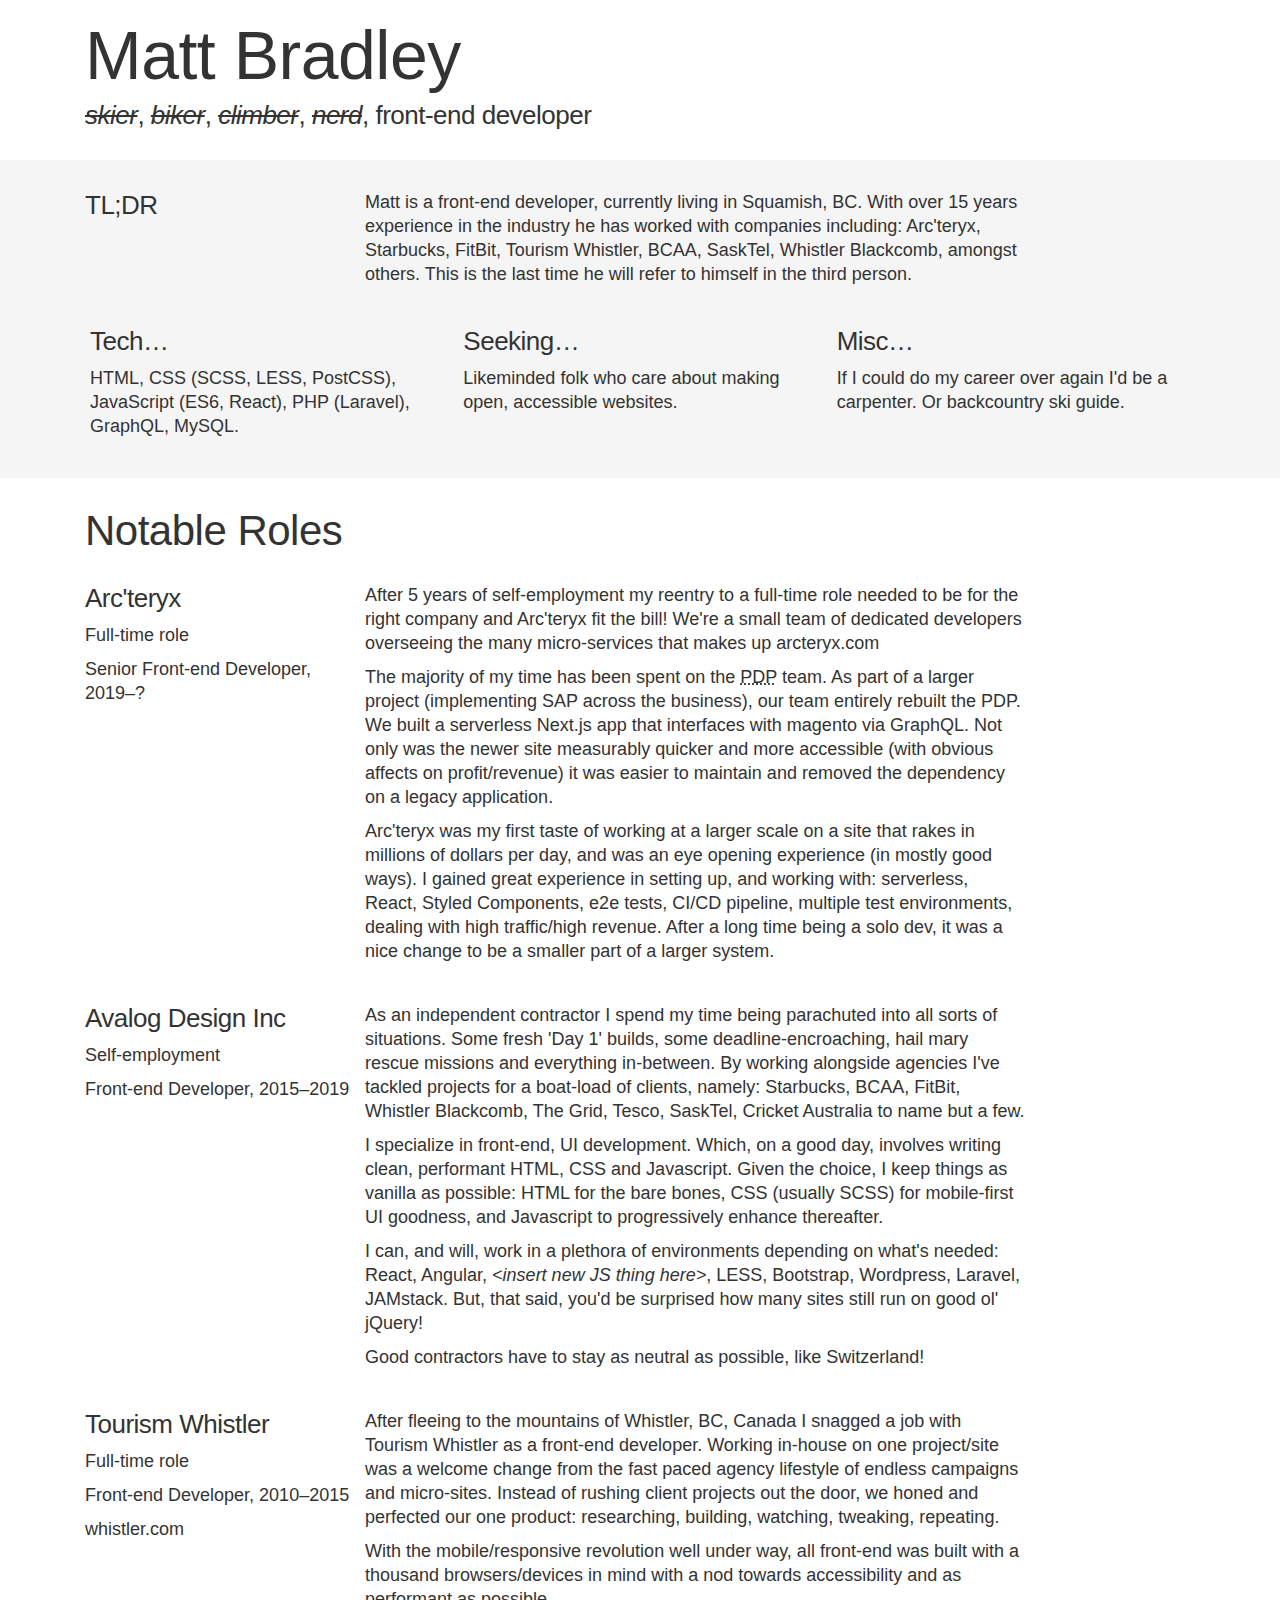
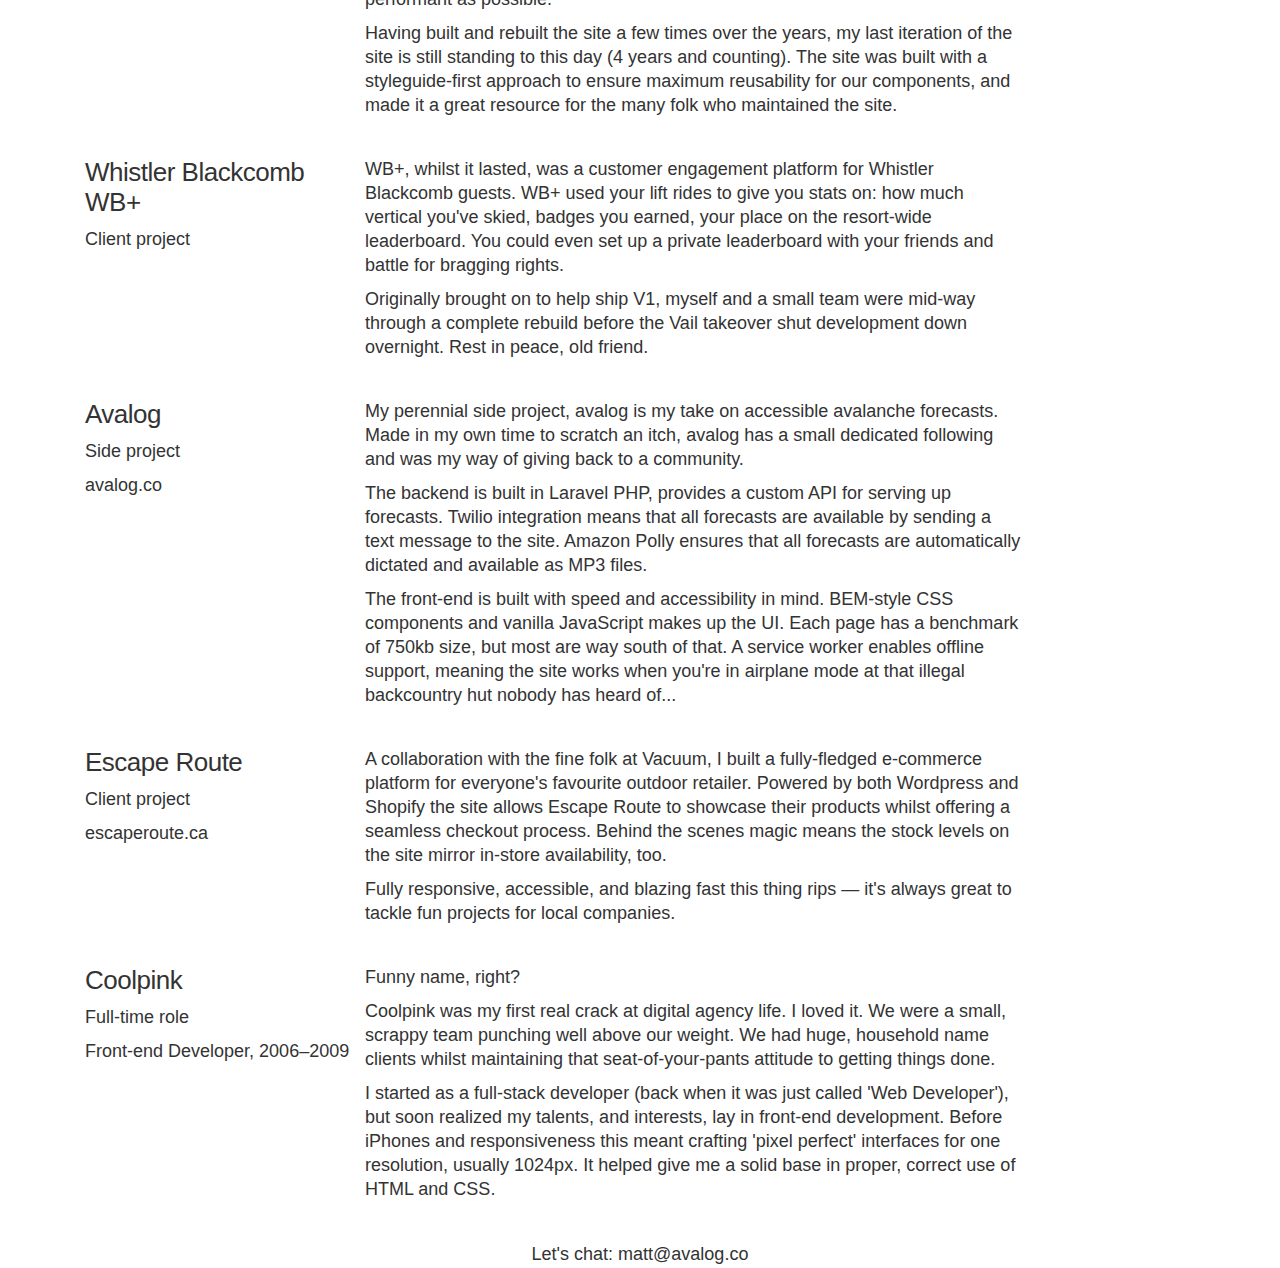
==== commit fa7039d8: "resume tings" ====
--- a/resume/index.html
+++ b/resume/index.html
@@ -8,6 +8,14 @@
   <link rel="author" href="/humans.txt" />
 
   <style>*,:after,:before,html{-webkit-box-sizing:border-box;box-sizing:border-box}html{height:100%}body{min-height:100%}a,abbr,acronym,address,applet,article,aside,audio,b,big,blockquote,body,canvas,caption,center,cite,code,dd,del,details,dfn,div,dl,dt,em,embed,fieldset,figcaption,figure,footer,form,h1,h2,h3,h4,h5,h6,header,hgroup,html,i,iframe,img,ins,kbd,label,legend,li,mark,menu,nav,object,ol,output,p,pre,q,ruby,s,samp,section,small,span,strike,strong,sub,summary,sup,table,tbody,td,tfoot,th,thead,time,tr,tt,u,ul,var,video{margin:0;padding:0;border:0;font-size:100%;font-size:inherit;color:inherit;vertical-align:baseline}article,aside,details,figcaption,figure,footer,header,hgroup,menu,nav,section{display:block}ol,ul{list-style:none}blockquote,q{quotes:none}blockquote:after,blockquote:before,q:after,q:before{content:"";content:none}table{border-collapse:collapse;border-spacing:0}a{text-decoration:none}.mb-0{margin-bottom:0!important}.forecast__ratings,.label--block,.mb-1{margin-bottom:1rem!important}.form__field,.mb-2{margin-bottom:2rem!important}.mb-3{margin-bottom:3rem!important}.mb-4{margin-bottom:4rem!important}.mb-10{margin-bottom:10rem!important}.mr-auto{margin-right:auto!important}.mr-0{margin-right:0!important}.btn__icon,.mr-1{margin-right:1rem!important}.mr-2{margin-right:2rem!important}.ml-1{margin-left:1rem!important}.ml-auto{margin-left:auto!important}.mt-1{margin-top:1rem!important}.mt-3{margin-top:3rem!important}.mt-auto{margin-top:auto!important}.p-1{padding:1rem!important}.p-2{padding:2rem!important}.pt-1{padding-top:1rem!important}.pt-3{padding-top:3rem!important}.pb-1{padding-bottom:1rem!important}.pb-3{padding-bottom:3rem!important}.pt-5{padding-top:5rem!important;padding-bottom:5rem!important}.pl-0{padding-left:0!important}.pl-1{padding-left:1rem!important}.pr-0{padding-right:0!important}.text--14{font-size:14px!important;font-size:1.4rem!important}.text--16{font-size:16px!important;font-size:1.6rem!important}.text--18{font-size:18px!important;font-size:1.8rem!important}.text--uppercase{text-transform:uppercase}.forecast__highlights,.text--italic{font-style:italic}.text--white{color:var(--color-white)}.text--blue{color:#275fac}.text--error{color:var(--color-black);position:relative;display:inline;font-size:18px;font-size:1.8rem;background:-webkit-gradient(linear,left bottom,left top,color-stop(35%,var(--color-red-error)),color-stop(35%,transparent));background:linear-gradient(0deg,var(--color-red-error) 35%,transparent 0)}.text--underline{border-bottom:1px solid currentColor}.text--left{text-align:left}.text--center,.trend__day__label{text-align:center}.text--right{text-align:right}.text--30{font-size:30px!important;font-size:3rem!important}.font--interface-extra-bold{font-family:var(--font-extra-bold)!important}.font--interface-bold{font-family:var(--font-bold)!important}.font--interface{font-family:var(--font-default)!important}.element--hide{display:none!important}.element--block,.label--block{display:block}.only--small{display:inherit!important}@media only screen and (min-width:64em){.only--small{display:none!important}}.only--medium{display:none!important}@media only screen and (min-width:64em){.only--medium{display:inherit!important}}.p--capped{width:60rem;max-width:100%}.element--full{width:100%}[hidden]{display:none!important}.archive__calendar,.archive__calendar tbody,.btn,.btn__icon,.calendar__day,.calendar__header,.calendar__label,.calendar__row,.card__content,.card__top,.flex,.forecast__rating,.forecast__rating__title,.forecast__ratings,.hero,.notice,.site__header,.site__link{display:-webkit-box;display:-ms-flexbox;display:flex;max-width:100%}.f--row,.site__header{-webkit-box-orient:horizontal;-webkit-box-direction:normal;-ms-flex-flow:row wrap;flex-flow:row wrap}.f--column{-webkit-box-orient:vertical;-webkit-box-direction:normal;-ms-flex-flow:column wrap;flex-flow:column wrap}.a--center,.btn,.card__top,.forecast__rating__title,.notice,.site__header{-webkit-box-align:center!important;-ms-flex-align:center!important;align-items:center!important}.a--start{-webkit-box-align:start!important;-ms-flex-align:start!important;align-items:flex-start!important}.a--end{-webkit-box-align:end;-ms-flex-align:end;align-items:flex-end}.self--end{-ms-flex-item-align:end;align-self:flex-end}.j--start{-webkit-box-pack:start!important;-ms-flex-pack:start!important;justify-content:flex-start!important}.j--center{-webkit-box-pack:center!important;-ms-flex-pack:center!important;justify-content:center!important}.j--end{-webkit-box-pack:end!important;-ms-flex-pack:end!important;justify-content:flex-end!important}.card__top,.forecast__ratings,.j--between,.region__intro,.site__header{-webkit-box-pack:justify!important;-ms-flex-pack:justify!important;justify-content:space-between!important}.j--around{-ms-flex-pack:distribute!important;justify-content:space-around!important}.f--right{margin-left:auto!important}.f--flow{-webkit-box-orient:horizontal!important;-webkit-box-direction:normal!important;-ms-flex-flow:row wrap!important;flex-flow:row wrap!important}.svg__border{fill:var(--color-black)!important}.svg__padding{fill:var(--color-white)!important}.svg__icon{fill:var(--color-black)!important}.svg__fill{fill:#c5d0de!important;-webkit-transition:all .3s ease-in-out;transition:all .3s ease-in-out}.svg__bg{fill:#b7e2e8!important}.svg__base{fill:#108dc6!important}.svg__snow{fill:var(--color-white)!important}.svg__sun{fill:#f5eb16!important}.svg__water{fill:#2b60ac!important}.fill--1{fill:#00c021!important}.fill--2{fill:#fff500!important}.fill--3{fill:#ff9c00!important}.fill--4{fill:#ff4e00!important}.fill--5{fill:#000!important}.fill--6{fill:#c5d0de!important}.fill--black{fill:var(--color-black)}.fill--white{fill:var(--color-white)}.fill--blue,.fill--blue-primary{fill:#275fac}.fill--blue-secondary{fill:#01bade}.fill--blue-tertiary{fill:#e2f7ff}.fill--error-red{fill:#e4b2ad}.fill--error-red-2{fill:#f8ebea}.fill--success-green{fill:#d4edda}.fill--success-green-2{fill:#155724}.fill--logo-1{fill:#01bade}.fill--logo-2{fill:#0c8cc6}.fill--logo-3{fill:#275fac}[data-alpine-rating] .icon__elevation--alpine{fill:attr(data-alpine-rating)}[data-rating="1"] .svg__fill{fill:#00c021!important}[data-rating="2"] .svg__fill{fill:#fff500!important}[data-rating="3"] .svg__fill{fill:#ff9c00!important}[data-rating="4"] .svg__fill{fill:#ff4e00!important}[data-rating="5"] .svg__fill{fill:#000!important}[data-rating="6"] .svg__fill{fill:#c5d0de!important}.text--1,.text--low{color:#00c021}.text--2,.text--moderate{color:#fff500}.text--3,.text--considerable{color:#ff9c00}.text--4,.text--high{color:#ff4e00}.text--5,.text--extreme{color:#000}.text--6,.text--below-threshold{color:#00c021}.bg--1,.bg--1:before,.bg--low{background-color:#00c021!important}.bg--2,.bg--2:before,.bg--moderate{background-color:#fff500!important}.bg--3,.bg--3:before,.bg--considerable{background-color:#ff9c00!important}.bg--4,.bg--4:before,.bg--high{background-color:#ff4e00!important}.bg--5,.bg--5:before,.bg--extreme{background-color:#000!important}.bg--6,.bg--6:before,.bg--below-threshold{background-color:#c5d0de!important}.bg--white{background-color:var(--color-white)}.bg--blue-light{background-color:#f6f8fb}.bg--blue-alt{background-color:#f1f5fd}.bg--grey{background-color:var(--color-grey)}.bg--likelihood{background-color:var(--color-progress-likelihood)}.bg--size{background-color:var(--color-progress-size)}.page--js .hide--js{display:none}@font-face{font-family:Interface Extra Bold;src:url("/cdn/fonts/5a21c58a3b1a450001b803e2_interface_corp_extrabold-webfont.woff2") format("woff2"),url("/cdn/fonts/5a21c58a3b1a450001b803e2_interface_corp_extrabold-webfont.woff") format("woff");font-weight:400;font-style:normal}@font-face{font-family:Interface Regular;src:url("/cdn/fonts/5a21c58a94230d0001d1049e_interface_corp_regular-webfont.woff2") format("woff2"),url("/cdn/fonts/5a21c58a94230d0001d1049e_interface_corp_regular-webfont.woff") format("woff");font-weight:400;font-style:normal}@font-face{font-family:Interface Bold;src:url("/cdn/fonts/5a21c5893b1a450001b803e1_interface_corp_bold-webfont.woff2") format("woff2"),url("/cdn/fonts/5a21c5893b1a450001b803e1_interface_corp_bold-webfont.woff") format("woff");font-weight:400;font-style:normal}:root{--color-body-copy:#333;--color-background:#fff;--color-border:#eaedf2;--color-button-border:#d9d9d9;--color-black:#2d2d2d;--color-white:#fff;--color-grey:#f5f5f5;--color-yellow-highlight:#fffdd1;--color-focus-gold:#e59700;--color-blue:#275fac;--color-red-error:#e4b2ad;--color-red-error-alt:#f8ebea;--color-green-success:#1bb934;--color-progress-bg:#f3f5f9;--color-progress-likelihood:#0c8cc6;--color-progress-size:#01bade;--border-radius:.4rem;--font-system:-apple-system,BlinkMacSystemFont,"Segoe UI",Helvetica,Arial,sans-serif,"Apple Color Emoji","Segoe UI Emoji","Segoe UI Symbol";--font-default:"Interface Regular",-apple-system,BlinkMacSystemFont,"Segoe UI",Helvetica,Arial,sans-serif,"Apple Color Emoji","Segoe UI Emoji","Segoe UI Symbol";--font-bold:"Interface Bold",-apple-system,BlinkMacSystemFont,"Segoe UI",Helvetica,Arial,sans-serif,"Apple Color Emoji","Segoe UI Emoji","Segoe UI Symbol";--font-extra-bold:"Interface Extra Bold",-apple-system,BlinkMacSystemFont,"Segoe UI",Helvetica,Arial,sans-serif,"Apple Color Emoji","Segoe UI Emoji","Segoe UI Symbol"}html{font-size:62.5%;font-weight:300;text-rendering:optimizeLegibility}body{font-family:var(--font-default);font-size:18px;font-size:1.8rem;line-height:1.5;-webkit-text-size-adjust:100%;-moz-text-size-adjust:100%;-ms-text-size-adjust:100%;text-size-adjust:100%;color:var(--color-body-copy);background-color:var(--color-background)}img{display:block;max-width:100%}.page{padding-top:2rem}@media only screen and (min-width:64em){.page{padding-top:2rem}}.site__main{padding-bottom:8rem}@media only screen and (min-width:64em){.site__main{padding-bottom:0}}::selection{background:var(--color-yellow-highlight)}::-moz-selection{background:var(--color-yellow-highlight)}figure{margin-bottom:2rem}figure img{border-radius:.8rem;height:auto!important}figcaption{margin-top:1rem;font-size:14px;font-size:1.4rem}a:focus,button:focus,input:focus,select:focus,textarea:focus{outline:2px dashed var(--color-focus-gold);outline-offset:-.4rem}hr{display:block;width:100%;height:.2rem;border:0;background-color:var(--color-border);margin:2rem 0}.h1,.h2,.h3,.h4,.h5,.h6,h1,h2,h3,h4,h5,h6{font-family:var(--font-extra-bold);font-weight:inherit;font-size:inherit;margin-bottom:1rem}.h1,h1{font-size:42px;font-size:4.2rem;line-height:4.5rem;letter-spacing:-.5px}@media only screen and (min-width:64em){.h1,h1{font-size:68px;font-size:6.8rem;line-height:7rem}}.h2,h2{font-size:26px;font-size:2.6rem;line-height:3rem;letter-spacing:-.5px}@media only screen and (min-width:64em){.h2,h2{font-size:42px;font-size:4.2rem;line-height:4.5rem}}.forecast__rating__subtitle,.h3,h3{font-size:20px;font-size:2rem;line-height:2.4rem;letter-spacing:-.5px}@media only screen and (min-width:64em){.forecast__rating__subtitle,.h3,h3{font-size:26px;font-size:2.6rem;line-height:3rem}}.h4,.h5,.h6,h4,h5,h6{line-height:2rem}.h4,.h5,.h6,h4,h5,h6,p{font-size:18px;font-size:1.8rem}p{width:66rem;max-width:100%;margin-bottom:1rem;line-height:2.4rem}b,strong{font-family:var(--font-bold);font-weight:inherit}.wrapper{width:115rem;max-width:100%}.container,.container-fluid{margin-right:auto;margin-left:auto}.container-fluid{padding-right:2rem;padding-left:2rem}.row{-webkit-box-sizing:border-box;box-sizing:border-box;display:-webkit-box;display:-ms-flexbox;display:flex;-webkit-box-flex:0;-ms-flex:0 1 auto;flex:0 1 auto;-webkit-box-direction:normal;-ms-flex-direction:row;flex-direction:row;-ms-flex-wrap:wrap;flex-wrap:wrap;margin-right:-.5rem;margin-left:-.5rem}.row,.row.reverse{-webkit-box-orient:horizontal}.row.reverse{-ms-flex-direction:row-reverse;flex-direction:row-reverse}.col.reverse,.row.reverse{-webkit-box-direction:reverse}.col.reverse{-webkit-box-orient:vertical;-ms-flex-direction:column-reverse;flex-direction:column-reverse}.col-xs,.col-xs-1,.col-xs-2,.col-xs-3,.col-xs-4,.col-xs-5,.col-xs-6,.col-xs-7,.col-xs-8,.col-xs-9,.col-xs-10,.col-xs-11,.col-xs-12,.col-xs-offset-0,.col-xs-offset-1,.col-xs-offset-2,.col-xs-offset-3,.col-xs-offset-4,.col-xs-offset-5,.col-xs-offset-6,.col-xs-offset-7,.col-xs-offset-8,.col-xs-offset-9,.col-xs-offset-10,.col-xs-offset-11,.col-xs-offset-12{-webkit-box-sizing:border-box;box-sizing:border-box;-webkit-box-flex:0;-ms-flex:0 0 auto;flex:0 0 auto;padding-right:.5rem;padding-left:.5rem}.col-xs{-webkit-box-flex:1;-ms-flex-positive:1;flex-grow:1;-ms-flex-preferred-size:0;flex-basis:0;max-width:100%}.col-xs-1{-ms-flex-preferred-size:8.33333333%;flex-basis:8.33333333%;max-width:8.33333333%}.col-xs-2{-ms-flex-preferred-size:16.66666667%;flex-basis:16.66666667%;max-width:16.66666667%}.col-xs-3{-ms-flex-preferred-size:25%;flex-basis:25%;max-width:25%}.col-xs-4{-ms-flex-preferred-size:33.33333333%;flex-basis:33.33333333%;max-width:33.33333333%}.col-xs-5{-ms-flex-preferred-size:41.66666667%;flex-basis:41.66666667%;max-width:41.66666667%}.col-xs-6{-ms-flex-preferred-size:50%;flex-basis:50%;max-width:50%}.col-xs-7{-ms-flex-preferred-size:58.33333333%;flex-basis:58.33333333%;max-width:58.33333333%}.col-xs-8{-ms-flex-preferred-size:66.66666667%;flex-basis:66.66666667%;max-width:66.66666667%}.col-xs-9{-ms-flex-preferred-size:75%;flex-basis:75%;max-width:75%}.col-xs-10{-ms-flex-preferred-size:83.33333333%;flex-basis:83.33333333%;max-width:83.33333333%}.col-xs-11{-ms-flex-preferred-size:91.66666667%;flex-basis:91.66666667%;max-width:91.66666667%}.col-xs-12{-ms-flex-preferred-size:100%;flex-basis:100%;max-width:100%}.col-xs-offset-0{margin-left:0}.col-xs-offset-1{margin-left:8.33333333%}.col-xs-offset-2{margin-left:16.66666667%}.col-xs-offset-3{margin-left:25%}.col-xs-offset-4{margin-left:33.33333333%}.col-xs-offset-5{margin-left:41.66666667%}.col-xs-offset-6{margin-left:50%}.col-xs-offset-7{margin-left:58.33333333%}.col-xs-offset-8{margin-left:66.66666667%}.col-xs-offset-9{margin-left:75%}.col-xs-offset-10{margin-left:83.33333333%}.col-xs-offset-11{margin-left:91.66666667%}.start-xs{-webkit-box-pack:start;-ms-flex-pack:start;justify-content:flex-start;text-align:start}.center-xs{-webkit-box-pack:center;-ms-flex-pack:center;justify-content:center;text-align:center}.end-xs{-webkit-box-pack:end;-ms-flex-pack:end;justify-content:flex-end;text-align:end}.top-xs{-webkit-box-align:start;-ms-flex-align:start;align-items:flex-start}.middle-xs{-webkit-box-align:center;-ms-flex-align:center;align-items:center}.bottom-xs{-webkit-box-align:end;-ms-flex-align:end;align-items:flex-end}.around-xs{-ms-flex-pack:distribute;justify-content:space-around}.between-xs{-webkit-box-pack:justify;-ms-flex-pack:justify;justify-content:space-between}.first-xs{-webkit-box-ordinal-group:0;-ms-flex-order:-1;order:-1}.last-xs{-webkit-box-ordinal-group:2;-ms-flex-order:1;order:1}@media only screen and (min-width:48em){.container{width:49rem}.col-sm,.col-sm-1,.col-sm-2,.col-sm-3,.col-sm-4,.col-sm-5,.col-sm-6,.col-sm-7,.col-sm-8,.col-sm-9,.col-sm-10,.col-sm-11,.col-sm-12,.col-sm-offset-0,.col-sm-offset-1,.col-sm-offset-2,.col-sm-offset-3,.col-sm-offset-4,.col-sm-offset-5,.col-sm-offset-6,.col-sm-offset-7,.col-sm-offset-8,.col-sm-offset-9,.col-sm-offset-10,.col-sm-offset-11,.col-sm-offset-12{-webkit-box-sizing:border-box;box-sizing:border-box;-webkit-box-flex:0;-ms-flex:0 0 auto;flex:0 0 auto;padding-right:.5rem;padding-left:.5rem}.col-sm{-webkit-box-flex:1;-ms-flex-positive:1;flex-grow:1;-ms-flex-preferred-size:0;flex-basis:0;max-width:100%}.col-sm-1{-ms-flex-preferred-size:8.33333333%;flex-basis:8.33333333%;max-width:8.33333333%}.col-sm-2{-ms-flex-preferred-size:16.66666667%;flex-basis:16.66666667%;max-width:16.66666667%}.col-sm-3{-ms-flex-preferred-size:25%;flex-basis:25%;max-width:25%}.col-sm-4{-ms-flex-preferred-size:33.33333333%;flex-basis:33.33333333%;max-width:33.33333333%}.col-sm-5{-ms-flex-preferred-size:41.66666667%;flex-basis:41.66666667%;max-width:41.66666667%}.col-sm-6{-ms-flex-preferred-size:50%;flex-basis:50%;max-width:50%}.col-sm-7{-ms-flex-preferred-size:58.33333333%;flex-basis:58.33333333%;max-width:58.33333333%}.col-sm-8{-ms-flex-preferred-size:66.66666667%;flex-basis:66.66666667%;max-width:66.66666667%}.col-sm-9{-ms-flex-preferred-size:75%;flex-basis:75%;max-width:75%}.col-sm-10{-ms-flex-preferred-size:83.33333333%;flex-basis:83.33333333%;max-width:83.33333333%}.col-sm-11{-ms-flex-preferred-size:91.66666667%;flex-basis:91.66666667%;max-width:91.66666667%}.col-sm-12{-ms-flex-preferred-size:100%;flex-basis:100%;max-width:100%}.col-sm-offset-0{margin-left:0}.col-sm-offset-1{margin-left:8.33333333%}.col-sm-offset-2{margin-left:16.66666667%}.col-sm-offset-3{margin-left:25%}.col-sm-offset-4{margin-left:33.33333333%}.col-sm-offset-5{margin-left:41.66666667%}.col-sm-offset-6{margin-left:50%}.col-sm-offset-7{margin-left:58.33333333%}.col-sm-offset-8{margin-left:66.66666667%}.col-sm-offset-9{margin-left:75%}.col-sm-offset-10{margin-left:83.33333333%}.col-sm-offset-11{margin-left:91.66666667%}.start-sm{-webkit-box-pack:start;-ms-flex-pack:start;justify-content:flex-start;text-align:start}.center-sm{-webkit-box-pack:center;-ms-flex-pack:center;justify-content:center;text-align:center}.end-sm{-webkit-box-pack:end;-ms-flex-pack:end;justify-content:flex-end;text-align:end}.top-sm{-webkit-box-align:start;-ms-flex-align:start;align-items:flex-start}.middle-sm{-webkit-box-align:center;-ms-flex-align:center;align-items:center}.bottom-sm{-webkit-box-align:end;-ms-flex-align:end;align-items:flex-end}.around-sm{-ms-flex-pack:distribute;justify-content:space-around}.between-sm{-webkit-box-pack:justify;-ms-flex-pack:justify;justify-content:space-between}.first-sm{-webkit-box-ordinal-group:0;-ms-flex-order:-1;order:-1}.last-sm{-webkit-box-ordinal-group:2;-ms-flex-order:1;order:1}}@media only screen and (min-width:64em){.container{width:65rem}.col-md,.col-md-1,.col-md-2,.col-md-3,.col-md-4,.col-md-5,.col-md-6,.col-md-7,.col-md-8,.col-md-9,.col-md-10,.col-md-11,.col-md-12,.col-md-offset-0,.col-md-offset-1,.col-md-offset-2,.col-md-offset-3,.col-md-offset-4,.col-md-offset-5,.col-md-offset-6,.col-md-offset-7,.col-md-offset-8,.col-md-offset-9,.col-md-offset-10,.col-md-offset-11,.col-md-offset-12{-webkit-box-sizing:border-box;box-sizing:border-box;-webkit-box-flex:0;-ms-flex:0 0 auto;flex:0 0 auto;padding-right:.5rem;padding-left:.5rem}.col-md{-webkit-box-flex:1;-ms-flex-positive:1;flex-grow:1;-ms-flex-preferred-size:0;flex-basis:0;max-width:100%}.col-md-1{-ms-flex-preferred-size:8.33333333%;flex-basis:8.33333333%;max-width:8.33333333%}.col-md-2{-ms-flex-preferred-size:16.66666667%;flex-basis:16.66666667%;max-width:16.66666667%}.col-md-3{-ms-flex-preferred-size:25%;flex-basis:25%;max-width:25%}.col-md-4{-ms-flex-preferred-size:33.33333333%;flex-basis:33.33333333%;max-width:33.33333333%}.col-md-5{-ms-flex-preferred-size:41.66666667%;flex-basis:41.66666667%;max-width:41.66666667%}.col-md-6{-ms-flex-preferred-size:50%;flex-basis:50%;max-width:50%}.col-md-7{-ms-flex-preferred-size:58.33333333%;flex-basis:58.33333333%;max-width:58.33333333%}.col-md-8{-ms-flex-preferred-size:66.66666667%;flex-basis:66.66666667%;max-width:66.66666667%}.col-md-9{-ms-flex-preferred-size:75%;flex-basis:75%;max-width:75%}.col-md-10{-ms-flex-preferred-size:83.33333333%;flex-basis:83.33333333%;max-width:83.33333333%}.col-md-11{-ms-flex-preferred-size:91.66666667%;flex-basis:91.66666667%;max-width:91.66666667%}.col-md-12{-ms-flex-preferred-size:100%;flex-basis:100%;max-width:100%}.col-md-offset-0{margin-left:0}.col-md-offset-1{margin-left:8.33333333%}.col-md-offset-2{margin-left:16.66666667%}.col-md-offset-3{margin-left:25%}.col-md-offset-4{margin-left:33.33333333%}.col-md-offset-5{margin-left:41.66666667%}.col-md-offset-6{margin-left:50%}.col-md-offset-7{margin-left:58.33333333%}.col-md-offset-8{margin-left:66.66666667%}.col-md-offset-9{margin-left:75%}.col-md-offset-10{margin-left:83.33333333%}.col-md-offset-11{margin-left:91.66666667%}.start-md{-webkit-box-pack:start;-ms-flex-pack:start;justify-content:flex-start;text-align:start}.center-md{-webkit-box-pack:center;-ms-flex-pack:center;justify-content:center;text-align:center}.end-md{-webkit-box-pack:end;-ms-flex-pack:end;justify-content:flex-end;text-align:end}.top-md{-webkit-box-align:start;-ms-flex-align:start;align-items:flex-start}.middle-md{-webkit-box-align:center;-ms-flex-align:center;align-items:center}.bottom-md{-webkit-box-align:end;-ms-flex-align:end;align-items:flex-end}.around-md{-ms-flex-pack:distribute;justify-content:space-around}.between-md{-webkit-box-pack:justify;-ms-flex-pack:justify;justify-content:space-between}.first-md{-webkit-box-ordinal-group:0;-ms-flex-order:-1;order:-1}.last-md{-webkit-box-ordinal-group:2;-ms-flex-order:1;order:1}}@media only screen and (min-width:75em){.container{width:76rem}.col-lg,.col-lg-1,.col-lg-2,.col-lg-3,.col-lg-4,.col-lg-5,.col-lg-6,.col-lg-7,.col-lg-8,.col-lg-9,.col-lg-10,.col-lg-11,.col-lg-12,.col-lg-offset-0,.col-lg-offset-1,.col-lg-offset-2,.col-lg-offset-3,.col-lg-offset-4,.col-lg-offset-5,.col-lg-offset-6,.col-lg-offset-7,.col-lg-offset-8,.col-lg-offset-9,.col-lg-offset-10,.col-lg-offset-11,.col-lg-offset-12{-webkit-box-sizing:border-box;box-sizing:border-box;-webkit-box-flex:0;-ms-flex:0 0 auto;flex:0 0 auto;padding-right:.5rem;padding-left:.5rem}.col-lg{-webkit-box-flex:1;-ms-flex-positive:1;flex-grow:1;-ms-flex-preferred-size:0;flex-basis:0;max-width:100%}.col-lg-1{-ms-flex-preferred-size:8.33333333%;flex-basis:8.33333333%;max-width:8.33333333%}.col-lg-2{-ms-flex-preferred-size:16.66666667%;flex-basis:16.66666667%;max-width:16.66666667%}.col-lg-3{-ms-flex-preferred-size:25%;flex-basis:25%;max-width:25%}.col-lg-4{-ms-flex-preferred-size:33.33333333%;flex-basis:33.33333333%;max-width:33.33333333%}.col-lg-5{-ms-flex-preferred-size:41.66666667%;flex-basis:41.66666667%;max-width:41.66666667%}.col-lg-6{-ms-flex-preferred-size:50%;flex-basis:50%;max-width:50%}.col-lg-7{-ms-flex-preferred-size:58.33333333%;flex-basis:58.33333333%;max-width:58.33333333%}.col-lg-8{-ms-flex-preferred-size:66.66666667%;flex-basis:66.66666667%;max-width:66.66666667%}.col-lg-9{-ms-flex-preferred-size:75%;flex-basis:75%;max-width:75%}.col-lg-10{-ms-flex-preferred-size:83.33333333%;flex-basis:83.33333333%;max-width:83.33333333%}.col-lg-11{-ms-flex-preferred-size:91.66666667%;flex-basis:91.66666667%;max-width:91.66666667%}.col-lg-12{-ms-flex-preferred-size:100%;flex-basis:100%;max-width:100%}.col-lg-offset-0{margin-left:0}.col-lg-offset-1{margin-left:8.33333333%}.col-lg-offset-2{margin-left:16.66666667%}.col-lg-offset-3{margin-left:25%}.col-lg-offset-4{margin-left:33.33333333%}.col-lg-offset-5{margin-left:41.66666667%}.col-lg-offset-6{margin-left:50%}.col-lg-offset-7{margin-left:58.33333333%}.col-lg-offset-8{margin-left:66.66666667%}.col-lg-offset-9{margin-left:75%}.col-lg-offset-10{margin-left:83.33333333%}.col-lg-offset-11{margin-left:91.66666667%}.start-lg{-webkit-box-pack:start;-ms-flex-pack:start;justify-content:flex-start;text-align:start}.center-lg{-webkit-box-pack:center;-ms-flex-pack:center;justify-content:center;text-align:center}.end-lg{-webkit-box-pack:end;-ms-flex-pack:end;justify-content:flex-end;text-align:end}.top-lg{-webkit-box-align:start;-ms-flex-align:start;align-items:flex-start}.middle-lg{-webkit-box-align:center;-ms-flex-align:center;align-items:center}.bottom-lg{-webkit-box-align:end;-ms-flex-align:end;align-items:flex-end}.around-lg{-ms-flex-pack:distribute;justify-content:space-around}.between-lg{-webkit-box-pack:justify;-ms-flex-pack:justify;justify-content:space-between}.first-lg{-webkit-box-ordinal-group:0;-ms-flex-order:-1;order:-1}.last-lg{-webkit-box-ordinal-group:2;-ms-flex-order:1;order:1}}.card{display:-webkit-box;display:-ms-flexbox;display:flex;-webkit-box-orient:vertical;-ms-flex-flow:column nowrap;flex-flow:column nowrap;position:relative;width:100%;border-radius:8px;margin-bottom:2rem;overflow:hidden;border:1px solid var(--color-border);background-color:#fff;-webkit-box-shadow:0 24px 24px 0 rgba(234,237,242,.05),0 2px 2px 0 rgba(234,237,242,.05),0 4px 4px 0 rgba(234,237,242,.05),0 8px 8px 0 rgba(234,237,242,.05),0 16px 16px 0 rgba(234,237,242,.05);box-shadow:0 24px 24px 0 rgba(234,237,242,.05),0 2px 2px 0 rgba(234,237,242,.05),0 4px 4px 0 rgba(234,237,242,.05),0 8px 8px 0 rgba(234,237,242,.05),0 16px 16px 0 rgba(234,237,242,.05)}.card,.card__top{-webkit-box-direction:normal}.card__top{-webkit-box-orient:horizontal;-ms-flex-flow:row wrap;flex-flow:row wrap;padding:2rem;border-bottom:1px solid var(--color-border);background-color:#f6f8fb}.card__top--stacked{-webkit-box-orient:vertical;-webkit-box-direction:normal;-ms-flex-flow:column wrap;flex-flow:column wrap}@media only screen and (min-width:48em){.card__top--stacked{-webkit-box-orient:horizontal;-webkit-box-direction:normal;-ms-flex-flow:row wrap;flex-flow:row wrap}}.card__top--stacked .card__title{margin-bottom:1rem}@media only screen and (min-width:48em){.card__top--stacked .card__title{margin-bottom:0}}.card__title{margin-bottom:0;font-size:20px;font-size:2rem;line-height:24px}.card__content{-webkit-box-orient:vertical;-webkit-box-direction:normal;-ms-flex-flow:column wrap;flex-flow:column wrap;height:100%;padding:2rem}.card--trend{overflow:hidden}.card__tabs{display:-webkit-box;display:-ms-flexbox;display:flex;margin:0 -1px}.card__tab{-webkit-box-flex:1;-ms-flex-positive:1;flex-grow:1;text-align:center;text-transform:uppercase;font-size:16px;font-size:1.6rem;font-family:var(--font-bold)}.card__panels{padding:2rem}.card__panel{display:none}.card__panel.card__panel--active{display:-webkit-box;display:-ms-flexbox;display:flex}.card__tab__link{display:block;padding:2rem;background-color:#fafbfc;border:1px solid transparent;border-top:.4rem solid transparent;border-color:transparent transparent var(--color-border);border-top-left-radius:.4rem;border-top-right-radius:.4rem;font-size:14px;font-size:1.4rem}.card__tab__link--active,.card__tab__link:active,.card__tab__link:focus,.card__tab__link:hover{background-color:var(--color-white)}.card__tab__link--active{color:#275fac;border-color:#275fac var(--color-border) transparent}.card--calendar{min-height:35rem}@media only screen and (min-width:48em){.card--calendar{min-height:43rem}}@media only screen and (min-width:48em){.card--region{min-height:13rem}}.card--region .card__icon{margin-right:1rem;margin-bottom:1rem}.f--row-col{-webkit-box-orient:vertical;-webkit-box-direction:normal;-ms-flex-flow:column nowrap;flex-flow:column nowrap}.card--device.is--open{background-color:#f6f8fb}@media only screen and (max-width:48em){.card--thread{margin-top:4rem;margin-bottom:6rem;overflow:visible;border-top:1px solid transparent;border-top-right-radius:0!important;border-top-left-radius:0!important}}.modal{display:-webkit-box;display:-ms-flexbox;display:flex;-webkit-box-align:end;-ms-flex-align:end;align-items:flex-end;-webkit-box-pack:center;-ms-flex-pack:center;justify-content:center;opacity:0;position:fixed;left:0;top:0;-webkit-transform:translateY(100%);transform:translateY(100%);width:100vw;height:100vh;z-index:-1;background-color:transparent;-webkit-transition-timing-function:cubic-bezier(.65,.05,.36,1);transition-timing-function:cubic-bezier(.65,.05,.36,1);-webkit-transition-duration:.25s;transition-duration:.25s;-webkit-transition-property:background-color,-webkit-transform;transition-property:background-color,-webkit-transform;transition-property:transform,background-color;transition-property:transform,background-color,-webkit-transform;-webkit-transition-delay:0s,.2s;transition-delay:0s,.2s}@media only screen and (min-width:64em){.modal{-webkit-box-align:center;-ms-flex-align:center;align-items:center;-webkit-transform:translateY(0) scale(0);transform:translateY(0) scale(0)}}.modal.is--open{opacity:1;z-index:9999;-webkit-transform:translateY(0);transform:translateY(0);background-color:rgba(0,0,0,.6)}@media only screen and (min-width:64em){.modal.is--open{-webkit-transform:translateY(0) scale(1);transform:translateY(0) scale(1)}}.modal__card{position:relative;width:60rem;max-width:100%;height:60rem;max-height:90%;overflow:auto;padding:2rem;border:2px solid #d7d8d9;border-top-right-radius:8px;border-top-left-radius:8px;background-color:#fff}@media only screen and (min-width:64em){.modal__card{border-radius:8px;height:auto}}.modal--plain .modal__card{padding-top:10rem}.site__links__item{margin-right:1rem}.site__links__item:last-of-type{margin-right:0}.site__link{-webkit-box-align:center;-ms-flex-align:center;align-items:center;-webkit-box-pack:center;-ms-flex-pack:center;justify-content:center;width:15rem;height:15rem;border-radius:.8rem;border:1px solid var(--color-black);background-color:#ececec}.sticker{display:inline-block;margin-bottom:1rem;padding:.5rem 1rem;color:#275fac;font-size:16px;font-size:1.6rem;letter-spacing:0;line-height:1.6rem;font-family:var(--font-default);border-radius:1.8rem;border:1px solid transparent;background-color:rgba(39,95,172,.06)}@media only screen and (min-width:64em){.sticker{padding:1rem 2rem}}@media only screen and (max-width:48em){.sticker.sticker--thread{position:absolute;top:-4.5rem;left:-1px;width:calc(100% + 2px);line-height:2;text-align:center;border-color:var(--color-border);border-bottom-right-radius:0;border-bottom-left-radius:0}}.sticker--white{border-color:#eaedf2;color:var(--color-body-copy);background-color:#fff}.sticker--s{border-radius:.9rem;padding:.5rem 1rem!important}.sticker--rwd{font-size:16px;font-size:1.6rem;border-radius:.9rem;padding:.5rem}@media only screen and (min-width:64em){.sticker--rwd{font-size:18px;font-size:1.8rem;padding:1rem 2rem;border-radius:1.8rem}}.sticker--rating{color:var(--color-body-copy)}.highlight{position:relative;display:inline-block;font-size:18px;font-size:1.8rem;background:-webkit-gradient(linear,left bottom,left top,color-stop(35%,rgba(39,95,172,.4)),color-stop(35%,transparent));background:linear-gradient(0deg,rgba(39,95,172,.4) 35%,transparent 0)}.highlight:active,.highlight:focus,.highlight:hover{cursor:pointer;background:-webkit-gradient(linear,left bottom,left top,color-stop(90%,rgba(39,95,172,.4)),color-stop(90%,transparent));background:linear-gradient(0deg,rgba(39,95,172,.4) 90%,transparent 0)}.highlight--1{background:-webkit-gradient(linear,left bottom,left top,color-stop(35%,rgba(0,192,33,.4)),color-stop(35%,transparent));background:linear-gradient(0deg,rgba(0,192,33,.4) 35%,transparent 0)}.highlight--1:active,.highlight--1:focus,.highlight--1:hover{background:-webkit-gradient(linear,left bottom,left top,color-stop(100%,#00c021),to(transparent));background:linear-gradient(0deg,#00c021 100%,transparent 0)}.highlight--2{background:-webkit-gradient(linear,left bottom,left top,color-stop(35%,rgba(255,245,0,.4)),color-stop(35%,transparent));background:linear-gradient(0deg,rgba(255,245,0,.4) 35%,transparent 0)}.highlight--2:active,.highlight--2:focus,.highlight--2:hover{background:-webkit-gradient(linear,left bottom,left top,color-stop(100%,#fff500),to(transparent));background:linear-gradient(0deg,#fff500 100%,transparent 0)}.highlight--3{background:-webkit-gradient(linear,left bottom,left top,color-stop(35%,rgba(255,156,0,.4)),color-stop(35%,transparent));background:linear-gradient(0deg,rgba(255,156,0,.4) 35%,transparent 0)}.highlight--3:active,.highlight--3:focus,.highlight--3:hover{background:-webkit-gradient(linear,left bottom,left top,color-stop(100%,#ff9c00),to(transparent));background:linear-gradient(0deg,#ff9c00 100%,transparent 0)}.highlight--4{background:-webkit-gradient(linear,left bottom,left top,color-stop(35%,rgba(255,78,0,.4)),color-stop(35%,transparent));background:linear-gradient(0deg,rgba(255,78,0,.4) 35%,transparent 0)}.highlight--4:active,.highlight--4:focus,.highlight--4:hover{background:-webkit-gradient(linear,left bottom,left top,color-stop(100%,#ff4e00),to(transparent));background:linear-gradient(0deg,#ff4e00 100%,transparent 0)}.highlight--5{background:-webkit-gradient(linear,left bottom,left top,color-stop(35%,rgba(0,0,0,.4)),color-stop(35%,transparent));background:linear-gradient(0deg,rgba(0,0,0,.4) 35%,transparent 0)}.highlight--5:active,.highlight--5:focus,.highlight--5:hover{background:-webkit-gradient(linear,left bottom,left top,color-stop(100%,#000),to(transparent));background:linear-gradient(0deg,#000 100%,transparent 0)}.highlight--6{background:-webkit-gradient(linear,left bottom,left top,color-stop(35%,rgba(197,208,222,.4)),color-stop(35%,transparent));background:linear-gradient(0deg,rgba(197,208,222,.4) 35%,transparent 0)}.highlight--6:active,.highlight--6:focus,.highlight--6:hover{background:-webkit-gradient(linear,left bottom,left top,color-stop(100%,#c5d0de),to(transparent));background:linear-gradient(0deg,#c5d0de 100%,transparent 0)}.notice{padding:1rem;border-radius:8px;border:1px solid #275fac;background-color:#f3f5f9}.notice.notice--yellow{background-color:var(--color-yellow-highlight)}.notice.notice--red{background-color:var(--color-red-error)}.icon{width:3rem;display:inline-block}.icon--s{width:2rem!important;height:2rem!important}.icon--sm{width:3.5rem!important;height:3.5rem!important}.icon--logo-s{width:3rem!important;height:2.4rem!important}.icon--3{width:5rem!important;width:3rem!important;height:3rem!important}.icon--5{width:5rem!important;height:5rem!important}.icon--m{width:7.5rem!important;height:7.5rem!important}.avatar{display:inline-block;border-radius:50%;width:3.5rem;min-width:3.5rem;height:3.5rem;border:.2rem solid var(--color-black);padding:.2rem;overflow:hidden;-o-object-fit:cover;object-fit:cover;background-color:#fff}.avatar.avatar--s{width:2rem;height:2rem;padding:.1rem;border-width:1px}.hero{padding-top:6rem;padding-bottom:6rem;margin-bottom:3rem;background-color:#275fac}@media only screen and (min-width:64em){.hero{margin-top:0;padding-top:11rem}}.hero.hero--dark{background-color:var(--color-black)}.hero.hero--tall{min-height:75vh}.pull--hero{margin-top:-8rem}.page--hero{padding-top:0}@media only screen and (min-width:64em){.page--hero .site__main{padding-top:9rem}}.site__header{position:fixed;bottom:0;z-index:9;width:100%;min-height:7rem;padding:1rem;background-color:#ececec;border-top:2px solid var(--color-button-border);-webkit-box-shadow:0 -.5rem 1.5rem 0 rgba(45,45,45,.15);box-shadow:0 -.5rem 1.5rem 0 rgba(45,45,45,.15)}@media only screen and (min-width:64em){.site__header{top:0;bottom:auto;padding:2rem;border-top:0;-webkit-box-shadow:0 .5rem 1.5rem 0 rgba(45,45,45,.15);box-shadow:0 .5rem 1.5rem 0 rgba(45,45,45,.15);border-bottom:2px solid var(--color-button-border)}}.site__header .container-fluid{padding-left:0;padding-right:0}@media only screen and (min-width:64em){.site__header .container-fluid{padding-left:2rem;padding-right:2rem}}.site__header__extra-buttons{display:none}@media only screen and (min-width:48em){.site__header__extra-buttons{display:-webkit-box;display:-ms-flexbox;display:flex}}.site__forecast{position:fixed;top:0;left:0;width:100%;z-index:99;-webkit-box-shadow:0 .5rem 1.5rem 0 rgba(45,45,45,.15);box-shadow:0 .5rem 1.5rem 0 rgba(45,45,45,.15);border-bottom:2px solid var(--color-button-border);background-color:#fff;opacity:0;-webkit-transform:translateY(-100%);transform:translateY(-100%)}@media only screen and (min-width:64em){.site__forecast{top:auto;bottom:0}}.site__forecast.is--open{opacity:1;z-index:9999;-webkit-transform:translateY(0);transform:translateY(0)}.nav a{padding:1rem}.forecast__date{display:block}@media only screen and (min-width:64em){.forecast__date{display:inline-block}}.forecast__ratings{-webkit-box-orient:horizontal;-webkit-box-direction:normal;-ms-flex-flow:row nowrap;flex-flow:row nowrap}.forecast__rating{-ms-flex-preferred-size:33%;flex-basis:33%;-webkit-box-orient:vertical;-webkit-box-direction:normal;-ms-flex-flow:column wrap;flex-flow:column wrap;-webkit-box-pack:justify;-ms-flex-pack:justify;justify-content:space-between}.forecast__rating__title{font-size:16px;font-size:1.6rem;text-align:center;min-height:4rem}@media only screen and (min-width:48em){.forecast__rating__title{display:-webkit-box;display:-ms-flexbox;display:flex;font-size:18px;font-size:1.8rem}}.forecast__rating__subtitle{display:block}@media only screen and (min-width:48em){.forecast__rating__subtitle{display:none}}.forecast__rating__icon{width:6rem!important;height:6rem!important;margin-bottom:1rem}@media only screen and (min-width:48em){.forecast__rating__icon{width:7.5rem!important;height:7.5rem!important}}.forecast__rating__label{font-size:15px;font-size:1.5rem}@media only screen and (min-width:48em){.forecast__rating__label{font-size:18px;font-size:1.8rem}}.buttons__share{-ms-flex-pack:distribute;justify-content:space-around}.buttons__share .btn{-ms-flex-preferred-size:50%;flex-basis:50%}.forecast__highlights{position:relative;font-size:22px;font-size:2.2rem}@media only screen and (min-width:64em){.forecast__highlights{font-size:32px;font-size:3.2rem}}.progress{display:block;height:2rem;border-radius:.8rem;overflow:hidden;background-color:var(--color-progress-bg)}.progress__status{display:block;height:100%}.region__intro{-webkit-box-orient:vertical;-webkit-box-direction:normal;-ms-flex-flow:column wrap;flex-flow:column wrap}@media only screen and (min-width:64em){.region__intro{-webkit-box-orient:horizontal;-webkit-box-direction:normal;-ms-flex-flow:row wrap;flex-flow:row wrap}}.region__intro__info{margin-bottom:2rem;-webkit-box-orient:vertical;-webkit-box-direction:normal;-ms-flex-flow:column wrap;flex-flow:column wrap}@media only screen and (min-width:64em){.region__intro__info{margin-bottom:0}}.region__forecast{margin-top:2rem}@media only screen and (min-width:64em){.region__forecast{margin-top:0}}@media only screen and (min-width:48em){.page--region .ratings__ratings{-ms-flex-preferred-size:100%;flex-basis:100%;max-width:100%}.page--region .ratings__problems{display:none}}.trend{width:calc(100% + 2rem);margin-left:-2rem;padding:2rem 0}.scroller{display:-webkit-box;display:-ms-flexbox;display:flex;-ms-flex-wrap:nowrap;flex-wrap:nowrap;overflow-x:auto;overflow-y:hidden;-webkit-box-orient:horizontal;-webkit-box-direction:normal;-ms-flex-flow:row nowrap;flex-flow:row nowrap;max-width:100%;-ms-overflow-style:-ms-autohiding-scrollbar}.scroller__item{-webkit-box-flex:0;-ms-flex:0 0 auto;flex:0 0 auto}.trend__days{margin:0 0 1rem;padding:2rem 0 0 1rem}.trend__day{position:relative;margin-right:1rem}.trend__day:last-of-type{margin-right:0}.trend__day:after{content:"";position:absolute;top:0;left:calc(50% - 1px);width:1px;height:100%;z-index:1;border-right:1px dashed #e9ecf4;-webkit-transform:translateX(-50%);transform:translateX(-50%)}.trend__day:last-of-type .trend__rating{position:relative}.trend__day:last-of-type .trend__rating:before{content:"";display:block;position:absolute;width:10rem;top:-2rem;right:0;line-height:1.5rem;font-size:12px;font-size:1.2rem;text-align:right;text-transform:uppercase}.trend__day:last-of-type .trend__rating:nth-child(2):before{content:"Alpine"}.trend__day:last-of-type .trend__rating:nth-child(3):before{content:"Treeline"}.trend__day:last-of-type .trend__rating:nth-child(4):before{content:"Below Treeline"}.trend__link{display:block}.trend__day__label{position:relative;display:inline-block;z-index:2;padding:.5rem;margin:0 0 3rem;min-width:5rem;border-radius:8px;color:var(--color-body-copy);font-size:14px;font-size:1.4rem;text-decoration:none;text-transform:uppercase;border:2px solid transparent;background-color:#e9ecf4}.trend__day__label span{display:block;line-height:1.25}.trend__day--today:before{content:attr(data-day);display:block;position:absolute;top:-2rem;left:0;width:100%;height:2rem;color:#fff;line-height:2;text-align:center;text-transform:uppercase;border-top-right-radius:8px;border-top-left-radius:8px;border-bottom:1px solid #fff;font-size:12px;font-size:1.2rem;background-color:#124182}.trend__day--today .trend__day__label{border-top-right-radius:0;border-top-left-radius:0;color:#fff;border-color:transparent;background-color:#275fac}.trend__day--future .trend__day__label{border:2px dashed var(--color-body-copy)}.trend__ratings{margin:0;padding:0;list-style:none}.trend__rating{display:-webkit-box;display:-ms-flexbox;display:flex;-webkit-box-pack:center;-ms-flex-pack:center;justify-content:center;margin-bottom:3rem}.trend__rating:last-of-type{margin-bottom:0}.dot{position:relative;z-index:2;width:2rem;height:2rem;border-radius:50%;text-indent:-9999px;border:2px solid var(--color-body-copy)}.dot.is-streak:before{content:"";position:absolute;top:-2px;left:-5.5rem;width:6.4rem;height:2rem;z-index:1;border-top:2px solid var(--color-body-copy);border-bottom:2px solid var(--color-body-copy);border-radius:0}.btn{border-radius:.4rem;padding:1rem 2rem;font-size:18px;font-size:1.8rem;line-height:1.4;font-weight:inherit;cursor:pointer;font-family:var(--font-default);border:1px solid var(--color-button-border)}.btn--s{line-height:1;font-size:16px;font-size:1.6rem}.btn--icon,.btn--s{padding:1rem}.btn--white{background-color:#fff}.btn--grey{border-color:#275fac;background-color:#ececec}.btn--blue{color:#fff;border-color:#275fac;background-color:#275fac}.btn--tertiary{color:var(--color-black);background-color:#e2f7ff}.btn--error{border-color:var(--color-red-error);background-color:#ececec}.btn--blue-6{color:#275fac;background-color:rgba(39,95,172,.06)}.btn--facebook{color:#fff;border-color:#4868ad;background-color:#4868ad}.btn--twitter{color:#fff;border-color:#4595da;background-color:#4595da}.btn--rss{color:#fff;border-color:#fd7800;background-color:#fd7800}.btn__icon.mr-0{margin-right:0!important}.btn--circle{border-radius:50%}.btn--text{border:0;padding:0 1rem;background-color:transparent}input,select,textarea{font-size:16px;font-size:1.6rem;background-color:#fff}select.input--select{border-radius:.4rem;padding:1rem 4rem 1rem 2rem;font-weight:inherit;cursor:pointer;border:1px solid var(--color-button-border);background-image:url("https://cdn.avalog.co/svg/feather/chevron-down.svg");background-repeat:no-repeat;background-position:95% 50%;background-color:transparent}input.input--text,select.input--select,textarea.input--text{-webkit-appearance:none;-moz-appearance:none;appearance:none;font-size:18px;font-size:1.8rem;line-height:1.4;font-family:var(--font-default)}input.input--text,textarea.input--text{display:block;margin:0;padding:1rem;border-radius:.4rem;border:1px solid var(--color-border)}textarea.input--text{min-height:10rem}.label--block{font-family:var(--font-bold)}input.input--error,textarea.input--error{border-bottom-left-radius:0;border-color:var(--color-red-error)}.form__field__error{display:inline-block;padding:.5rem 1rem;background-color:var(--color-red-error)}.form__field__error a{border-bottom:1px solid var(--color-black)}.form__fieldset{margin-bottom:4rem;min-width:0;padding:2rem;border:1px solid var(--color-blue)}.form__legend{font-size:20px;font-size:2rem;font-family:var(--font-bold);background:-webkit-gradient(linear,left bottom,left top,color-stop(35%,rgba(39,95,172,.4)),color-stop(35%,transparent));background:linear-gradient(0deg,rgba(39,95,172,.4) 35%,transparent 0)}.input--file{max-width:100%}.breadcrumb{float:left;display:inline-block}.nav__breadcrumb{padding-left:0;margin:0 0 2rem;color:var(--color-white)}.nav__breadcrumb:before{content:"\BB";margin-top:.5rem;margin-right:.5rem}.nav__breadcrumb li{display:inline-block;padding:.3rem 0;color:var(--color-white)}.nav__breadcrumb li:after{content:"\BB";margin-right:.5rem;margin-left:.5rem}.nav__breadcrumb li:last-of-type:after{display:none}.nav__breadcrumb a{display:inline-block;font-weight:700;color:var(--color-white);border:2px solid transparent}.nav__breadcrumb a:active,.nav__breadcrumb a:focus,.nav__breadcrumb a:hover{border-bottom:2px solid var(--color-white)}.nav__breadcrumb span{display:inline-block}.nav__breadcrumb span span{margin-top:.25rem}.chart path{stroke-width:2}.chart--radar{position:relative;width:24rem;max-width:100%;height:25rem;margin:0 auto}@media only screen and (min-width:64em){.chart--radar{height:30rem}}.archive__calendar tbody{width:100%;-webkit-box-orient:vertical;-webkit-box-direction:normal;-ms-flex-flow:column wrap;flex-flow:column wrap}.calendar__row{-webkit-box-orient:horizontal;-webkit-box-direction:normal;-ms-flex-flow:row nowrap;flex-flow:row nowrap;-webkit-box-pack:justify;-ms-flex-pack:justify;justify-content:space-between}.calendar__day,.calendar__header{width:14%;padding:1rem;-webkit-box-pack:center;-ms-flex-pack:center;justify-content:center}.calendar__day{position:relative;width:4rem;height:4rem}@media only screen and (min-width:64em){.calendar__day{width:5rem;height:5rem}}.calendar__label{display:inline-block;width:1rem;height:1rem;position:absolute;top:50%;left:50%;-webkit-transform:translate(-50%,-50%);transform:translate(-50%,-50%);text-align:center;line-height:50px;z-index:1;color:var(--color-black);font-weight:700;text-decoration:none;border-radius:50%;line-height:1rem;text-indent:-9999px;background-color:var(--color-black)}.calendar__label:active,.calendar__label:focus,.calendar__label:hover{cursor:default;width:3rem;height:3rem;line-height:3rem;-webkit-box-shadow:0 0 0 .5rem var(--color-black);box-shadow:0 0 0 .5rem var(--color-black);text-indent:0;color:var(--color-white)}.calendar__label[data-rating]{width:3rem;height:3rem;line-height:3rem;font-size:16px;font-size:1.6rem;text-indent:0;color:var(--color-white)}.calendar__label[data-rating]:active,.calendar__label[data-rating]:focus,.calendar__label[data-rating]:hover{cursor:pointer;color:var(--color-black)}.calendar__label[data-rating="1"]{color:var(--color-black);background-color:#00c021}.calendar__label[data-rating="2"]{color:var(--color-black);background-color:#fff500}.calendar__label[data-rating="3"]{color:var(--color-black);background-color:#ff9c00}.calendar__label[data-rating="4"]{color:var(--color-black);background-color:#ff4e00}.calendar__label[data-rating="5"]{color:var(--color-white);background-color:#000}.calendar__label[data-rating="6"]{color:var(--color-black);background-color:#c5d0de}.map{width:100%;max-width:100%;min-height:30rem}@media (prefers-color-scheme:dark){:root{--color-body-copy:#d7d7d7;--color-background:#222}}.animated{-webkit-animation-duration:1s;animation-duration:1s;-webkit-animation-fill-mode:both;animation-fill-mode:both}.animated.infinite{-webkit-animation-iteration-count:infinite;animation-iteration-count:infinite}.animated.delay-1s{-webkit-animation-delay:1s;animation-delay:1s}.animated.delay-2s{-webkit-animation-delay:2s;animation-delay:2s}.animated.delay-3s{-webkit-animation-delay:3s;animation-delay:3s}.animated.delay-4s{-webkit-animation-delay:4s;animation-delay:4s}.animated.delay-5s{-webkit-animation-delay:5s;animation-delay:5s}.animated.fast{-webkit-animation-duration:.8s;animation-duration:.8s}.animated.faster{-webkit-animation-duration:.5s;animation-duration:.5s}.animated.slow{-webkit-animation-duration:2s;animation-duration:2s}.animated.slower{-webkit-animation-duration:3s;animation-duration:3s}@media (prefers-reduced-motion),(print){.animated{-webkit-animation:unset!important;animation:unset!important;-webkit-transition:none!important;transition:none!important}}@-webkit-keyframes jackInTheBox{0%{opacity:0;-webkit-transform:scale(.1) rotate(30deg);transform:scale(.1) rotate(30deg);-webkit-transform-origin:center bottom;transform-origin:center bottom}50%{-webkit-transform:rotate(-10deg);transform:rotate(-10deg)}70%{-webkit-transform:rotate(3deg);transform:rotate(3deg)}to{opacity:1;-webkit-transform:scale(1);transform:scale(1)}}@keyframes jackInTheBox{0%{opacity:0;-webkit-transform:scale(.1) rotate(30deg);transform:scale(.1) rotate(30deg);-webkit-transform-origin:center bottom;transform-origin:center bottom}50%{-webkit-transform:rotate(-10deg);transform:rotate(-10deg)}70%{-webkit-transform:rotate(3deg);transform:rotate(3deg)}to{opacity:1;-webkit-transform:scale(1);transform:scale(1)}}.jackInTheBox{-webkit-animation-name:jackInTheBox;animation-name:jackInTheBox}@-webkit-keyframes shake{0%,to{-webkit-transform:translateZ(0);transform:translateZ(0)}10%,30%,50%,70%,90%{-webkit-transform:translate3d(-10px,0,0);transform:translate3d(-10px,0,0)}20%,40%,60%,80%{-webkit-transform:translate3d(10px,0,0);transform:translate3d(10px,0,0)}}@keyframes shake{0%,to{-webkit-transform:translateZ(0);transform:translateZ(0)}10%,30%,50%,70%,90%{-webkit-transform:translate3d(-10px,0,0);transform:translate3d(-10px,0,0)}20%,40%,60%,80%{-webkit-transform:translate3d(10px,0,0);transform:translate3d(10px,0,0)}}.shake{-webkit-animation-name:shake;animation-name:shake}@-webkit-keyframes tada{0%{-webkit-transform:scaleX(1);transform:scaleX(1)}10%,20%{-webkit-transform:scale3d(.9,.9,.9) rotate(-3deg);transform:scale3d(.9,.9,.9) rotate(-3deg)}30%,50%,70%,90%{-webkit-transform:scale3d(1.1,1.1,1.1) rotate(3deg);transform:scale3d(1.1,1.1,1.1) rotate(3deg)}40%,60%,80%{-webkit-transform:scale3d(1.1,1.1,1.1) rotate(-3deg);transform:scale3d(1.1,1.1,1.1) rotate(-3deg)}to{-webkit-transform:scaleX(1);transform:scaleX(1)}}@keyframes tada{0%{-webkit-transform:scaleX(1);transform:scaleX(1)}10%,20%{-webkit-transform:scale3d(.9,.9,.9) rotate(-3deg);transform:scale3d(.9,.9,.9) rotate(-3deg)}30%,50%,70%,90%{-webkit-transform:scale3d(1.1,1.1,1.1) rotate(3deg);transform:scale3d(1.1,1.1,1.1) rotate(3deg)}40%,60%,80%{-webkit-transform:scale3d(1.1,1.1,1.1) rotate(-3deg);transform:scale3d(1.1,1.1,1.1) rotate(-3deg)}to{-webkit-transform:scaleX(1);transform:scaleX(1)}}.tada{-webkit-animation-name:tada;animation-name:tada}</style>
+
+  <style>
+    @media print {
+      p {
+        break-inside: avoid;
+      }
+    }
+  </style>
 
   <meta http-equiv="X-UA-Compatible" content="IE=edge" />
   <meta name="viewport" content="width=device-width, initial-scale=1.0" />
@@ -20,13 +28,13 @@
   <script>
   if( location.hostname === "mattmade.co.uk" ) {
     (function(f, a, t, h, o, m){
-    	a[h]=a[h]||function(){
-    		(a[h].q=a[h].q||[]).push(arguments)
-    	};
-    	o=f.createElement('script'),
-    	m=f.getElementsByTagName('script')[0];
-    	o.async=1; o.src=t; o.id='fathom-script';
-    	m.parentNode.insertBefore(o,m)
+      a[h]=a[h]||function(){
+        (a[h].q=a[h].q||[]).push(arguments)
+      };
+      o=f.createElement('script'),
+      m=f.getElementsByTagName('script')[0];
+      o.async=1; o.src=t; o.id='fathom-script';
+      m.parentNode.insertBefore(o,m)
     })(document, window, '//avalog.usesfathom.com/tracker.js', 'fathom');
     fathom('set', 'siteId', 'GGSFM');
     fathom('trackPageview');
@@ -79,8 +87,8 @@
 
           <div class="col-xs-12 col-sm-9">
 
-            <p><strong>Matt is a front-end developer, currently living in Whistler, BC. With over 12 years experience in the industry he has worked with
-            client such as: Starbucks, FitBit, Tourism Whistler, BCAA, SaskTel, Whistler Blackcomb, amongst others. This is the last time he will refer to himself in the third person.</strong></p>
+            <p><strong>Matt is a front-end developer, currently living in Squamish, BC. With over 15 years experience in the industry he has worked with
+            companies including: Arc'teryx, Starbucks, FitBit, Tourism Whistler, BCAA, SaskTel, Whistler Blackcomb, amongst others. This is the last time he will refer to himself in the third person.</strong></p>
 
           </div>
           <!-- /.col -->
@@ -93,7 +101,7 @@
           <div class="col-xs-12 col-sm-4 pl-1">
 
             <h3>Tech&hellip;</h3>
-            <p> HTML, CSS (SCSS, LESS, PostCSS), JavaScript (ES5, ES6), PHP (Laravel), MySQL.</p>
+            <p> HTML, CSS (SCSS, LESS, PostCSS), JavaScript (ES6, React), PHP (Laravel), GraphQL, MySQL.</p>
 
           </div>
           <!-- /.col -->
@@ -109,7 +117,7 @@
           <div class="col-xs-12 col-sm-4 pl-1">
 
             <h3>Misc&hellip;</h3>
-            <p>Did half a V4 (once). Top 1,288 for Half Nelson on Strava (look it up, NBD). Best skier in my family (by far).</p>
+            <p>If I could do my career over again I'd be a carpenter. Or backcountry ski guide.</p>
 
           </div>
           <!-- /.col -->
@@ -130,106 +138,33 @@
 
           <div class="col-xs-12">
 
-            <h2>Notable Projects</h2>
-
-          </div>
-          <!-- /.col -->
-
-        </div>
-        <!-- /.row -->
-
-        <div class="row mb-3">
-
-          <div class="col-xs-12 col-sm-3">
-
-            <h2 class="h3">Escape Route</h2>
-            <p><a href="https://escaperoute.ca">escaperoute.ca</a></p>
-
-          </div>
-          <!-- /.col -->
-
-          <div class="col-xs-12 col-sm-9">
-
-            <p>A collaboration with the fine folk at Vacuum, I built a fully-fledged e-commerce platform for everyone's favourite outdoor retailer.
-              Powered by both Wordpress and Shopify the site allows Escape Route to showcase their products whilst
-              offering a seamless checkout process. Behind the scenes magic means the stock levels on the site mirror in-store availability, too.</p>
-
-            <p>Fully responsive, accessible, and blazing fast this thing rips &mdash; it's always great to tackle fun projects for local companies.</p>
-
-          </div>
-          <!-- /.col -->
-
-        </div>
-        <!-- /.row -->
-
-        <div class="row mb-1">
-
-          <div class="col-xs-12 col-sm-3">
-
-            <h2 class="h3">Whistler Blackcomb WB+</h2>
-
-          </div>
-          <!-- /.col -->
-
-          <div class="col-xs-12 col-sm-9">
-
-            <p>WB+, whilst it lasted, was a customer engagement platform for Whistler Blackcomb guests.
-            WB+ used your lift rides to give you stats on: how much vertical you've skied, badges you earned,
-            your place on the resort-wide leaderboard. You could even set up a private leaderboard with your
-            friends and battle for bragging rights.</p>
-
-            <p>Originally brought on to help ship V1, myself and a small team were mid-way through a complete rebuild
-            before the Vail takeover shut development down overnight. Rest in peace, old friend.</p>
-
-          </div>
-          <!-- /.col -->
-
-        </div>
-        <!-- /.row -->
-
-        <div class="row mb-1">
-
-          <div class="col-xs-12 col-sm-3">
-
-            <h2 class="h3">Avalog</h2>
-            <p><a href="https://avalog.co">avalog.co</a></p>
-
-          </div>
-          <!-- /.col -->
-
-          <div class="col-xs-12 col-sm-9">
-
-            <p>My perennial side project, avalog is my take on accessible avalanche forecasts. Made in my own time to scratch an itch,
-            avalog has a small dedicated following and was my way of giving back to a community.</p>
-
-            <p>The backend is built in Laravel PHP, provides a custom API for serving up forecasts. Twilio
-            integration means that all forecasts are available by sending a text message to the site. Amazon Polly
-          ensures that all forecasts are automatically dictated and available as MP3 files.</p>
-
-            <p>The front-end is built with speed and accessibility in mind. BEM-style CSS components and vanilla JavaScript
-              makes up the UI. Each page has a benchmark of 750kb size, but most are way south of that. A service worker enables offline
-            support, meaning the site works when you're in airplane mode at that illegal backcountry hut nobody has heard of...</p>
-
-          </div>
-          <!-- /.col -->
-
-        </div>
-        <!-- /.row -->
-
-      </div>
-      <!-- /.wrapper -->
-
-    </section>
-
-    <section class="mb-2">
-
-      <div class="wrapper container-fluid">
-
-        <div class="row mb-2">
-
-          <div class="col-xs-12">
-
-            <h2>Fulltime Roles</h2>
+            <h2>Notable Roles</h2>
+
+          </div>
+          <!-- /.col -->
+
+        </div>
+        <!-- /.row -->
+
+        <div class="row mb-3">
+
+          <div class="col-xs-12 col-sm-3">
+
+            <h2 class="h3">Arc'teryx</h2>
+            <p><b>Full-time role</b></p>
+            <p>Senior Front-end Developer, 2019&ndash;?</p>
+
+          </div>
+          <!-- /.col -->
+
+          <div class="col-xs-12 col-sm-9">
+
+            <p>After 5 years of self-employment my reentry to a full-time role needed to be for the right company 
+            and Arc'teryx fit the bill!  We're a small team of dedicated developers overseeing the many micro-services that makes up arcteryx.com</p>
+
+            <p>The majority of my time has been spent on the <abbr title="Product Display Page">PDP</abbr> team. As part of a larger project (implementing SAP across the business), our team entirely rebuilt the PDP. We built a serverless Next.js app that interfaces with magento via GraphQL. Not only was the newer site measurably quicker and more accessible (with obvious affects on profit/revenue) it was easier to maintain and removed the dependency on a legacy application.</p>
+
+            <p>Arc'teryx was my first taste of working at a larger scale on a site that rakes in millions of dollars per day, and was an eye opening experience (in mostly good ways). I gained great experience in setting up, and working with: serverless, React, Styled Components, e2e tests, CI/CD pipeline, multiple test environments, dealing with high traffic/high revenue. After a long time being a solo dev, it was a nice change to be a smaller part of a larger system.</p>
 
           </div>
           <!-- /.col -->
@@ -242,7 +177,8 @@
           <div class="col-xs-12 col-sm-3">
 
             <h2 class="h3">Avalog Design Inc</h2>
-            <p>Front-end Developer, 2015&ndash;?</p>
+            <p><b>Self-employment</b></p>
+            <p>Front-end Developer, 2015&ndash;2019</p>
 
           </div>
           <!-- /.col -->
@@ -276,6 +212,7 @@
           <div class="col-xs-12 col-sm-3">
 
             <h2 class="h3">Tourism Whistler</h2>
+            <p><b>Full-time role</b></p>
             <p>Front-end Developer, 2010&ndash;2015</p>
             <p>whistler.com</p>
 
@@ -308,7 +245,89 @@
 
           <div class="col-xs-12 col-sm-3">
 
+            <h2 class="h3">Whistler Blackcomb WB+</h2>
+            <p><b>Client project</b></p>
+
+          </div>
+          <!-- /.col -->
+
+          <div class="col-xs-12 col-sm-9">
+
+            <p>WB+, whilst it lasted, was a customer engagement platform for Whistler Blackcomb guests.
+            WB+ used your lift rides to give you stats on: how much vertical you've skied, badges you earned,
+            your place on the resort-wide leaderboard. You could even set up a private leaderboard with your
+            friends and battle for bragging rights.</p>
+
+            <p>Originally brought on to help ship V1, myself and a small team were mid-way through a complete rebuild
+            before the Vail takeover shut development down overnight. Rest in peace, old friend.</p>
+
+          </div>
+          <!-- /.col -->
+
+        </div>
+        <!-- /.row -->
+
+        <div class="row mb-3">
+
+          <div class="col-xs-12 col-sm-3">
+
+            <h2 class="h3">Avalog</h2>
+            <p><b>Side project</b></p>
+            <p><a href="https://avalog.co">avalog.co</a></p>
+
+          </div>
+          <!-- /.col -->
+
+          <div class="col-xs-12 col-sm-9">
+
+            <p>My perennial side project, avalog is my take on accessible avalanche forecasts. Made in my own time to scratch an itch,
+            avalog has a small dedicated following and was my way of giving back to a community.</p>
+
+            <p>The backend is built in Laravel PHP, provides a custom API for serving up forecasts. Twilio
+            integration means that all forecasts are available by sending a text message to the site. Amazon Polly
+          ensures that all forecasts are automatically dictated and available as MP3 files.</p>
+
+            <p>The front-end is built with speed and accessibility in mind. BEM-style CSS components and vanilla JavaScript
+              makes up the UI. Each page has a benchmark of 750kb size, but most are way south of that. A service worker enables offline
+            support, meaning the site works when you're in airplane mode at that illegal backcountry hut nobody has heard of...</p>
+
+          </div>
+          <!-- /.col -->
+
+        </div>
+        <!-- /.row -->
+
+        <div class="row mb-3">
+
+          <div class="col-xs-12 col-sm-3">
+
+            <h2 class="h3">Escape Route</h2>
+            <p><b>Client project</b></p>
+            <p><a href="https://escaperoute.ca">escaperoute.ca</a></p>
+
+          </div>
+          <!-- /.col -->
+
+          <div class="col-xs-12 col-sm-9">
+
+            <p>A collaboration with the fine folk at Vacuum, I built a fully-fledged e-commerce platform for everyone's favourite outdoor retailer.
+              Powered by both Wordpress and Shopify the site allows Escape Route to showcase their products whilst
+              offering a seamless checkout process. Behind the scenes magic means the stock levels on the site mirror in-store availability, too.</p>
+
+            <p>Fully responsive, accessible, and blazing fast this thing rips &mdash; it's always great to tackle fun projects for local companies.</p>
+
+          </div>
+          <!-- /.col -->
+
+        </div>
+        <!-- /.row -->
+
+        <div class="row mb-3">
+
+          <div class="col-xs-12 col-sm-3">
+
             <h2 class="h3">Coolpink</h2>
+            <p><b>Full-time role</b></p>
             <p>Front-end Developer, 2006&ndash;2009</p>
 
           </div>
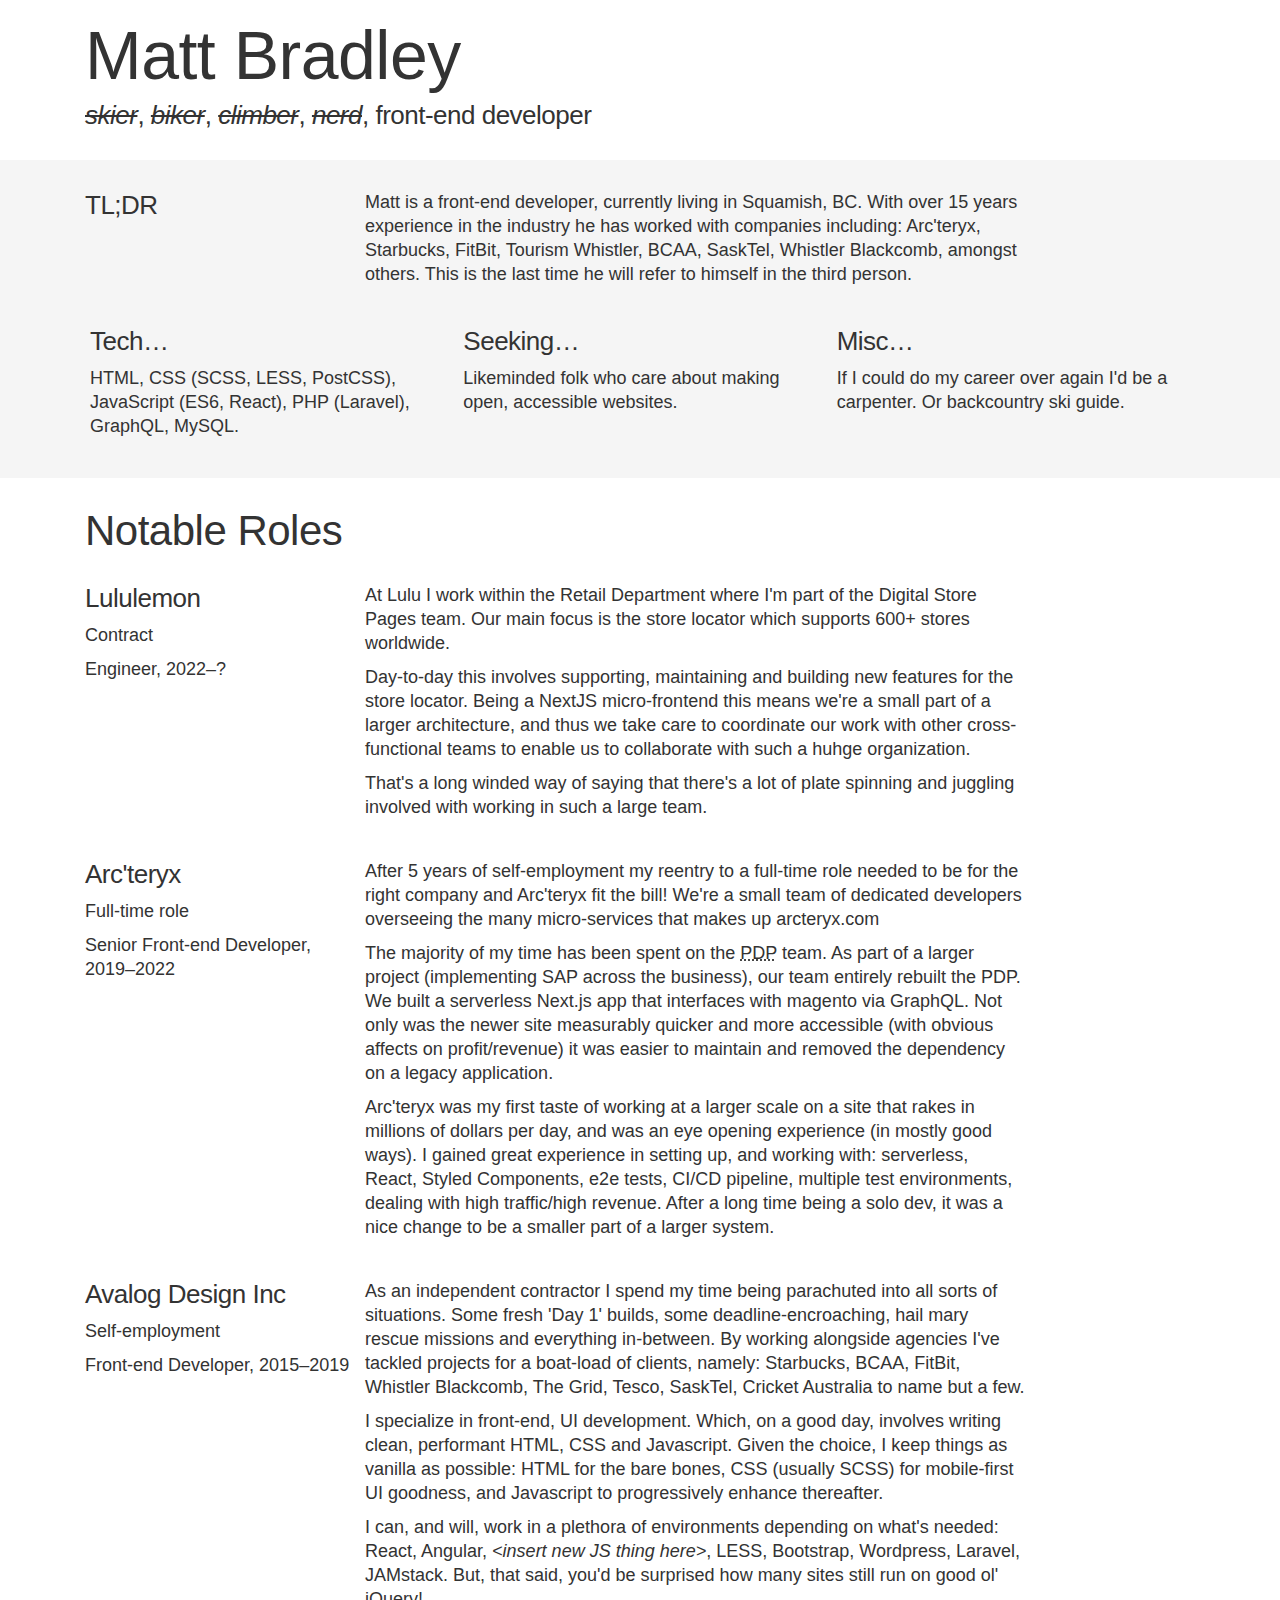
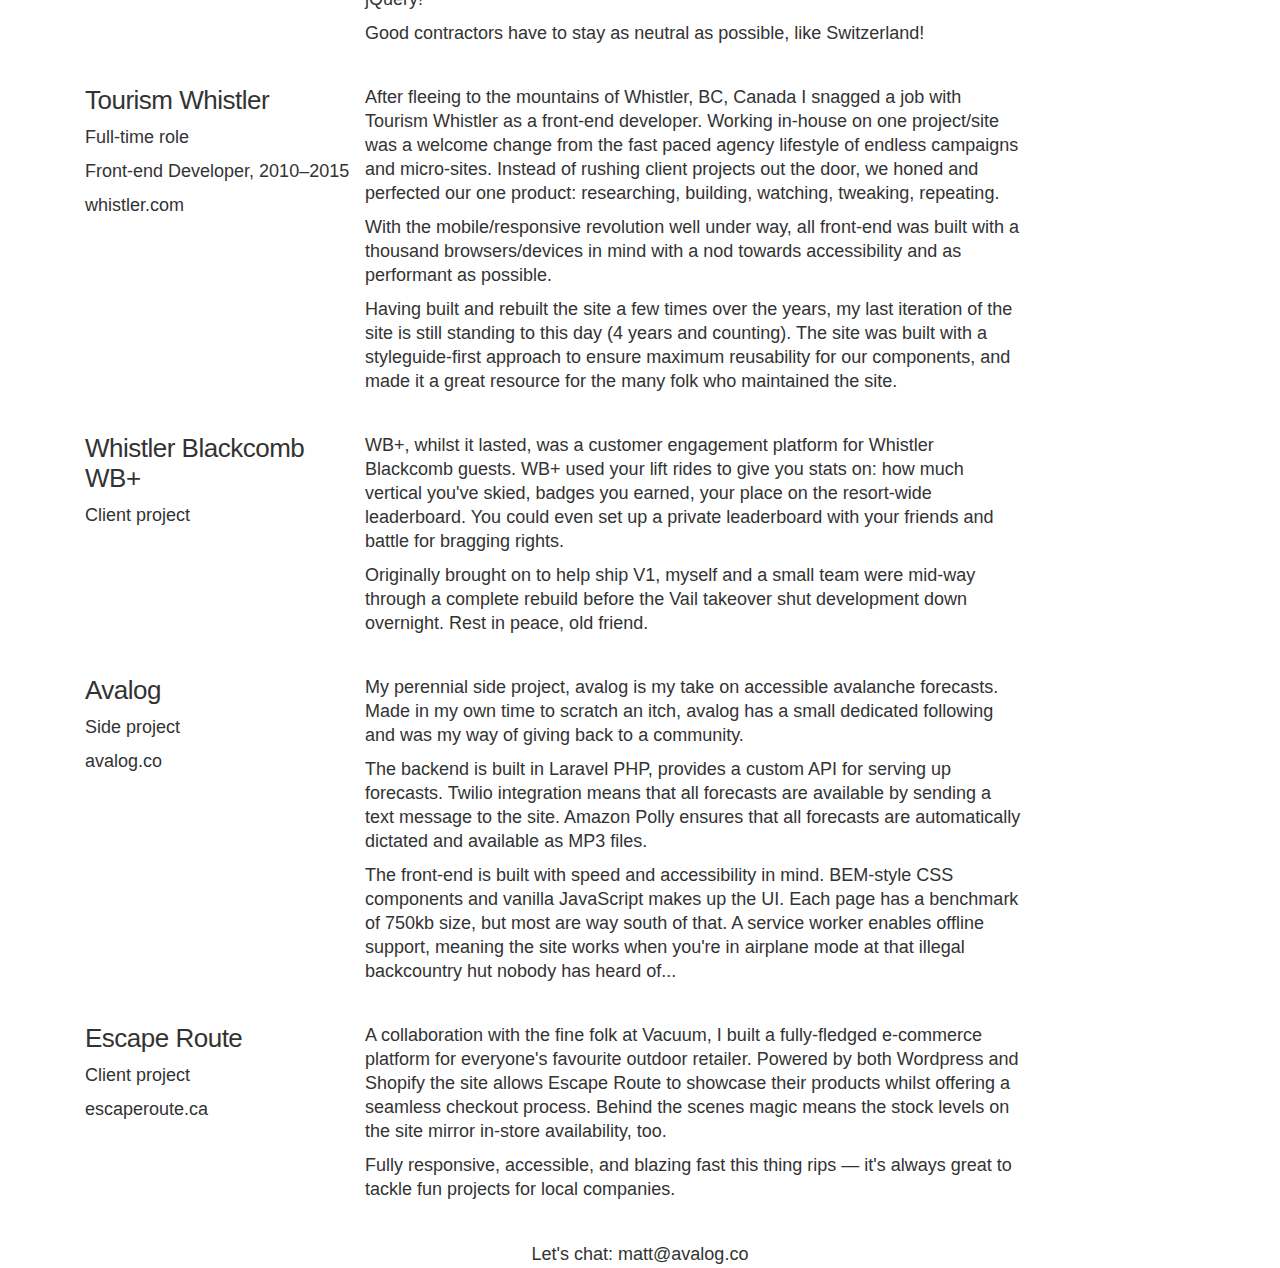
==== commit c9081ae4: "adds lulu" ====
--- a/resume/index.html
+++ b/resume/index.html
@@ -150,16 +150,41 @@
 
           <div class="col-xs-12 col-sm-3">
 
+            <h2 class="h3">Lululemon</h2>
+            <p><b>Contract</b></p>
+            <p>Engineer, 2022&ndash;?</p>
+
+          </div>
+          <!-- /.col -->
+
+          <div class="col-xs-12 col-sm-9">
+
+            <p>At Lulu I work within the Retail Department where I'm part of the Digital Store Pages team. Our main focus is the store locator which supports 600+ stores worldwide.</p>
+
+            <p>Day-to-day this involves supporting, maintaining and building new features for the store locator. Being a NextJS micro-frontend this means we're a small part of a larger architecture, and thus we take care to coordinate our work with other cross-functional teams to enable us to collaborate with such a huhge organization.</p>
+
+            <p>That's a long winded way of saying that there's a lot of plate spinning and juggling involved with working in such a large team.</p>
+
+          </div>
+          <!-- /.col -->
+
+        </div>
+        <!-- /.row -->
+
+        <div class="row mb-3">
+
+          <div class="col-xs-12 col-sm-3">
+
             <h2 class="h3">Arc'teryx</h2>
             <p><b>Full-time role</b></p>
-            <p>Senior Front-end Developer, 2019&ndash;?</p>
-
-          </div>
-          <!-- /.col -->
-
-          <div class="col-xs-12 col-sm-9">
-
-            <p>After 5 years of self-employment my reentry to a full-time role needed to be for the right company 
+            <p>Senior Front-end Developer, 2019&ndash;2022</p>
+
+          </div>
+          <!-- /.col -->
+
+          <div class="col-xs-12 col-sm-9">
+
+            <p>After 5 years of self-employment my reentry to a full-time role needed to be for the right company
             and Arc'teryx fit the bill!  We're a small team of dedicated developers overseeing the many micro-services that makes up arcteryx.com</p>
 
             <p>The majority of my time has been spent on the <abbr title="Product Display Page">PDP</abbr> team. As part of a larger project (implementing SAP across the business), our team entirely rebuilt the PDP. We built a serverless Next.js app that interfaces with magento via GraphQL. Not only was the newer site measurably quicker and more accessible (with obvious affects on profit/revenue) it was easier to maintain and removed the dependency on a legacy application.</p>
@@ -322,36 +347,6 @@
         </div>
         <!-- /.row -->
 
-        <div class="row mb-3">
-
-          <div class="col-xs-12 col-sm-3">
-
-            <h2 class="h3">Coolpink</h2>
-            <p><b>Full-time role</b></p>
-            <p>Front-end Developer, 2006&ndash;2009</p>
-
-          </div>
-          <!-- /.col -->
-
-          <div class="col-xs-12 col-sm-9">
-
-            <p>Funny name, right?</p>
-
-            <p>Coolpink was my first real crack at digital agency life. I loved it. We were a small,
-            scrappy team punching well above our weight. We had huge, household name clients
-            whilst maintaining that seat-of-your-pants attitude to getting things done.</p>
-
-            <p>I started as a full-stack developer (back when it was just called 'Web Developer'),
-            but soon realized my talents, and interests, lay in front-end development. Before iPhones and
-          responsiveness this meant crafting 'pixel perfect' interfaces for one resolution, usually 1024px.
-          It helped give me a solid base in proper, correct use of HTML and CSS.</p>
-
-          </div>
-          <!-- /.col -->
-
-        </div>
-        <!-- /.row -->
-
       </div>
       <!-- /.wrapper -->
 
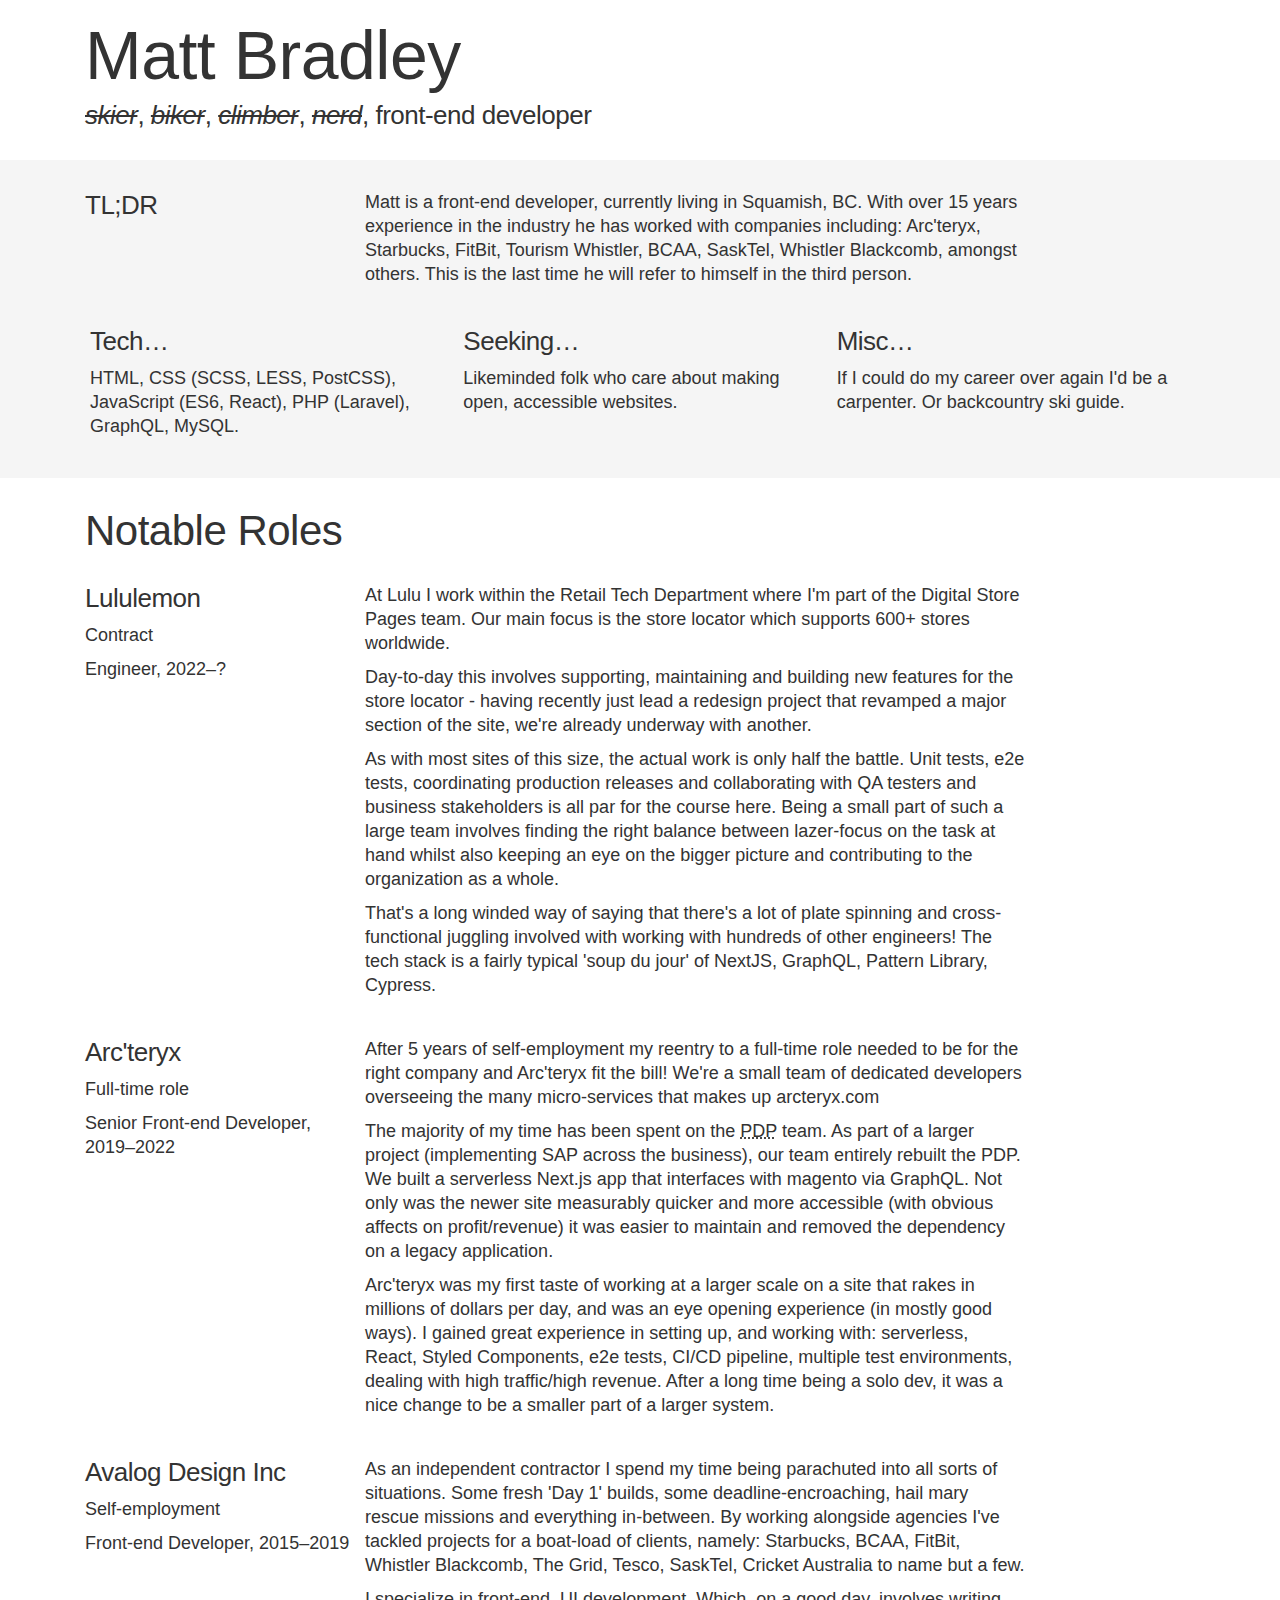
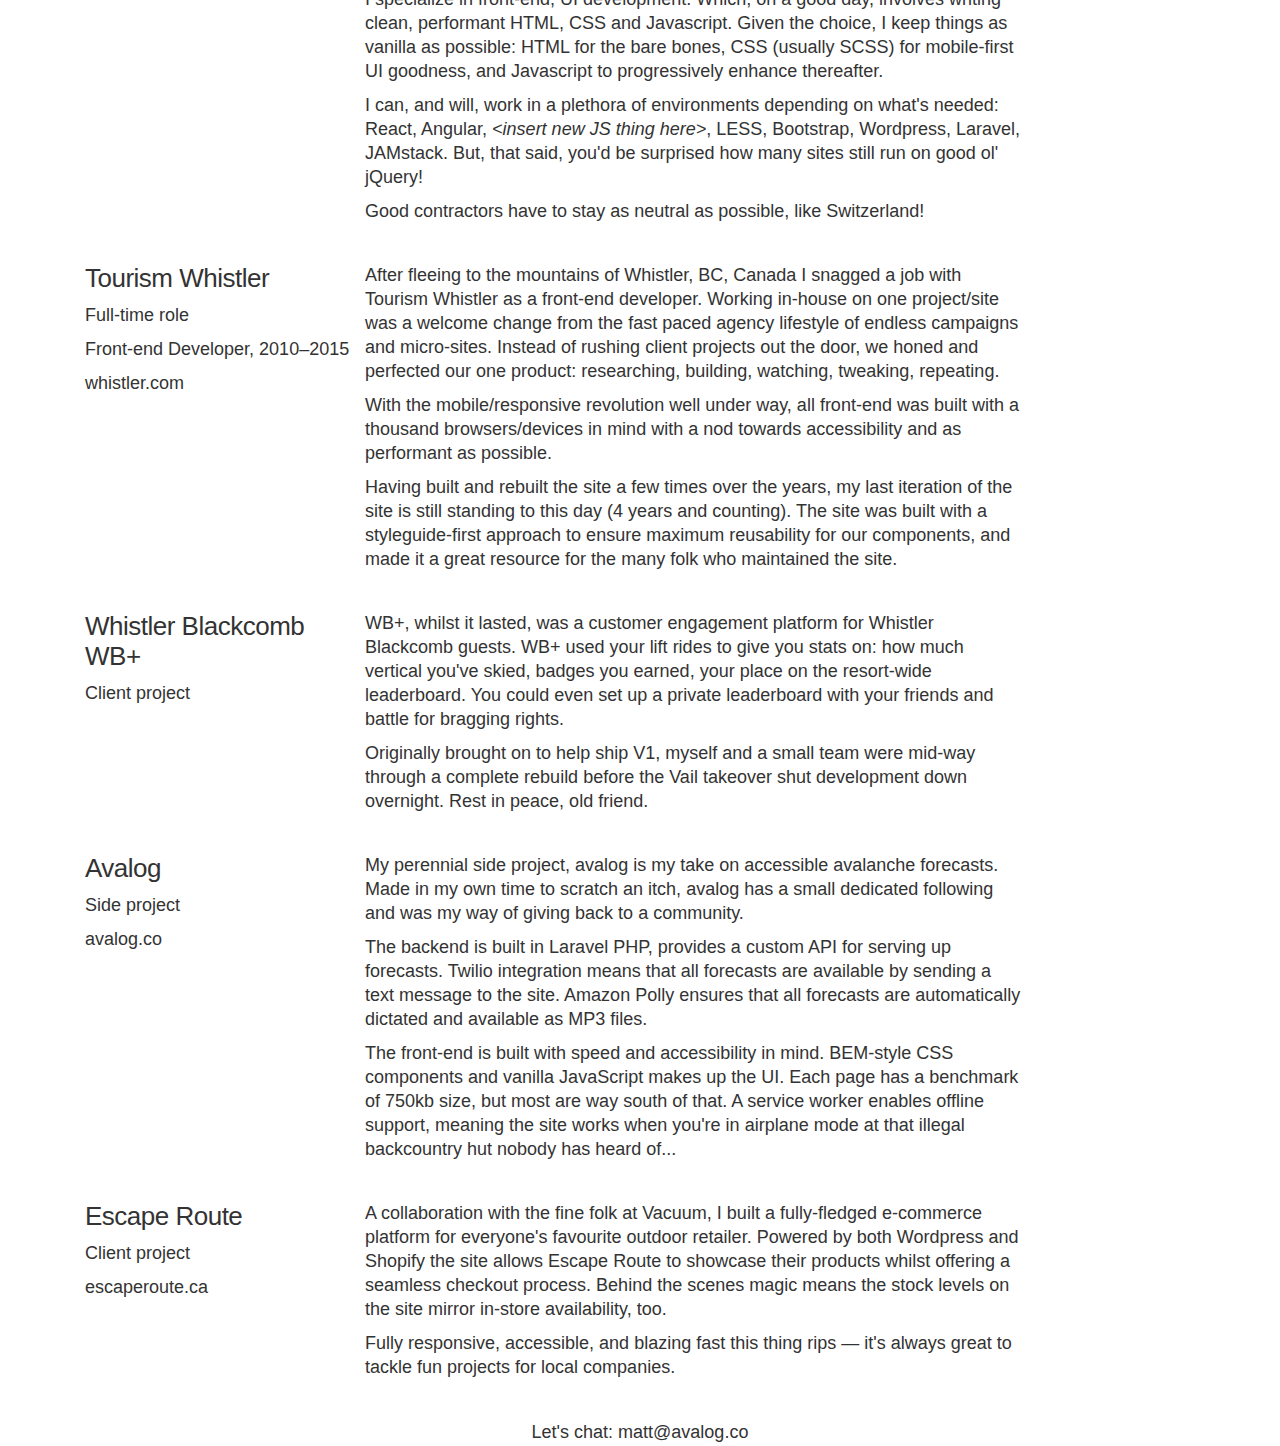
==== commit f0d22dad: "updates lulu" ====
--- a/resume/index.html
+++ b/resume/index.html
@@ -159,11 +159,21 @@
 
           <div class="col-xs-12 col-sm-9">
 
-            <p>At Lulu I work within the Retail Department where I'm part of the Digital Store Pages team. Our main focus is the store locator which supports 600+ stores worldwide.</p>
-
-            <p>Day-to-day this involves supporting, maintaining and building new features for the store locator. Being a NextJS micro-frontend this means we're a small part of a larger architecture, and thus we take care to coordinate our work with other cross-functional teams to enable us to collaborate with such a huhge organization.</p>
-
-            <p>That's a long winded way of saying that there's a lot of plate spinning and juggling involved with working in such a large team.</p>
+            <p>At Lulu I work within the Retail Tech Department where I'm part of the Digital Store Pages team. Our main focus is the store locator which supports 600+ stores worldwide.</p>
+
+            <p>
+              Day-to-day this involves supporting, maintaining and building new features for the store locator -
+              having recently just lead a redesign project that revamped a major section of the site, we're already underway with another. </p>
+
+              <p>As with most sites of this size, the actual work is only half the battle. Unit tests, e2e tests, coordinating production releases and
+              collaborating with QA testers and business stakeholders is all par for the course here.
+
+
+              Being a small part of such a large team involves finding the right balance between lazer-focus on the task at hand
+              whilst also keeping an eye on the bigger picture and contributing to the organization as a whole.</p>
+
+            <p>That's a long winded way of saying that there's a lot of plate spinning and cross-functional juggling involved with working with hundreds of other engineers! The tech stack is a fairly
+            typical 'soup du jour' of NextJS, GraphQL, Pattern Library, Cypress.</p>
 
           </div>
           <!-- /.col -->
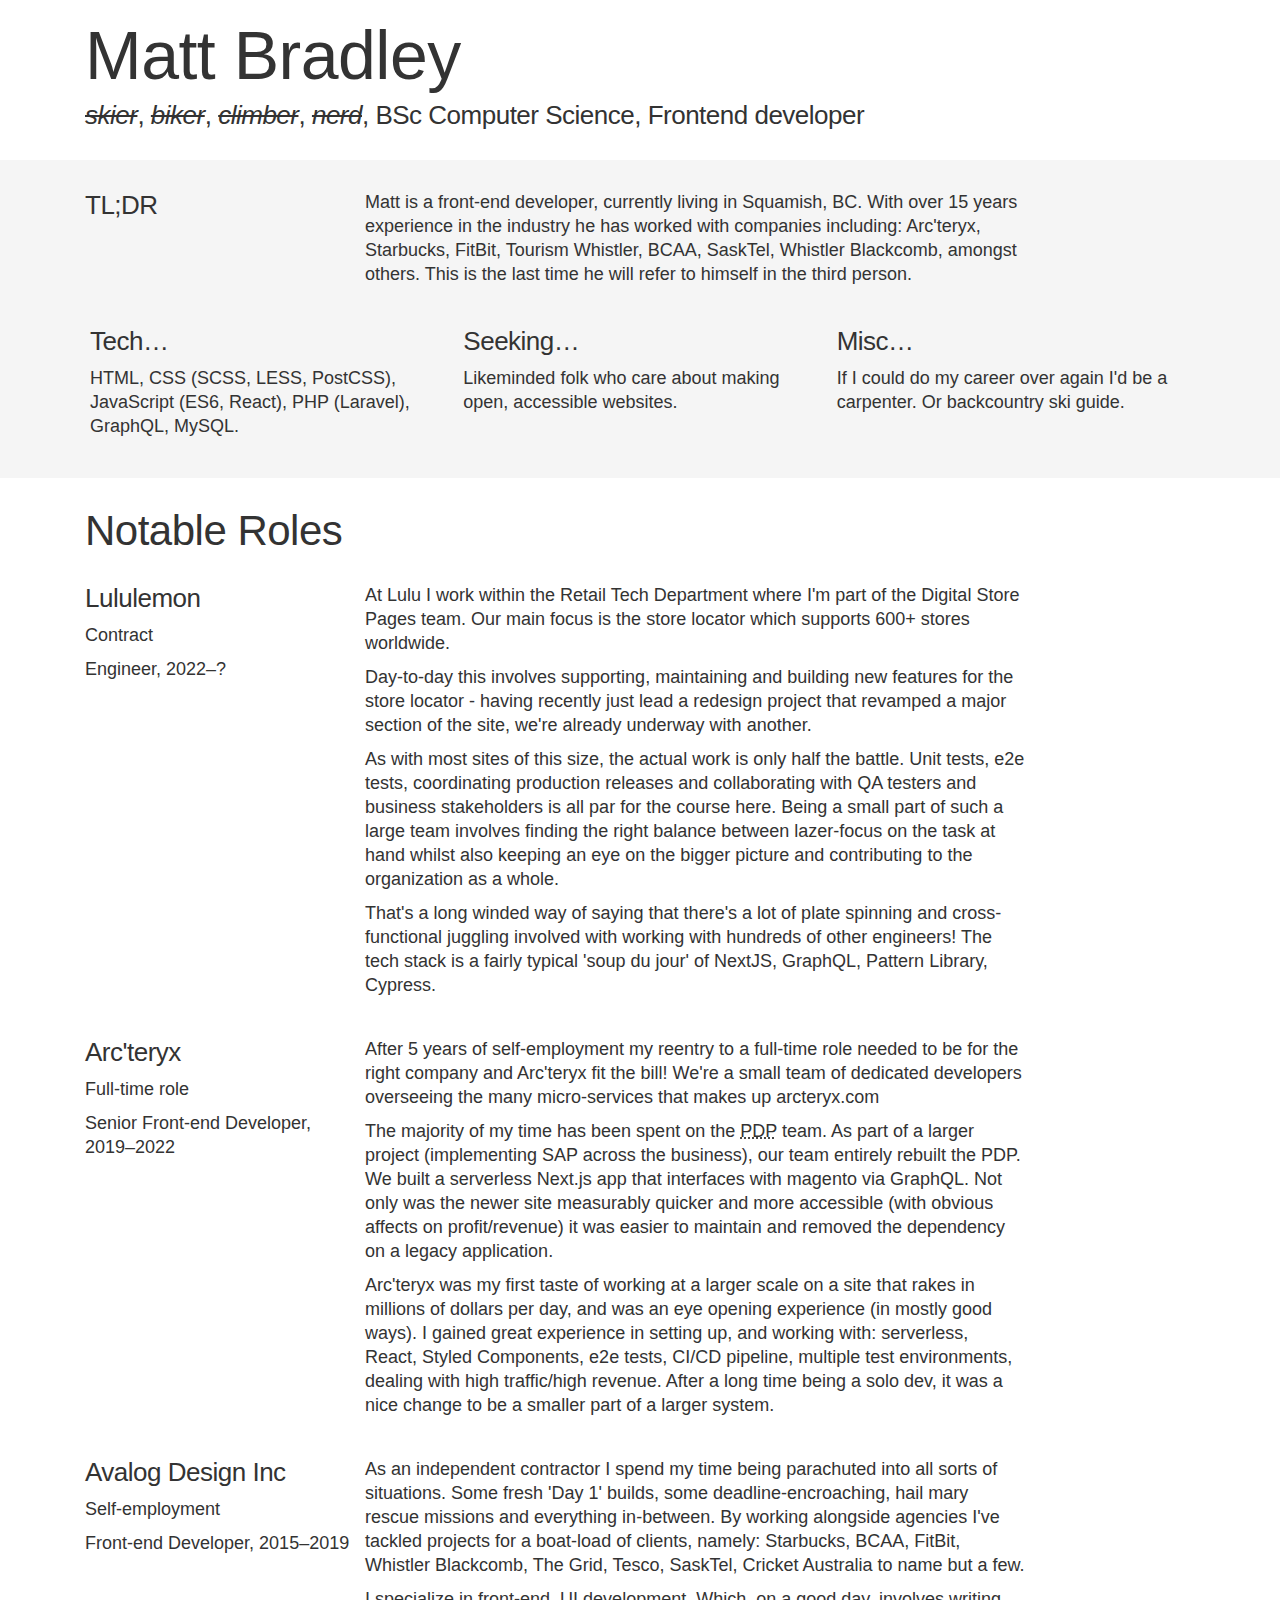
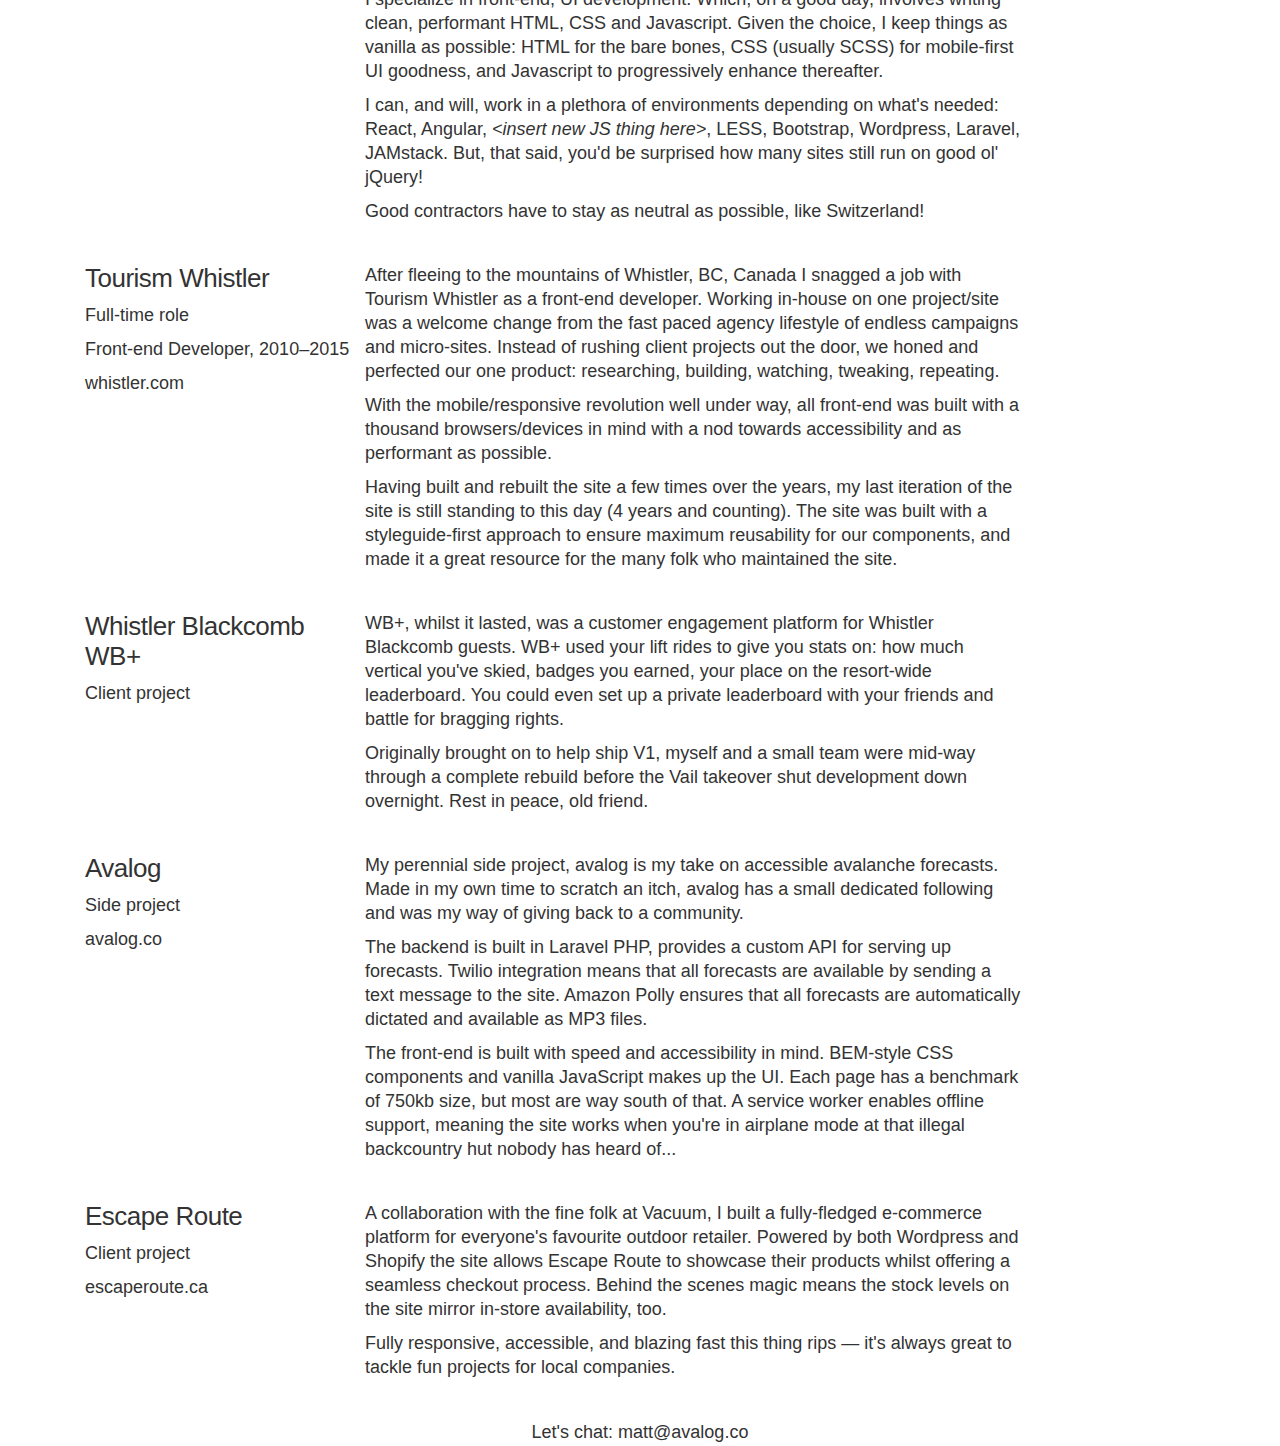
==== commit c2d4bded: "🎓 adds degree 🤓" ====
--- a/resume/index.html
+++ b/resume/index.html
@@ -22,7 +22,7 @@
   <meta name="apple-mobile-web-app-capable" content="yes" />
 
   <meta name="description" content="Matt Bradley's Resume">
-  <link rel="canonical" href="https://mattmade.co.uk/arcteryx"/>
+  <link rel="canonical" href="https://mattmade.co.uk/resume"/>
 
   <!-- Fathom - simple website analytics - https://github.com/usefathom/fathom -->
   <script>
@@ -57,7 +57,7 @@
         <div class="col-xs-12">
 
           <h1>Matt Bradley</h1>
-          <h2 class="h3 font--interface"><s><i>skier</i></s>, <s><i>biker</i></s>, <s><i>climber</i></s>, <s><i>nerd</i></s>, front-end developer</h2>
+          <h2 class="h3 font--interface"><s><i>skier</i></s>, <s><i>biker</i></s>, <s><i>climber</i></s>, <s><i>nerd</i></s>, BSc Computer Science, Frontend developer</h2>
 
         </div>
         <!-- /.col -->
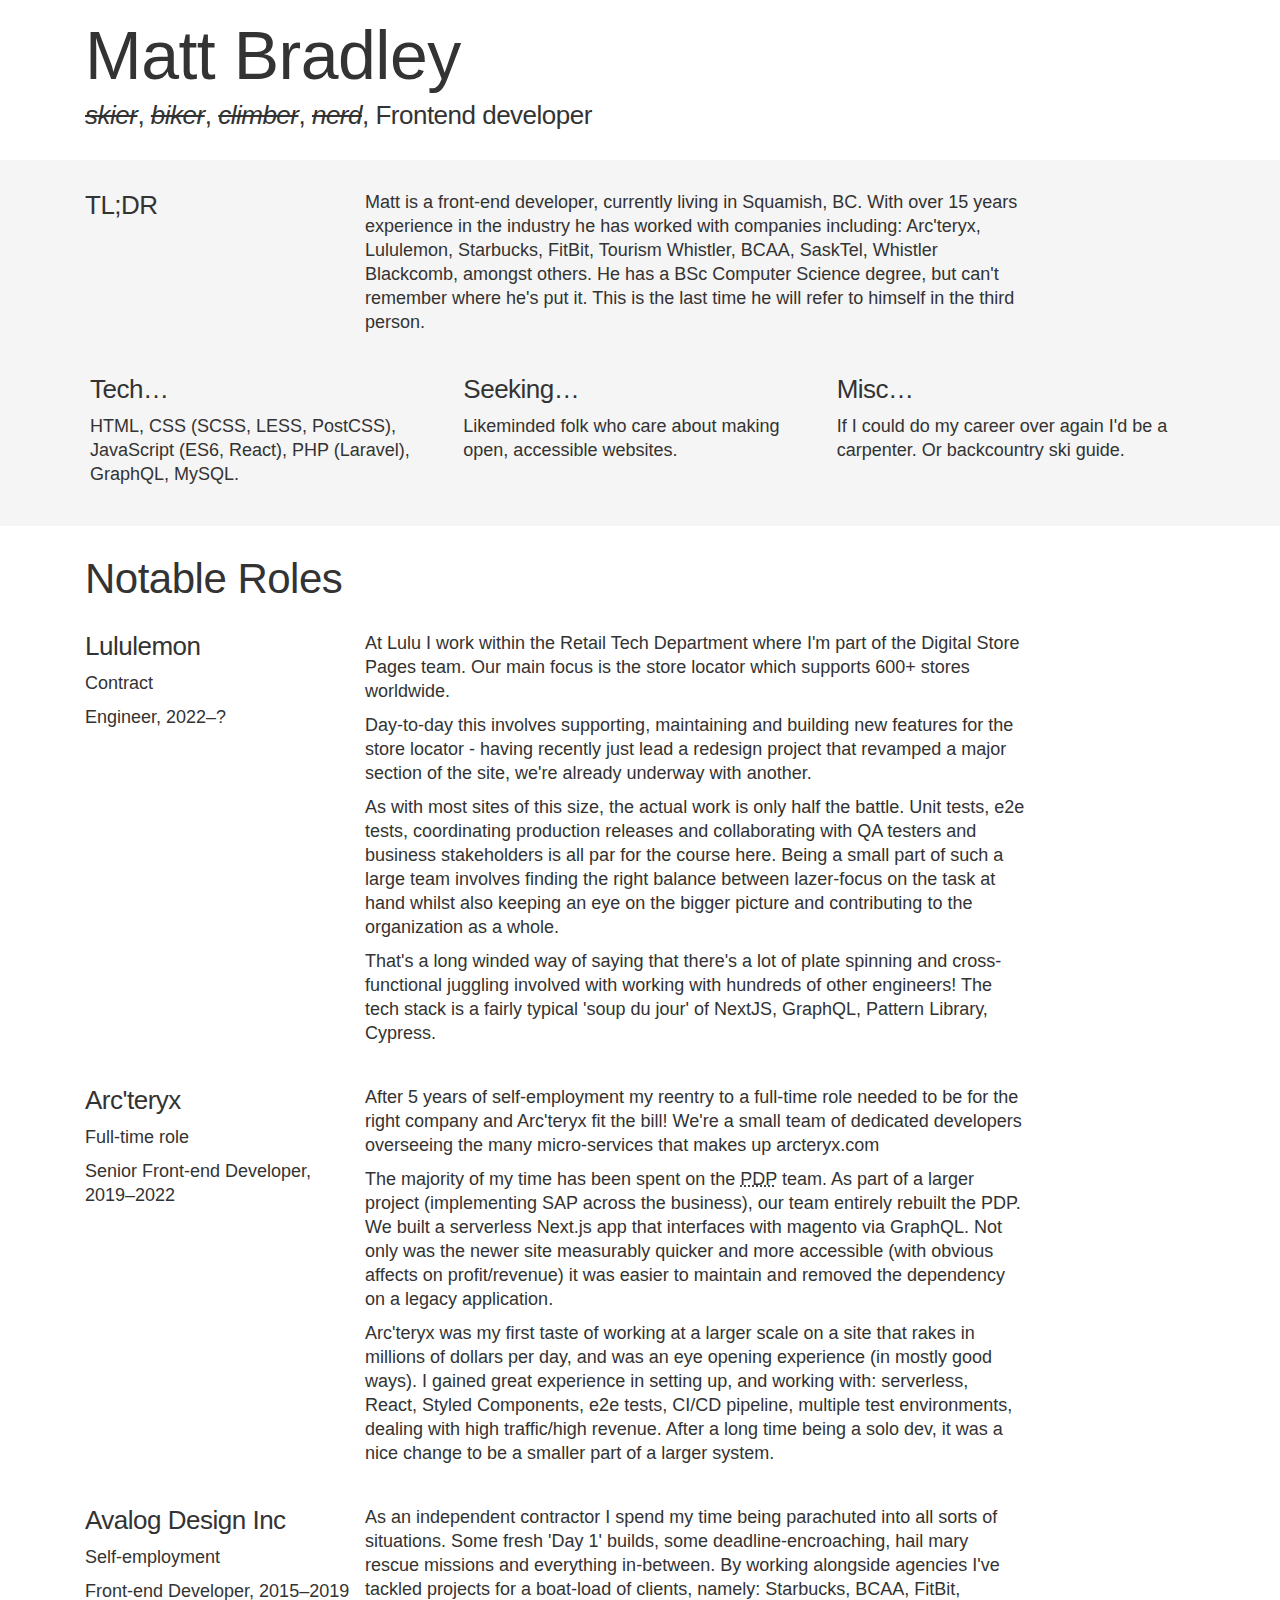
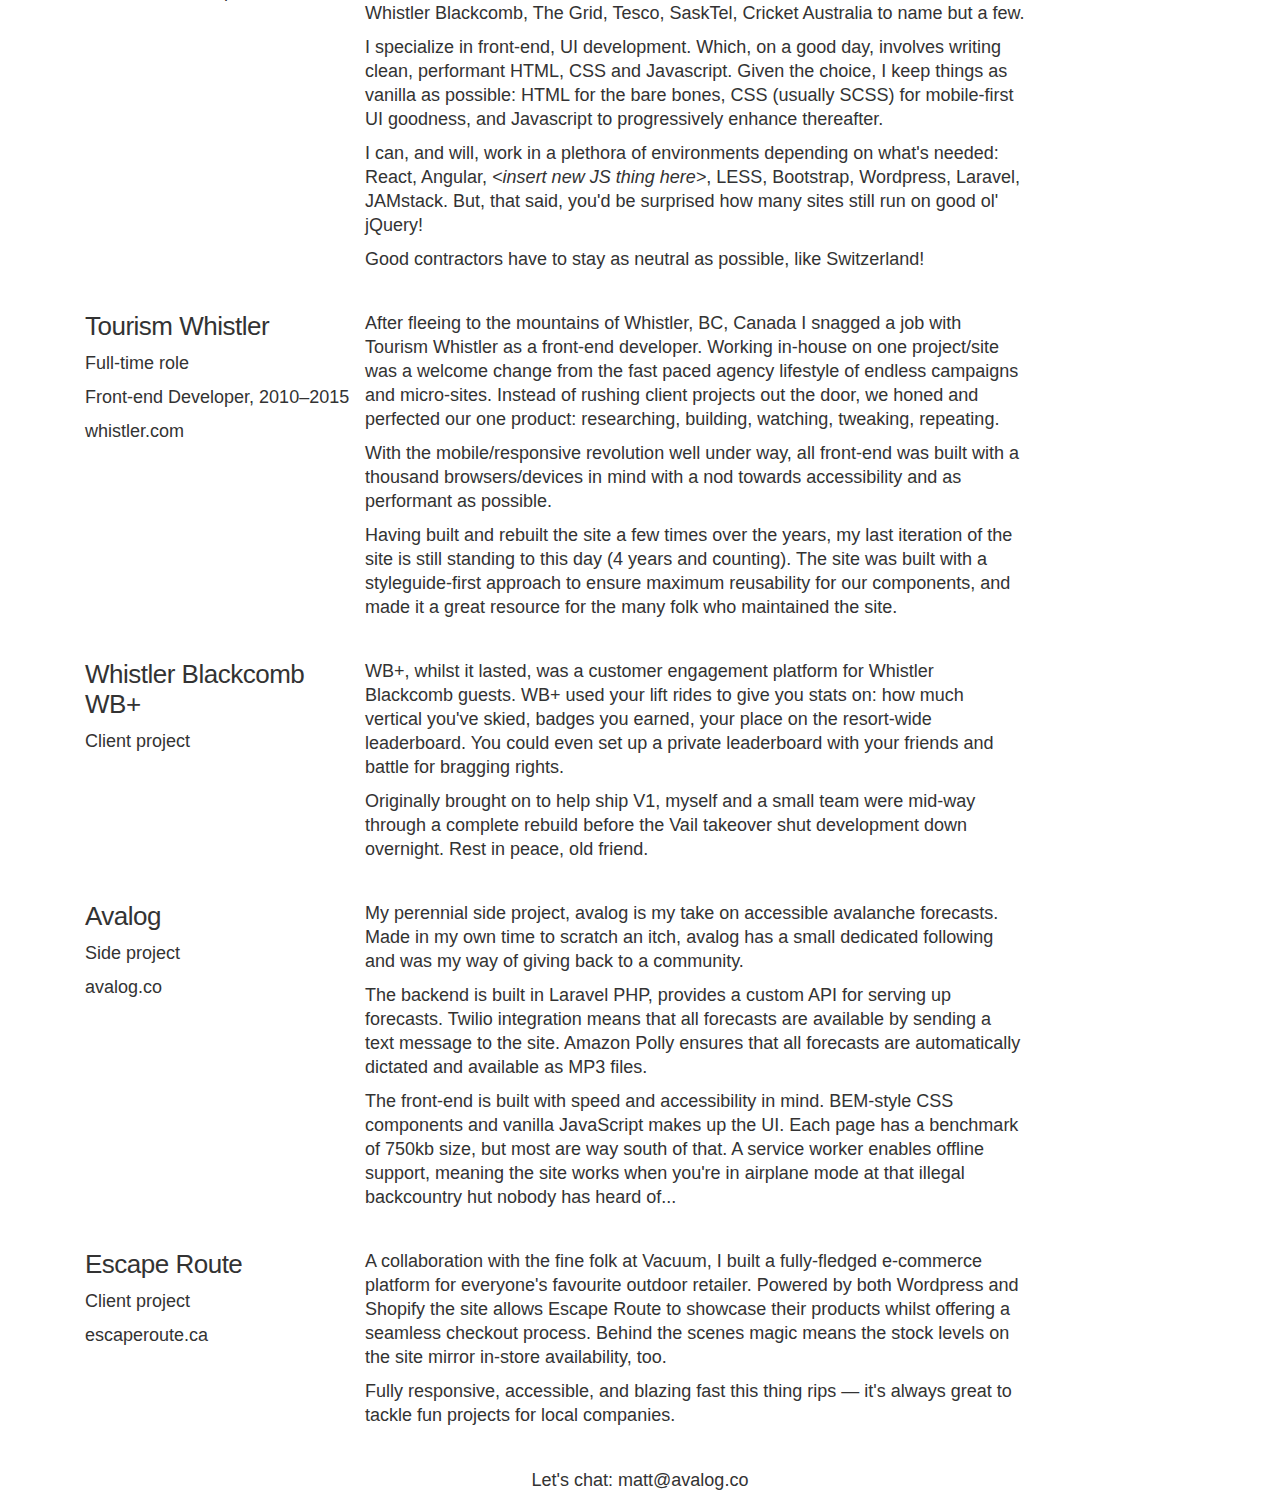
==== commit 864812fc: "🤓 reword degree" ====
--- a/resume/index.html
+++ b/resume/index.html
@@ -57,7 +57,7 @@
         <div class="col-xs-12">
 
           <h1>Matt Bradley</h1>
-          <h2 class="h3 font--interface"><s><i>skier</i></s>, <s><i>biker</i></s>, <s><i>climber</i></s>, <s><i>nerd</i></s>, BSc Computer Science, Frontend developer</h2>
+          <h2 class="h3 font--interface"><s><i>skier</i></s>, <s><i>biker</i></s>, <s><i>climber</i></s>, <s><i>nerd</i></s>, Frontend developer</h2>
 
         </div>
         <!-- /.col -->
@@ -88,7 +88,7 @@
           <div class="col-xs-12 col-sm-9">
 
             <p><strong>Matt is a front-end developer, currently living in Squamish, BC. With over 15 years experience in the industry he has worked with
-            companies including: Arc'teryx, Starbucks, FitBit, Tourism Whistler, BCAA, SaskTel, Whistler Blackcomb, amongst others. This is the last time he will refer to himself in the third person.</strong></p>
+            companies including: Arc'teryx, Lululemon, Starbucks, FitBit, Tourism Whistler, BCAA, SaskTel, Whistler Blackcomb, amongst others. He has a BSc Computer Science degree, but can't remember where he's put it. This is the last time he will refer to himself in the third person.</strong></p>
 
           </div>
           <!-- /.col -->
